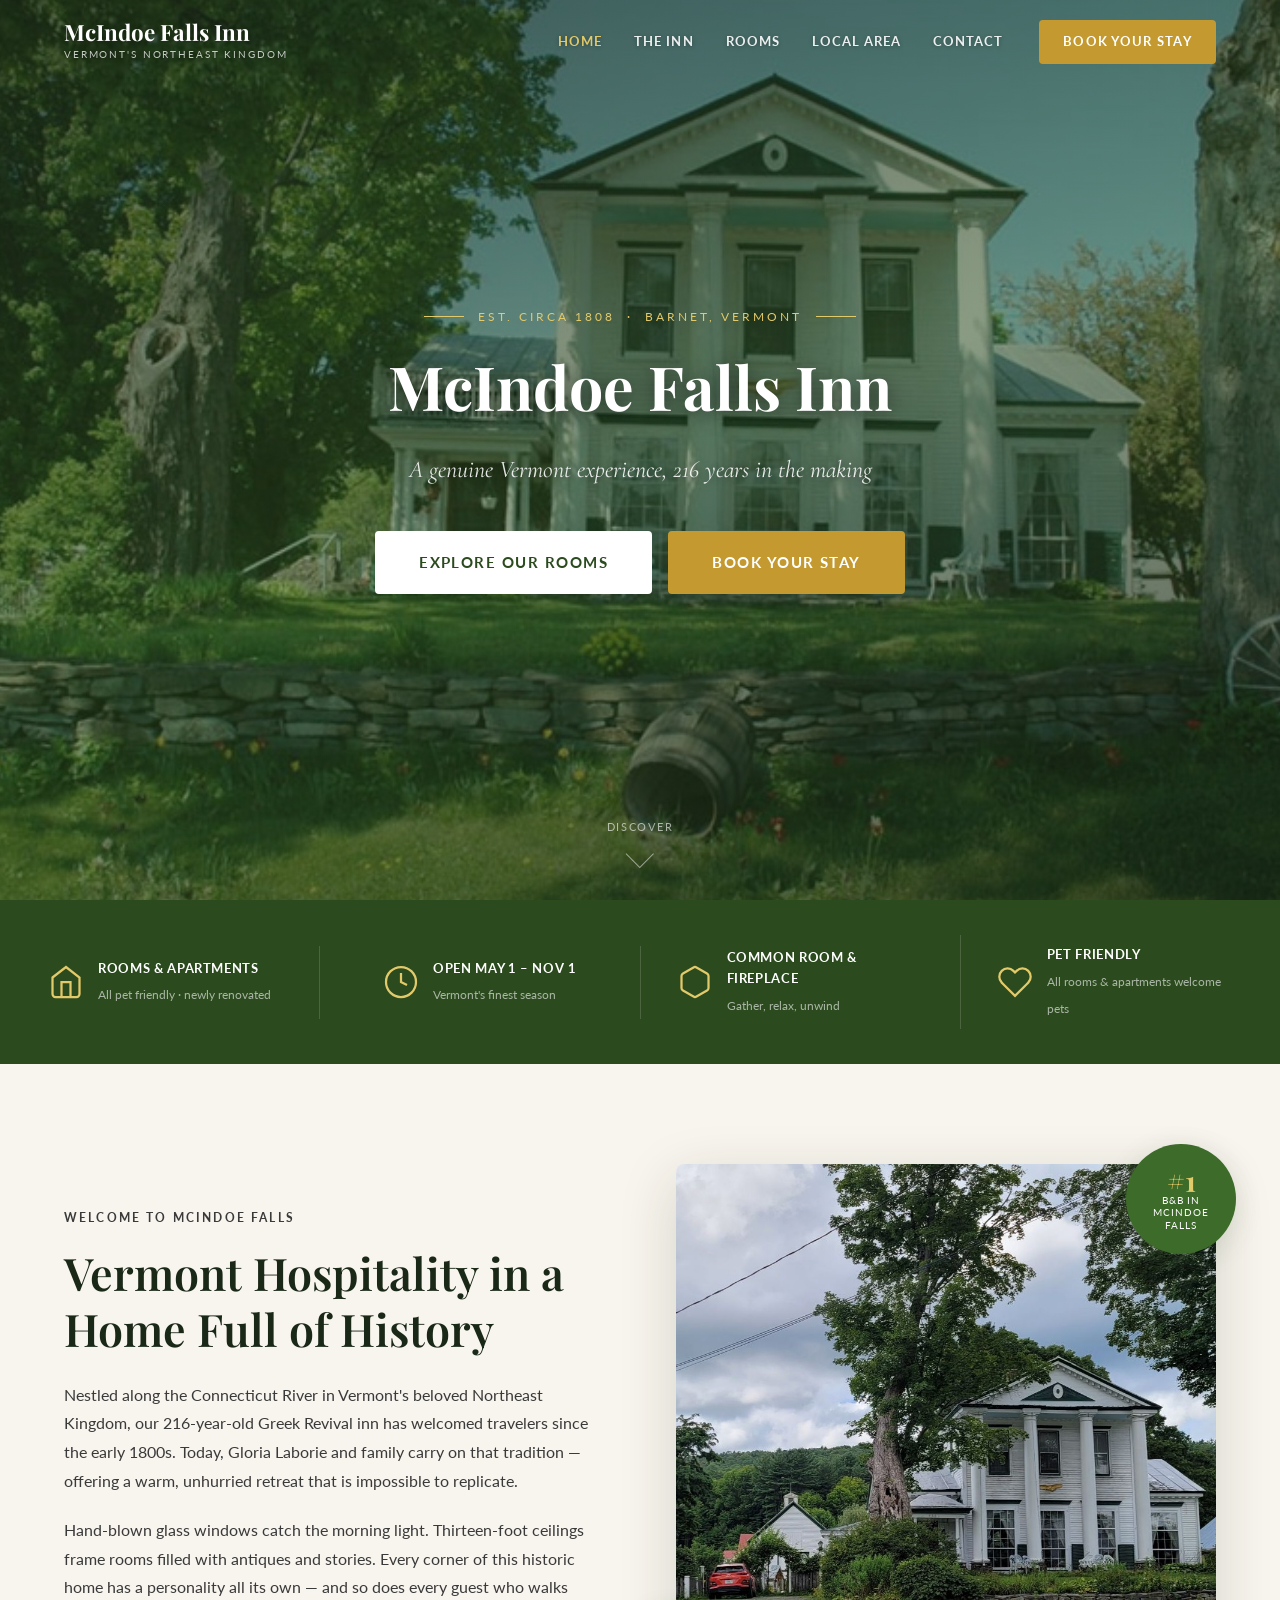
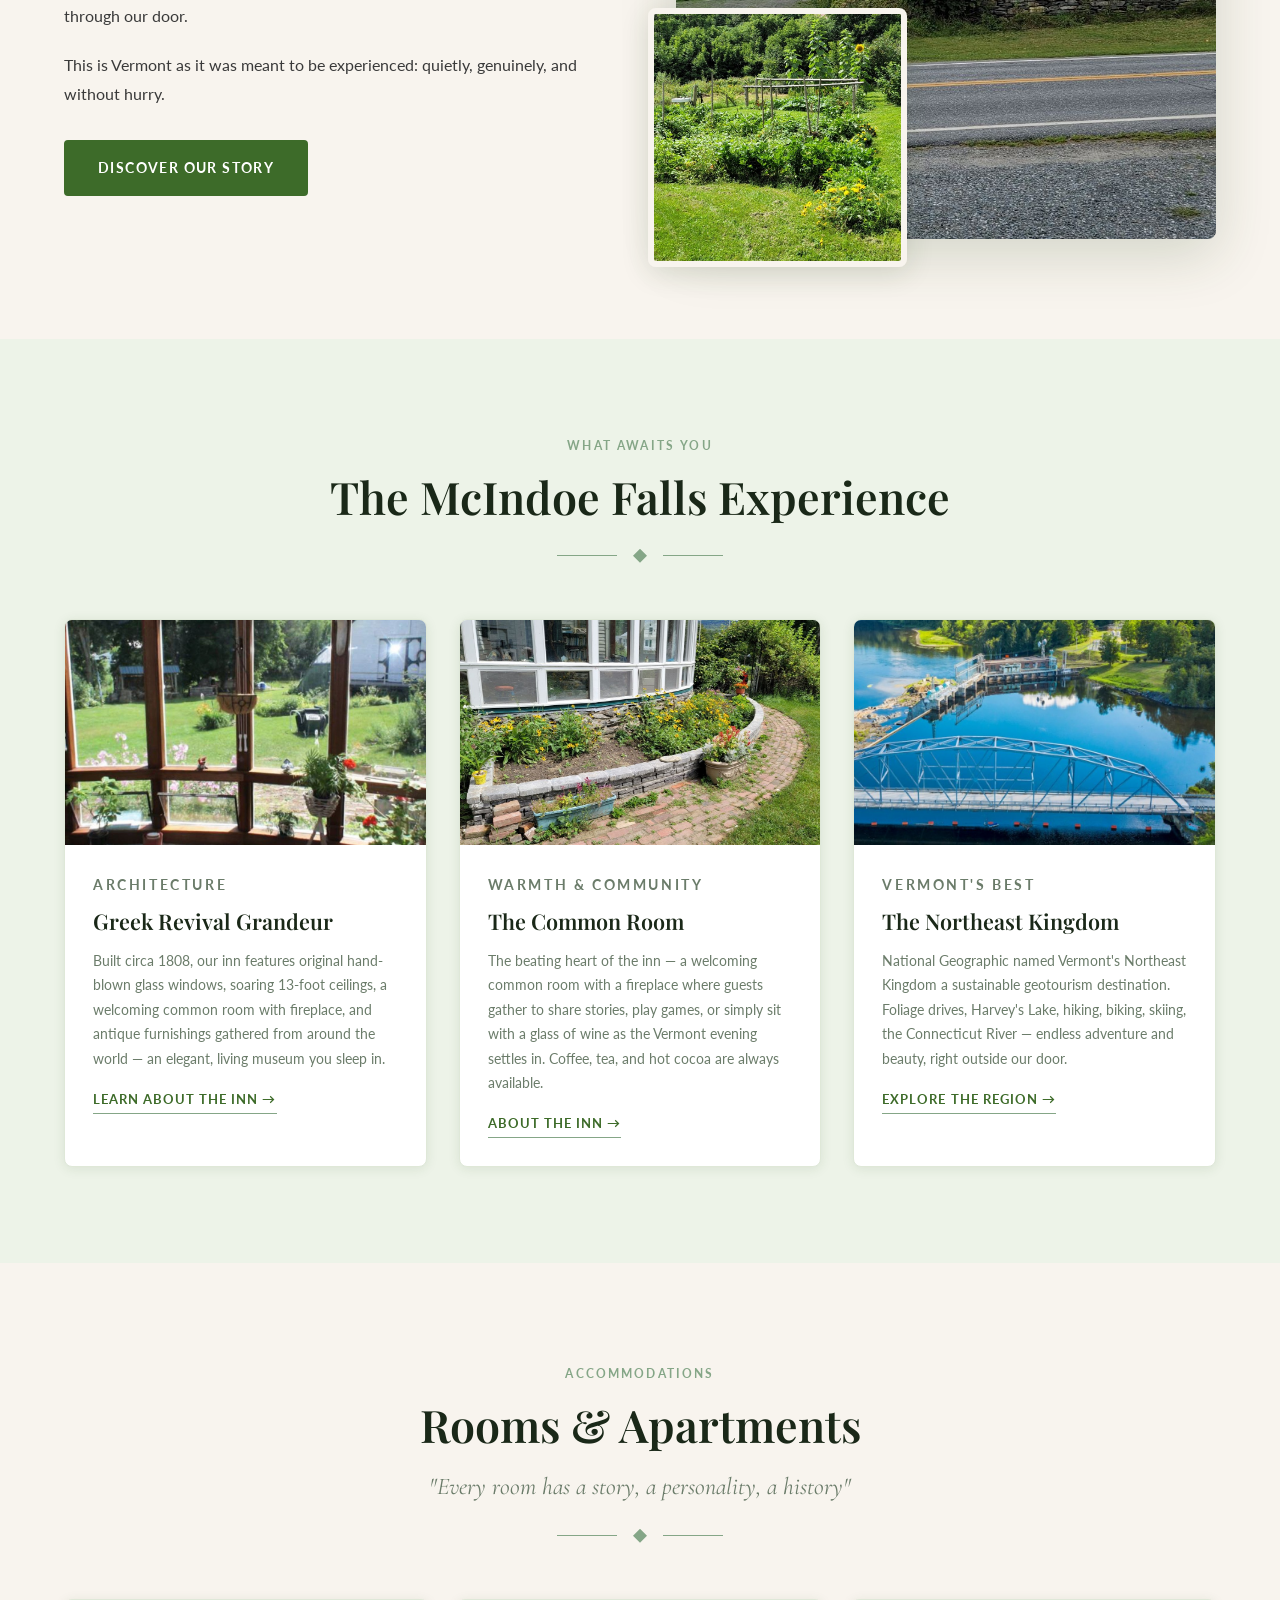
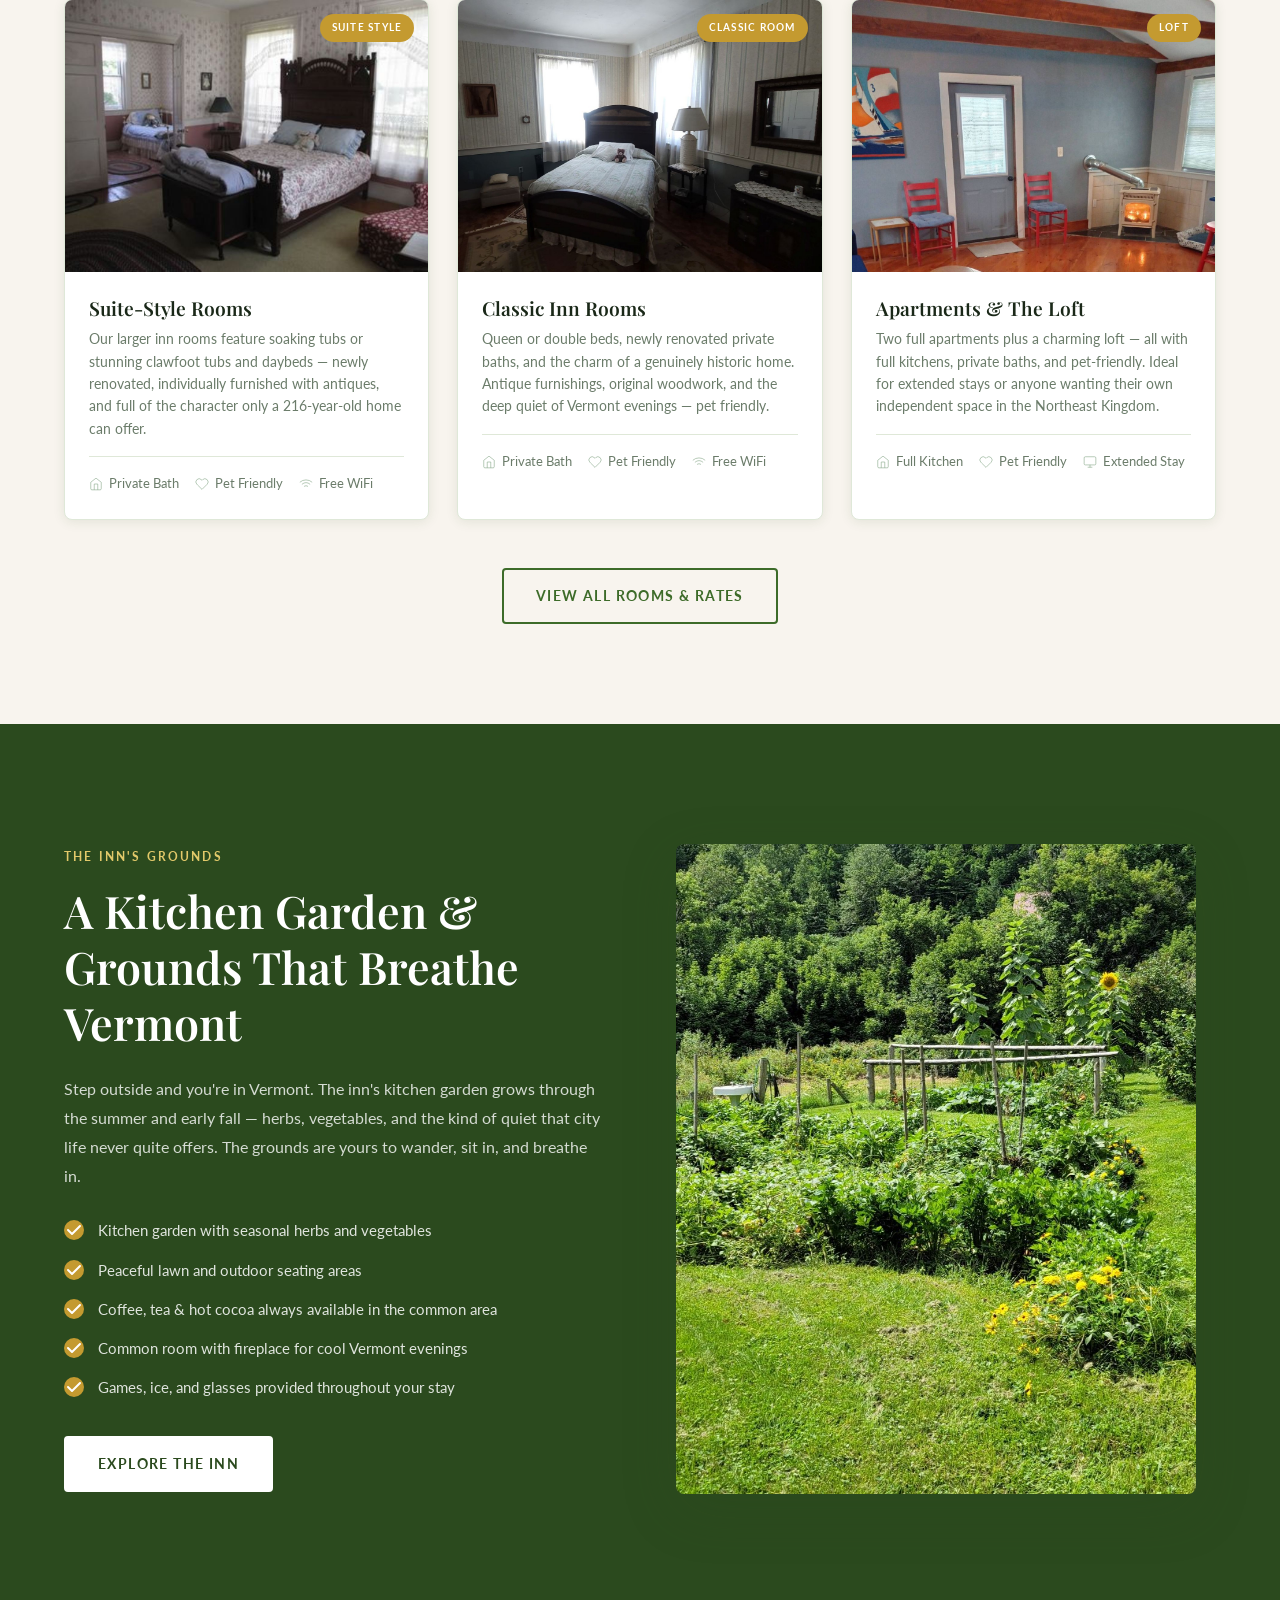
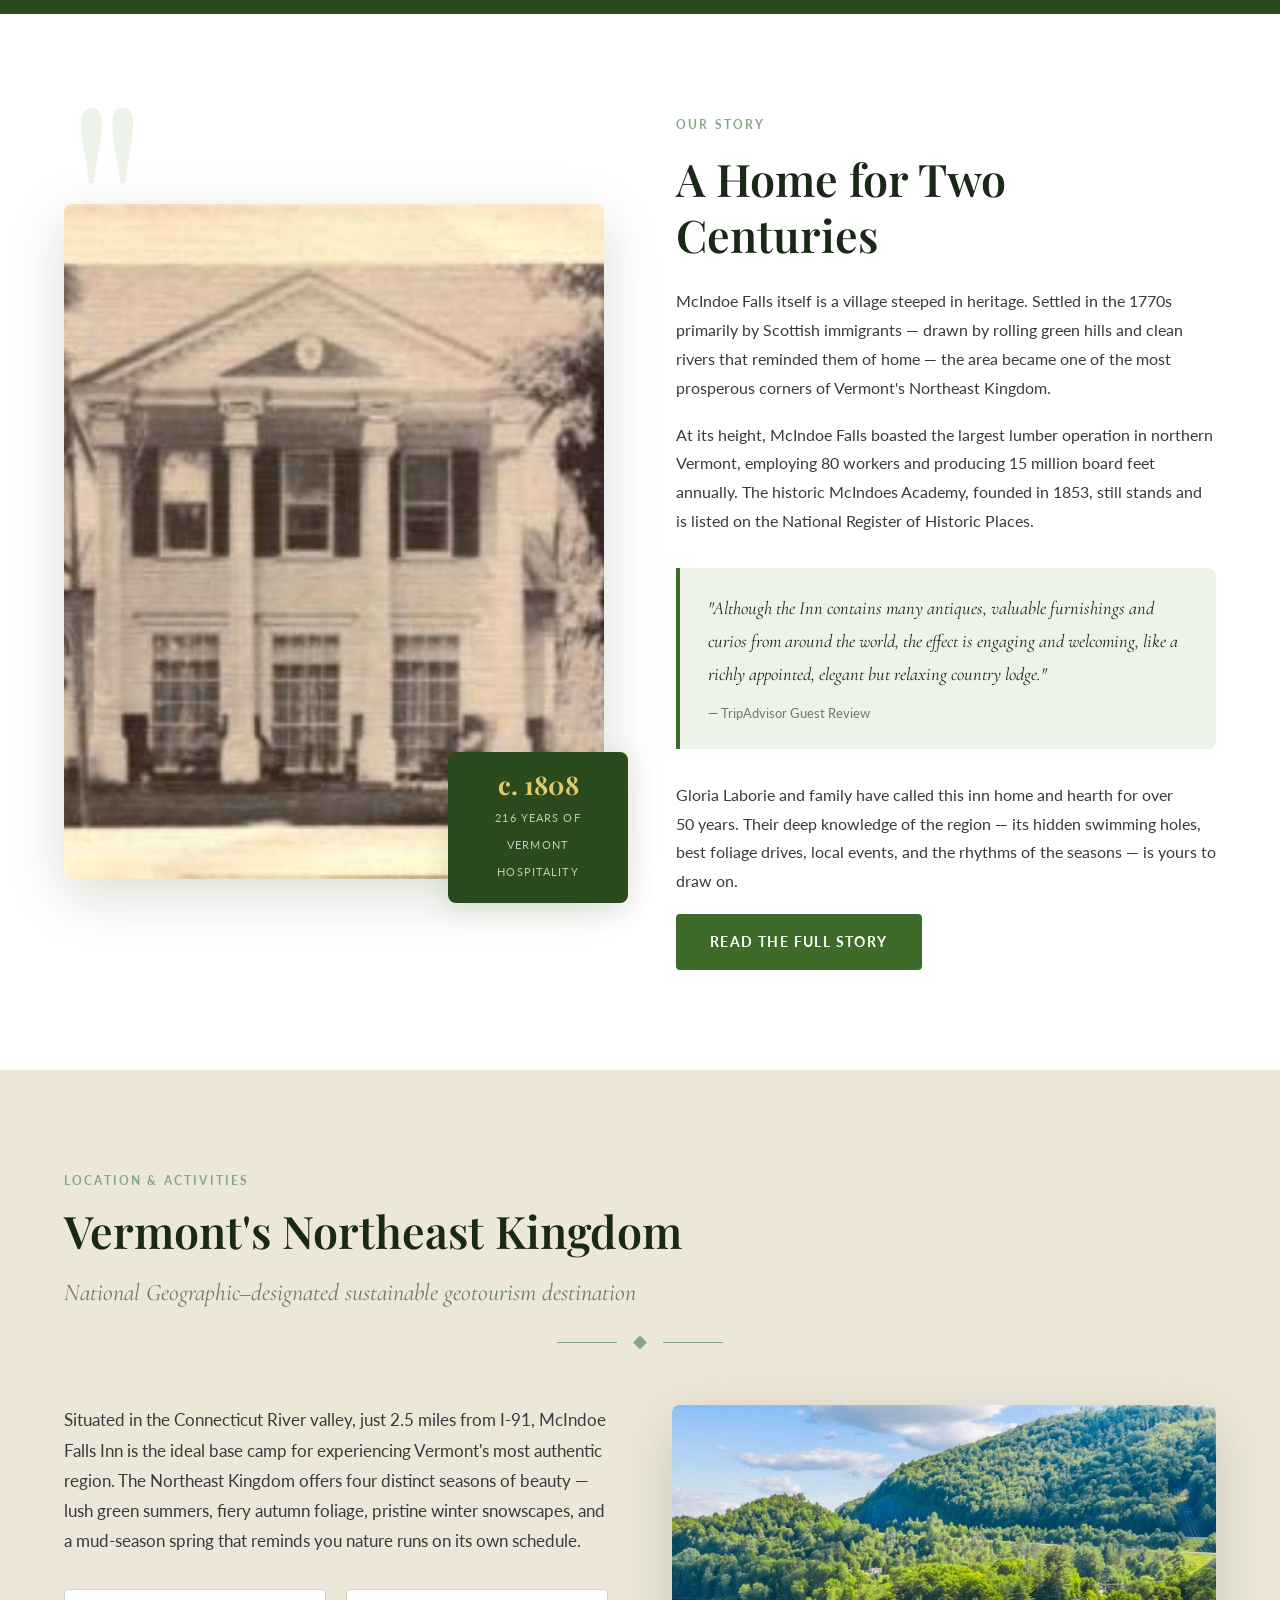
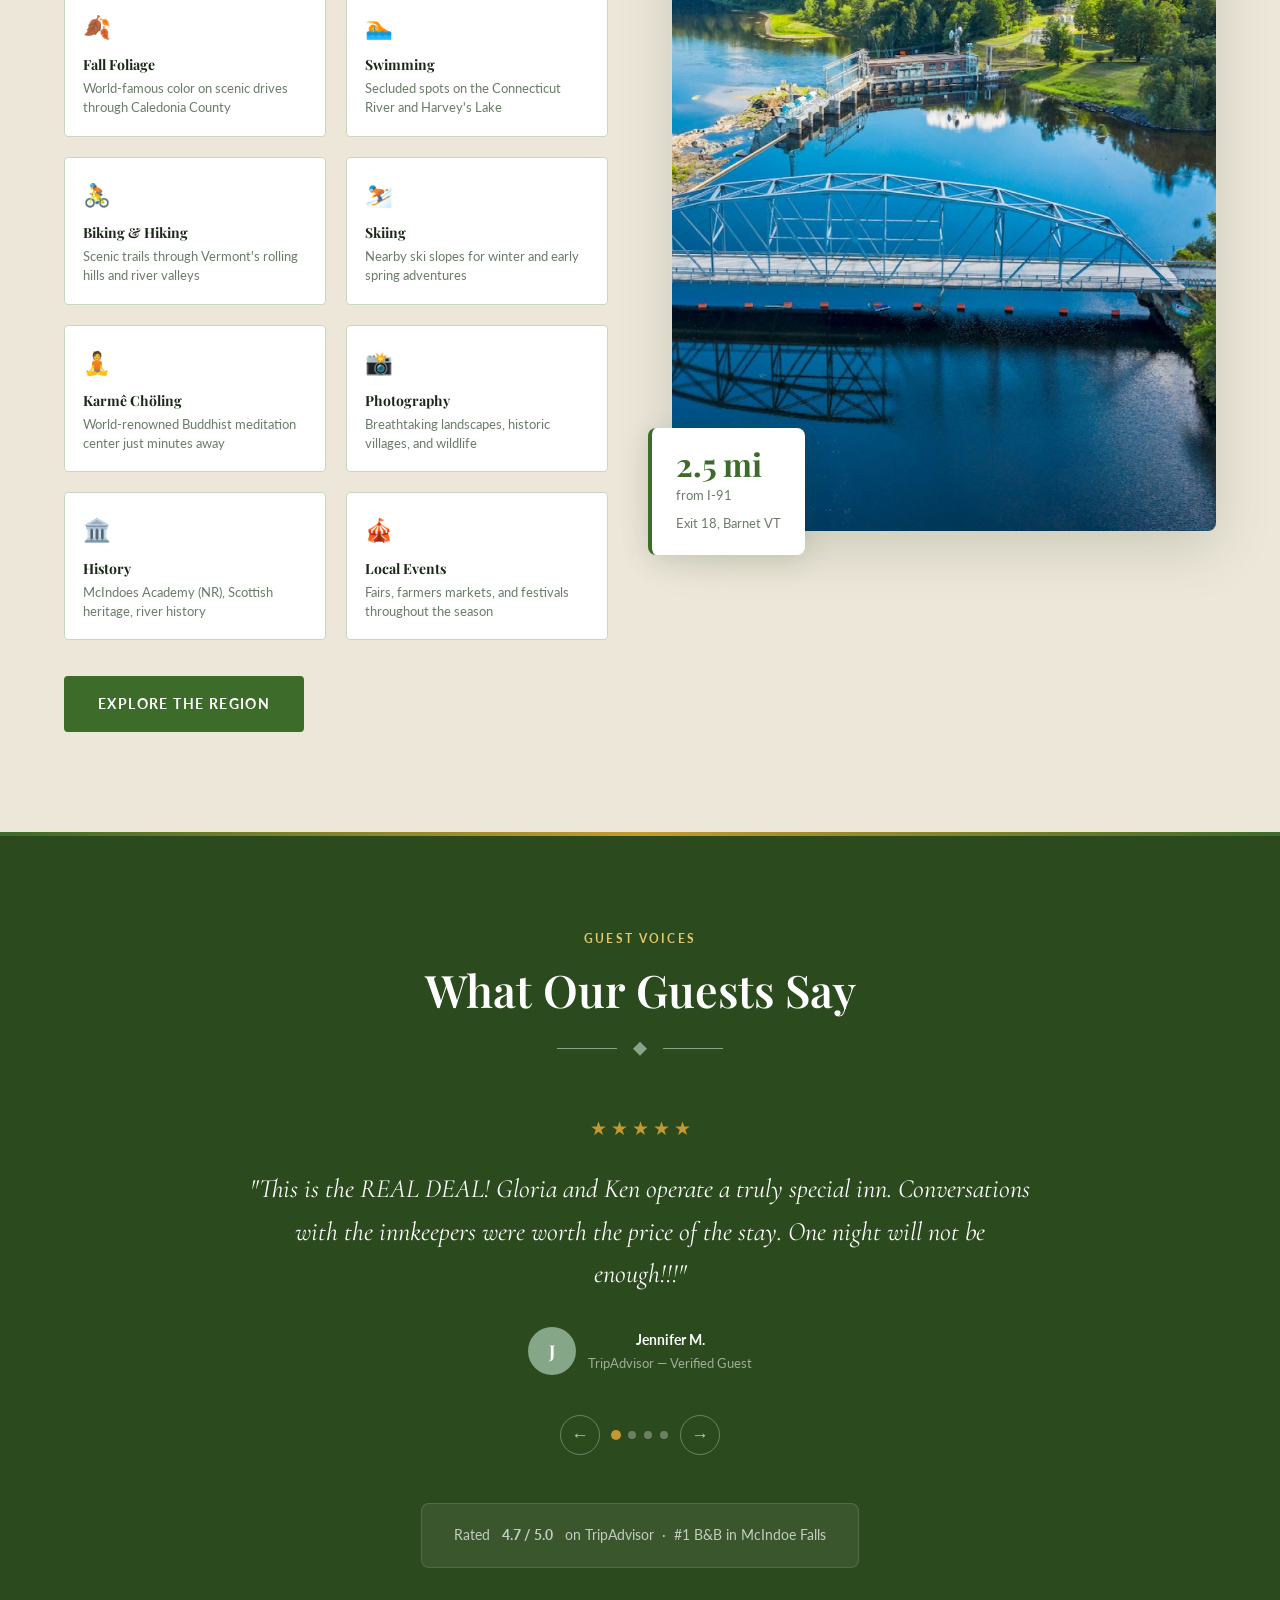
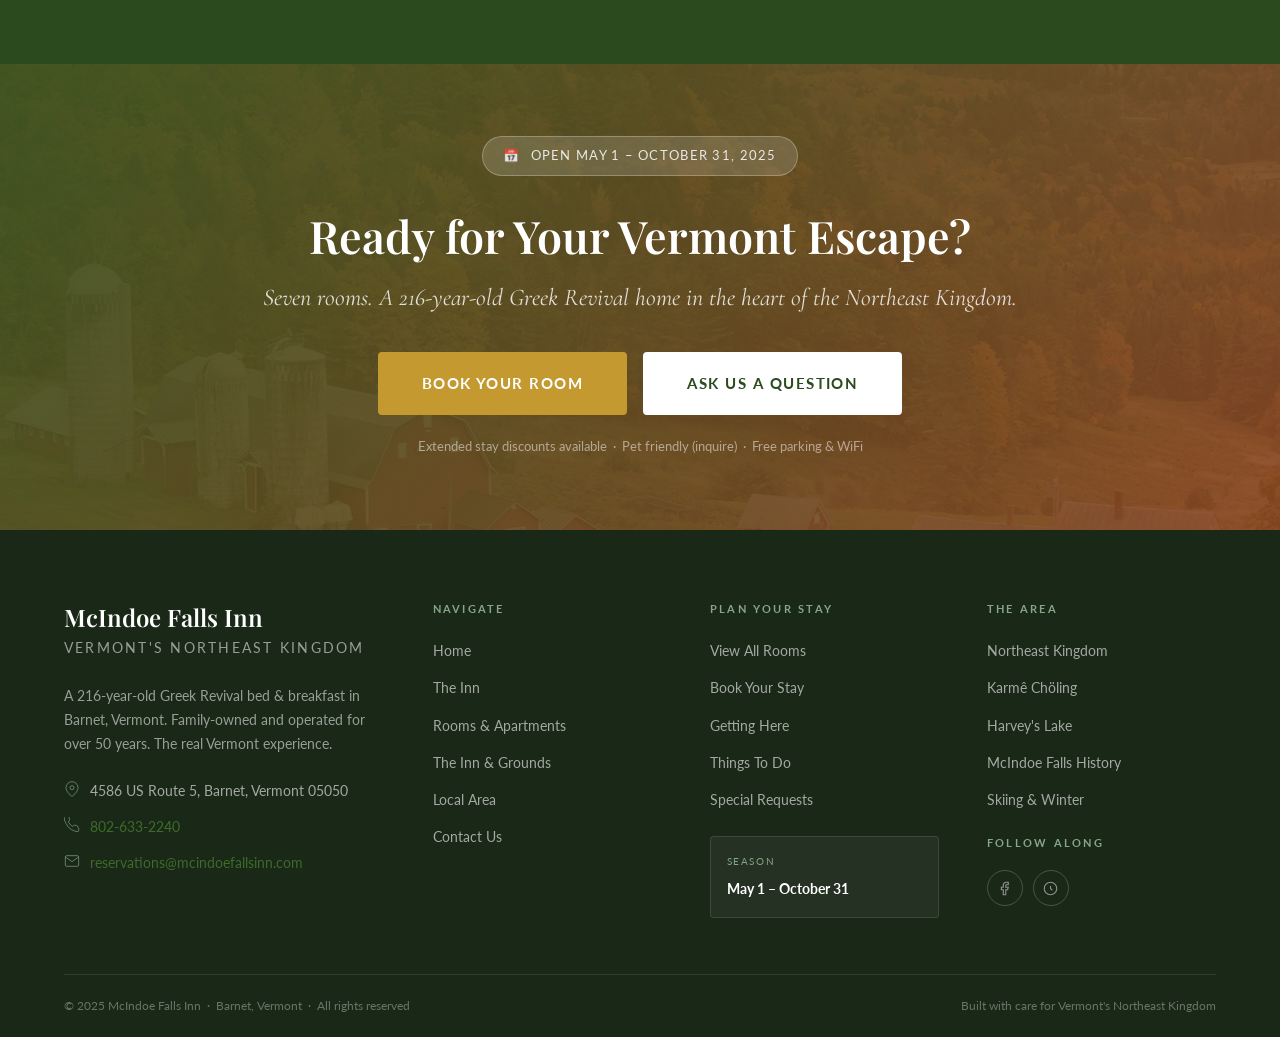
==== index.html @ a5d1d04e "Add files via upload" ====
<!DOCTYPE html>
<html lang="en">
<head>
  <meta charset="UTF-8">
  <meta name="viewport" content="width=device-width, initial-scale=1.0">
  <title>McIndoe Falls Inn | Vermont's Northeast Kingdom Bed &amp; Breakfast</title>
  <meta name="description" content="A 216-year-old Greek Revival inn nestled in Vermont's Northeast Kingdom. Seven uniquely styled rooms and genuine Vermont hospitality. Open May–November.">
  <meta name="keywords" content="Vermont inn, Northeast Kingdom, bed and breakfast, Barnet Vermont, McIndoe Falls, Vermont B&B, historic inn">
  <meta property="og:title" content="McIndoe Falls Inn | Vermont's Northeast Kingdom">
  <meta property="og:description" content="A genuine Vermont experience, 216 years in the making. Greek Revival inn with 7 rooms and unmatched Northeast Kingdom hospitality.">
  <meta property="og:type" content="website">
  <link rel="preconnect" href="https://fonts.googleapis.com">
  <link rel="preconnect" href="https://fonts.gstatic.com" crossorigin>
  <link href="https://fonts.googleapis.com/css2?family=Playfair+Display:ital,wght@0,400;0,600;0,700;1,400;1,600&family=Lato:wght@300;400;700&family=Cormorant+Garamond:ital,wght@0,400;1,400;1,500&display=swap" rel="stylesheet">
  <link rel="stylesheet" href="css/styles.css">
</head>
<body>

  <!-- ═══════════════════════════════════════════
       HEADER & NAVIGATION
  ════════════════════════════════════════════ -->
  <header class="site-header" role="banner">
    <div class="header-inner">
      <a href="index.html" class="nav-logo" aria-label="McIndoe Falls Inn — Home">
        <span class="nav-logo-text">McIndoe Falls Inn</span>
        <span class="nav-logo-sub">Vermont's Northeast Kingdom</span>
      </a>

      <button class="nav-toggle" aria-label="Open navigation" aria-expanded="false">
        <span></span><span></span><span></span>
      </button>

      <nav class="nav-menu" aria-label="Primary navigation">
        <a href="index.html"         class="nav-link">Home</a>
        <a href="our-inn.html"       class="nav-link">The Inn</a>
        <a href="accommodations.html" class="nav-link">Rooms</a>
        <a href="local-area.html"    class="nav-link">Local Area</a>
        <a href="contact.html"       class="nav-link">Contact</a>
        <!-- Replace href with your actual booking platform URL -->
        <a href="https://v2.reservationkey.com/87810/reserve/" target="_blank" rel="noopener" class="nav-link nav-book">Book Your Stay</a>
      </nav>
    </div>
  </header>

  <main>

    <!-- ═══════════════════════════════════════════
         HERO
    ════════════════════════════════════════════ -->
    <section class="hero" aria-label="Welcome to McIndoe Falls Inn">
      <div class="hero-bg" role="img" aria-label="McIndoe Falls Inn exterior surrounded by Vermont foliage"></div>
      <div class="hero-overlay"></div>
      <div class="hero-content">
        <p class="hero-eyebrow">Est. circa 1808 &nbsp;·&nbsp; Barnet, Vermont</p>
        <h1>McIndoe Falls Inn</h1>
        <p class="hero-tagline">A genuine Vermont experience, 216&nbsp;years in the making</p>
        <div class="hero-actions">
          <a href="accommodations.html" class="btn btn-white btn-lg">Explore Our Rooms</a>
          <!-- Replace with your booking platform URL -->
          <a href="https://v2.reservationkey.com/87810/reserve/" target="_blank" rel="noopener" class="btn btn-gold btn-lg">Book Your Stay</a>
        </div>
      </div>
      <a href="#welcome" class="hero-scroll" aria-label="Scroll down">
        <span>Discover</span>
        <span class="hero-scroll-arrow"></span>
      </a>
    </section>

    <!-- ═══════════════════════════════════════════
         FEATURE BADGES STRIP
    ════════════════════════════════════════════ -->
    <div class="features-strip" aria-label="Inn highlights">
      <div class="features-strip-inner">
        <div class="feature-badge">
          <div class="feature-badge-icon">
            <svg viewBox="0 0 24 24" aria-hidden="true"><path d="M3 9l9-7 9 7v11a2 2 0 01-2 2H5a2 2 0 01-2-2z"/><polyline points="9 22 9 12 15 12 15 22"/></svg>
          </div>
          <div class="feature-badge-text">
            <strong>Rooms &amp; Apartments</strong>
            <span>All pet friendly · newly renovated</span>
          </div>
        </div>
        <div class="feature-badge">
          <div class="feature-badge-icon">
            <svg viewBox="0 0 24 24" aria-hidden="true"><circle cx="12" cy="12" r="10"/><polyline points="12 6 12 12 16 14"/></svg>
          </div>
          <div class="feature-badge-text">
            <strong>Open May 1 – Nov 1</strong>
            <span>Vermont's finest season</span>
          </div>
        </div>
        <div class="feature-badge">
          <div class="feature-badge-icon">
            <svg viewBox="0 0 24 24" aria-hidden="true"><path d="M21 16V8a2 2 0 00-1-1.73l-7-4a2 2 0 00-2 0l-7 4A2 2 0 003 8v8a2 2 0 001 1.73l7 4a2 2 0 002 0l7-4A2 2 0 0021 16z"/></svg>
          </div>
          <div class="feature-badge-text">
            <strong>Common Room &amp; Fireplace</strong>
            <span>Gather, relax, unwind</span>
          </div>
        </div>
        <div class="feature-badge">
          <div class="feature-badge-icon">
            <svg viewBox="0 0 24 24" aria-hidden="true"><path d="M20.84 4.61a5.5 5.5 0 00-7.78 0L12 5.67l-1.06-1.06a5.5 5.5 0 00-7.78 7.78l1.06 1.06L12 21.23l7.78-7.78 1.06-1.06a5.5 5.5 0 000-7.78z"/></svg>
          </div>
          <div class="feature-badge-text">
            <strong>Pet Friendly</strong>
            <span>All rooms &amp; apartments welcome pets</span>
          </div>
        </div>
      </div>
    </div>

    <!-- ═══════════════════════════════════════════
         WELCOME / INTRO
    ════════════════════════════════════════════ -->
    <section id="welcome" class="welcome" aria-labelledby="welcome-heading">
      <div class="container">
        <div class="welcome-grid">
          <div class="welcome-text">
            <p class="eyebrow fade-up">Welcome to McIndoe Falls</p>
            <h2 id="welcome-heading" class="fade-up fade-up-delay-1">Vermont Hospitality in a Home Full of History</h2>
            <p class="fade-up fade-up-delay-2">
              Nestled along the Connecticut River in Vermont's beloved Northeast Kingdom, our
              216-year-old Greek Revival inn has welcomed travelers since the early 1800s. Today,
              Gloria Laborie and family carry on that tradition — offering a warm, unhurried
              retreat that is impossible to replicate.
            </p>
            <p class="fade-up fade-up-delay-2">
              Hand-blown glass windows catch the morning light. Thirteen-foot ceilings frame
              rooms filled with antiques and stories. Every corner of this historic home has a
              personality all its own — and so does every guest who walks through our door.
            </p>
            <p class="fade-up fade-up-delay-2">
              This is Vermont as it was meant to be experienced: quietly, genuinely, and
              without hurry.
            </p>
            <div class="fade-up fade-up-delay-3">
              <a href="our-inn.html" class="btn btn-primary">Discover Our Story</a>
            </div>
          </div>

          <div class="welcome-image-wrap fade-up fade-up-delay-2" aria-hidden="true">
            <img src="images/inn-exterior.jpg" alt="McIndoe Falls Inn exterior" class="welcome-image-main">
            <img src="images/garden.jpg" alt="Gloria's garden" class="welcome-image-accent">
            <div class="welcome-badge">
              <strong>#1</strong>
              <span>B&amp;B in McIndoe Falls</span>
            </div>
          </div>
        </div>
      </div>
    </section>

    <!-- ═══════════════════════════════════════════
         EXPERIENCE HIGHLIGHTS
    ════════════════════════════════════════════ -->
    <section class="highlights" aria-labelledby="highlights-heading">
      <div class="container">
        <div class="section-header">
          <p class="eyebrow fade-up">What Awaits You</p>
          <h2 id="highlights-heading" class="fade-up fade-up-delay-1">The McIndoe Falls Experience</h2>
          <div class="divider fade-up fade-up-delay-1"><div class="divider-leaf"></div></div>
        </div>
        <div class="grid-3">
          <article class="highlight-card fade-up">
            <img src="images/common-room.jpg" alt="Common room with fireplace" class="highlight-card-img">
            <div class="highlight-card-body">
              <p class="eyebrow">Architecture</p>
              <h3>Greek Revival Grandeur</h3>
              <p>Built circa 1808, our inn features original hand-blown glass windows, soaring
              13-foot ceilings, a welcoming common room with fireplace, and antique furnishings
              gathered from around the world — an elegant, living museum you sleep in.</p>
              <a href="our-inn.html">Learn About the Inn &rarr;</a>
            </div>
          </article>

          <article class="highlight-card fade-up fade-up-delay-1">
            <img src="images/common-room-fire.jpg" alt="Common room fireplace" class="highlight-card-img">
            <div class="highlight-card-body">
              <p class="eyebrow">Warmth &amp; Community</p>
              <h3>The Common Room</h3>
              <p>The beating heart of the inn — a welcoming common room with a fireplace where
              guests gather to share stories, play games, or simply sit with a glass of wine
              as the Vermont evening settles in. Coffee, tea, and hot cocoa are always available.</p>
              <a href="our-inn.html">About the Inn &rarr;</a>
            </div>
          </article>

          <article class="highlight-card fade-up fade-up-delay-2">
            <img src="images/northeast-kingdom.jpg" alt="Vermont Northeast Kingdom landscape" class="highlight-card-img">
            <div class="highlight-card-body">
              <p class="eyebrow">Vermont's Best</p>
              <h3>The Northeast Kingdom</h3>
              <p>National Geographic named Vermont's Northeast Kingdom a sustainable geotourism
              destination. Foliage drives, Harvey's Lake, hiking, biking, skiing, the Connecticut
              River — endless adventure and beauty, right outside our door.</p>
              <a href="local-area.html">Explore the Region &rarr;</a>
            </div>
          </article>
        </div>
      </div>
    </section>

    <!-- ═══════════════════════════════════════════
         ROOMS PREVIEW
    ════════════════════════════════════════════ -->
    <section class="rooms-preview" aria-labelledby="rooms-heading">
      <div class="container">
        <div class="section-header">
          <p class="eyebrow fade-up">Accommodations</p>
          <h2 id="rooms-heading" class="fade-up fade-up-delay-1">Rooms &amp; Apartments</h2>
          <p class="tagline fade-up fade-up-delay-2">"Every room has a story, a personality, a history"</p>
          <div class="divider fade-up fade-up-delay-2"><div class="divider-leaf"></div></div>
        </div>
        <div class="rooms-grid">

          <article class="room-card fade-up">
            <div class="room-card-img-wrap">
              <img src="images/room-suite.jpg" alt="Suite-style room with soaking tub" class="room-card-img">
              <span class="room-card-tag">Suite Style</span>
            </div>
            <div class="room-card-body">
              <h3>Suite-Style Rooms</h3>
              <p>Our larger inn rooms feature soaking tubs or stunning clawfoot tubs and daybeds —
              newly renovated, individually furnished with antiques, and full of the character
              only a 216-year-old home can offer.</p>
              <ul class="room-card-meta">
                <li class="room-meta-item">
                  <svg viewBox="0 0 24 24"><path d="M3 9l9-7 9 7v11a2 2 0 01-2 2H5a2 2 0 01-2-2z"/><polyline points="9 22 9 12 15 12 15 22"/></svg>
                  Private Bath
                </li>
                <li class="room-meta-item">
                  <svg viewBox="0 0 24 24"><path d="M20.84 4.61a5.5 5.5 0 00-7.78 0L12 5.67l-1.06-1.06a5.5 5.5 0 00-7.78 7.78l1.06 1.06L12 21.23l7.78-7.78 1.06-1.06a5.5 5.5 0 000-7.78z"/></svg>
                  Pet Friendly
                </li>
                <li class="room-meta-item">
                  <svg viewBox="0 0 24 24"><path d="M5 12.55a11 11 0 0114.08 0"/><path d="M1.42 9a16 16 0 0121.16 0"/><path d="M8.53 16.11a6 6 0 016.95 0"/><line x1="12" y1="20" x2="12.01" y2="20"/></svg>
                  Free WiFi
                </li>
              </ul>
            </div>
          </article>

          <article class="room-card fade-up fade-up-delay-1">
            <div class="room-card-img-wrap">
              <img src="images/room-classic.jpg" alt="Classic inn room with queen bed" class="room-card-img">
              <span class="room-card-tag">Classic Room</span>
            </div>
            <div class="room-card-body">
              <h3>Classic Inn Rooms</h3>
              <p>Queen or double beds, newly renovated private baths, and the charm of a
              genuinely historic home. Antique furnishings, original woodwork, and the
              deep quiet of Vermont evenings — pet friendly.</p>
              <ul class="room-card-meta">
                <li class="room-meta-item">
                  <svg viewBox="0 0 24 24"><path d="M3 9l9-7 9 7v11a2 2 0 01-2 2H5a2 2 0 01-2-2z"/><polyline points="9 22 9 12 15 12 15 22"/></svg>
                  Private Bath
                </li>
                <li class="room-meta-item">
                  <svg viewBox="0 0 24 24"><path d="M20.84 4.61a5.5 5.5 0 00-7.78 0L12 5.67l-1.06-1.06a5.5 5.5 0 00-7.78 7.78l1.06 1.06L12 21.23l7.78-7.78 1.06-1.06a5.5 5.5 0 000-7.78z"/></svg>
                  Pet Friendly
                </li>
                <li class="room-meta-item">
                  <svg viewBox="0 0 24 24"><path d="M5 12.55a11 11 0 0114.08 0"/><path d="M1.42 9a16 16 0 0121.16 0"/><path d="M8.53 16.11a6 6 0 016.95 0"/><line x1="12" y1="20" x2="12.01" y2="20"/></svg>
                  Free WiFi
                </li>
              </ul>
            </div>
          </article>

          <article class="room-card fade-up fade-up-delay-2">
            <div class="room-card-img-wrap">
              <img src="images/loft.jpg" alt="Loft apartment" class="room-card-img">
              <span class="room-card-tag">Loft</span>
            </div>
            <div class="room-card-body">
              <h3>Apartments &amp; The Loft</h3>
              <p>Two full apartments plus a charming loft — all with full kitchens, private
              baths, and pet-friendly. Ideal for extended stays or anyone wanting their own
              independent space in the Northeast Kingdom.</p>
              <ul class="room-card-meta">
                <li class="room-meta-item">
                  <svg viewBox="0 0 24 24"><path d="M3 9l9-7 9 7v11a2 2 0 01-2 2H5a2 2 0 01-2-2z"/><polyline points="9 22 9 12 15 12 15 22"/></svg>
                  Full Kitchen
                </li>
                <li class="room-meta-item">
                  <svg viewBox="0 0 24 24"><path d="M20.84 4.61a5.5 5.5 0 00-7.78 0L12 5.67l-1.06-1.06a5.5 5.5 0 00-7.78 7.78l1.06 1.06L12 21.23l7.78-7.78 1.06-1.06a5.5 5.5 0 000-7.78z"/></svg>
                  Pet Friendly
                </li>
                <li class="room-meta-item">
                  <svg viewBox="0 0 24 24"><rect x="2" y="3" width="20" height="14" rx="2" ry="2"/><line x1="8" y1="21" x2="16" y2="21"/><line x1="12" y1="17" x2="12" y2="21"/></svg>
                  Extended Stay
                </li>
              </ul>
            </div>
          </article>

        </div>
        <div class="rooms-preview-cta fade-up">
          <a href="accommodations.html" class="btn btn-outline">View All Rooms &amp; Rates</a>
        </div>
      </div>
    </section>

    <!-- ═══════════════════════════════════════════
         GARDEN & GROUNDS
    ════════════════════════════════════════════ -->
    <section class="dining" id="garden" aria-labelledby="garden-heading">
      <div class="dining-bg" role="img" aria-label="The inn's garden and grounds" aria-hidden="true"></div>
      <div class="container">
        <div class="dining-content">
          <div class="dining-text">
            <p class="eyebrow fade-up">The Inn's Grounds</p>
            <h2 id="garden-heading" class="fade-up fade-up-delay-1">A Kitchen Garden &amp; Grounds That Breathe Vermont</h2>
            <p class="fade-up fade-up-delay-2">
              Step outside and you're in Vermont. The inn's kitchen garden grows through the
              summer and early fall — herbs, vegetables, and the kind of quiet that city life
              never quite offers. The grounds are yours to wander, sit in, and breathe in.
            </p>
            <ul class="dining-list fade-up fade-up-delay-2">
              <li>Kitchen garden with seasonal herbs and vegetables</li>
              <li>Peaceful lawn and outdoor seating areas</li>
              <li>Coffee, tea &amp; hot cocoa always available in the common area</li>
              <li>Common room with fireplace for cool Vermont evenings</li>
              <li>Games, ice, and glasses provided throughout your stay</li>
            </ul>
            <a href="our-inn.html" class="btn btn-white fade-up fade-up-delay-3">Explore the Inn</a>
          </div>

          <div class="dining-image-stack fade-up fade-up-delay-2" aria-hidden="true">
            <img src="images/garden.jpg" alt="The inn's kitchen garden" class="dining-img-main">
          </div>
        </div>
      </div>
    </section>

    <!-- ═══════════════════════════════════════════
         THE INN'S HISTORY
    ════════════════════════════════════════════ -->
    <section class="history" aria-labelledby="history-heading">
      <div class="container">
        <div class="history-inner">
          <div class="history-image-col fade-up">
            <img src="images/inn-historic.jpg" alt="McIndoe Falls Inn historic exterior" class="history-img-main">
            <div class="history-plaque fade-up fade-up-delay-1">
              <strong>c. 1808</strong>
              <span>216 Years of Vermont Hospitality</span>
            </div>
          </div>

          <div class="history-text">
            <p class="eyebrow fade-up">Our Story</p>
            <h2 id="history-heading" class="fade-up fade-up-delay-1">A Home for Two Centuries</h2>
            <p class="fade-up fade-up-delay-2">
              McIndoe Falls itself is a village steeped in heritage. Settled in the 1770s
              primarily by Scottish immigrants — drawn by rolling green hills and clean rivers
              that reminded them of home — the area became one of the most prosperous corners
              of Vermont's Northeast Kingdom.
            </p>
            <p class="fade-up fade-up-delay-2">
              At its height, McIndoe Falls boasted the largest lumber operation in northern
              Vermont, employing 80 workers and producing 15 million board feet annually.
              The historic McIndoes Academy, founded in 1853, still stands and is listed on
              the National Register of Historic Places.
            </p>
            <blockquote class="fade-up fade-up-delay-2">
              <p>"Although the Inn contains many antiques, valuable furnishings and curios
              from around the world, the effect is engaging and welcoming, like a richly
              appointed, elegant but relaxing country lodge."</p>
              <cite>— TripAdvisor Guest Review</cite>
            </blockquote>
            <p class="fade-up fade-up-delay-2">
              Gloria Laborie and family have called this inn home and hearth for over
              50&nbsp;years. Their deep knowledge of the region — its hidden swimming holes,
              best foliage drives, local events, and the rhythms of the seasons — is yours
              to draw on.
            </p>
            <a href="our-inn.html" class="btn btn-primary fade-up fade-up-delay-3">Read the Full Story</a>
          </div>
        </div>
      </div>
    </section>

    <!-- ═══════════════════════════════════════════
         NORTHEAST KINGDOM
    ════════════════════════════════════════════ -->
    <section class="kingdom" aria-labelledby="kingdom-heading">
      <div class="container">
        <div class="kingdom-header fade-up">
          <p class="eyebrow">Location &amp; Activities</p>
          <h2 id="kingdom-heading">Vermont's Northeast Kingdom</h2>
          <p class="tagline">National Geographic–designated sustainable geotourism destination</p>
          <div class="divider"><div class="divider-leaf"></div></div>
        </div>
        <div class="kingdom-grid">
          <div>
            <p class="kingdom-intro fade-up">
              Situated in the Connecticut River valley, just 2.5&nbsp;miles from I-91, McIndoe
              Falls Inn is the ideal base camp for experiencing Vermont's most authentic region.
              The Northeast Kingdom offers four distinct seasons of beauty — lush green summers,
              fiery autumn foliage, pristine winter snowscapes, and a mud-season spring that
              reminds you nature runs on its own schedule.
            </p>
            <div class="kingdom-activities">
              <div class="activity-item fade-up">
                <div class="activity-icon">🍂</div>
                <h4>Fall Foliage</h4>
                <p>World-famous color on scenic drives through Caledonia County</p>
              </div>
              <div class="activity-item fade-up fade-up-delay-1">
                <div class="activity-icon">🏊</div>
                <h4>Swimming</h4>
                <p>Secluded spots on the Connecticut River and Harvey's Lake</p>
              </div>
              <div class="activity-item fade-up fade-up-delay-1">
                <div class="activity-icon">🚴</div>
                <h4>Biking &amp; Hiking</h4>
                <p>Scenic trails through Vermont's rolling hills and river valleys</p>
              </div>
              <div class="activity-item fade-up fade-up-delay-2">
                <div class="activity-icon">⛷️</div>
                <h4>Skiing</h4>
                <p>Nearby ski slopes for winter and early spring adventures</p>
              </div>
              <div class="activity-item fade-up fade-up-delay-2">
                <div class="activity-icon">🧘</div>
                <h4>Karmê Chöling</h4>
                <p>World-renowned Buddhist meditation center just minutes away</p>
              </div>
              <div class="activity-item fade-up fade-up-delay-3">
                <div class="activity-icon">📸</div>
                <h4>Photography</h4>
                <p>Breathtaking landscapes, historic villages, and wildlife</p>
              </div>
              <div class="activity-item fade-up fade-up-delay-3">
                <div class="activity-icon">🏛️</div>
                <h4>History</h4>
                <p>McIndoes Academy (NR), Scottish heritage, river history</p>
              </div>
              <div class="activity-item fade-up">
                <div class="activity-icon">🎪</div>
                <h4>Local Events</h4>
                <p>Fairs, farmers markets, and festivals throughout the season</p>
              </div>
            </div>
            <a href="local-area.html" class="btn btn-primary fade-up">Explore the Region</a>
          </div>

          <div class="kingdom-image-col fade-up fade-up-delay-2">
            <img src="images/northeast-kingdom.jpg" alt="Vermont Northeast Kingdom autumn landscape" class="kingdom-img-main">
            <div class="kingdom-stat-card">
              <strong>2.5 mi</strong>
              <span>from I-91<br>Exit 18, Barnet VT</span>
            </div>
          </div>
        </div>
      </div>
    </section>

    <!-- ═══════════════════════════════════════════
         TESTIMONIALS
    ════════════════════════════════════════════ -->
    <section class="testimonials" aria-labelledby="testimonials-heading">
      <div class="container">
        <div class="section-header">
          <p class="eyebrow">Guest Voices</p>
          <h2 id="testimonials-heading">What Our Guests Say</h2>
          <div class="divider" style="--green-sage:#85A687;"><div class="divider-leaf" style="background:#85A687;"></div></div>
        </div>

        <div class="testimonials-slider" aria-live="polite">
          <div class="testimonials-track">

            <div class="testimonial-slide">
              <div class="testimonial-card">
                <div class="testimonial-stars" aria-label="5 out of 5 stars">
                  <span class="star">★</span><span class="star">★</span><span class="star">★</span><span class="star">★</span><span class="star">★</span>
                </div>
                <p class="testimonial-quote">
                  "This is the REAL DEAL! Gloria and Ken operate a truly special inn. Conversations
                  with the innkeepers were worth the price of the stay. One night will not be enough!!!"
                </p>
                <div class="testimonial-author">
                  <div class="testimonial-avatar" aria-hidden="true">J</div>
                  <div>
                    <div class="testimonial-name">Jennifer M.</div>
                    <div class="testimonial-meta">TripAdvisor — Verified Guest</div>
                  </div>
                </div>
              </div>
            </div>

            <div class="testimonial-slide">
              <div class="testimonial-card">
                <div class="testimonial-stars" aria-label="5 out of 5 stars">
                  <span class="star">★</span><span class="star">★</span><span class="star">★</span><span class="star">★</span><span class="star">★</span>
                </div>
                <p class="testimonial-quote">
                  "The bed was amazing! Usually at old inns you expect to have at least a slightly
                  saggy bed, but this was perfect. The breakfast was fresh, local, and absolutely
                  delicious — Gloria's kitchen is something special."
                </p>
                <div class="testimonial-author">
                  <div class="testimonial-avatar" aria-hidden="true">R</div>
                  <div>
                    <div class="testimonial-name">Robert A.</div>
                    <div class="testimonial-meta">TripAdvisor — Verified Guest</div>
                  </div>
                </div>
              </div>
            </div>

            <div class="testimonial-slide">
              <div class="testimonial-card">
                <div class="testimonial-stars" aria-label="5 out of 5 stars">
                  <span class="star">★</span><span class="star">★</span><span class="star">★</span><span class="star">★</span><span class="star">★</span>
                </div>
                <p class="testimonial-quote">
                  "Like a richly appointed, elegant but relaxing country lodge. The antiques and
                  curios from around the world create an atmosphere that is engaging and welcoming.
                  Quintessential Vermont — I can't wait to return."
                </p>
                <div class="testimonial-author">
                  <div class="testimonial-avatar" aria-hidden="true">S</div>
                  <div>
                    <div class="testimonial-name">Sarah T.</div>
                    <div class="testimonial-meta">TripAdvisor — Verified Guest</div>
                  </div>
                </div>
              </div>
            </div>

            <div class="testimonial-slide">
              <div class="testimonial-card">
                <div class="testimonial-stars" aria-label="5 out of 5 stars">
                  <span class="star">★</span><span class="star">★</span><span class="star">★</span><span class="star">★</span><span class="star">★</span>
                </div>
                <p class="testimonial-quote">
                  "We were treated like family from the moment we arrived. Irene was so warm
                  and accommodating. The grounds, the history, the breakfast — every detail
                  exceeded our expectations. A true gem of Vermont."
                </p>
                <div class="testimonial-author">
                  <div class="testimonial-avatar" aria-hidden="true">M</div>
                  <div>
                    <div class="testimonial-name">Margaret &amp; David K.</div>
                    <div class="testimonial-meta">TripAdvisor — Verified Guests</div>
                  </div>
                </div>
              </div>
            </div>

          </div><!-- /.testimonials-track -->
        </div><!-- /.testimonials-slider -->

        <div class="testimonials-nav" aria-label="Testimonial navigation">
          <button class="t-nav-btn t-prev" aria-label="Previous testimonial">&#8592;</button>
          <div class="t-dots" role="tablist">
            <button class="t-dot active" aria-label="Testimonial 1" role="tab"></button>
            <button class="t-dot" aria-label="Testimonial 2" role="tab"></button>
            <button class="t-dot" aria-label="Testimonial 3" role="tab"></button>
            <button class="t-dot" aria-label="Testimonial 4" role="tab"></button>
          </div>
          <button class="t-nav-btn t-next" aria-label="Next testimonial">&#8594;</button>
        </div>

        <div class="tripadvisor-badge" aria-label="TripAdvisor rating">
          <span>Rated</span>
          <span class="tripadvisor-score">4.7 / 5.0</span>
          <span>on TripAdvisor &nbsp;·&nbsp; #1 B&amp;B in McIndoe Falls</span>
        </div>

      </div>
    </section>

    <!-- ═══════════════════════════════════════════
         BOOK CTA
    ════════════════════════════════════════════ -->
    <section id="book" class="cta-banner" aria-labelledby="book-heading">
      <div class="cta-banner-overlay"></div>
      <div class="container">
        <div class="cta-banner-content">
          <div class="cta-season fade-up">
            <span>📅</span> Open May 1 – October 31, 2025
          </div>
          <h2 id="book-heading" class="fade-up fade-up-delay-1">Ready for Your Vermont Escape?</h2>
          <p class="tagline fade-up fade-up-delay-2">
            Seven rooms. A 216-year-old Greek Revival home in the heart of the Northeast Kingdom.
          </p>
          <div class="cta-buttons fade-up fade-up-delay-2">
            <!-- Replace href with your actual booking platform URL -->
            <a href="https://v2.reservationkey.com/87810/reserve/" target="_blank" rel="noopener" class="btn btn-gold btn-lg">Book Your Room</a>
            <a href="contact.html" class="btn btn-white btn-lg">Ask Us a Question</a>
          </div>
          <p style="color:rgba(255,255,255,.5);font-size:.8rem;margin-top:20px;" class="fade-up fade-up-delay-3">
            Extended stay discounts available &nbsp;·&nbsp; Pet friendly (inquire) &nbsp;·&nbsp; Free parking &amp; WiFi
          </p>
        </div>
      </div>
    </section>

  </main>

  <!-- ═══════════════════════════════════════════
       FOOTER
  ════════════════════════════════════════════ -->
  <footer class="site-footer" role="contentinfo">
    <div class="container">
      <div class="footer-grid">

        <div class="footer-brand">
          <h3>McIndoe Falls Inn</h3>
          <p class="footer-brand-sub">Vermont's Northeast Kingdom</p>
          <p>A 216-year-old Greek Revival bed &amp; breakfast in Barnet, Vermont. Family-owned
          and operated for over 50 years. The real Vermont experience.</p>
          <div class="footer-contact-item">
            <svg viewBox="0 0 24 24" aria-hidden="true"><path d="M21 10c0 7-9 13-9 13s-9-6-9-13a9 9 0 0118 0z"/><circle cx="12" cy="10" r="3"/></svg>
            <span>4586 US Route 5, Barnet, Vermont 05050</span>
          </div>
          <div class="footer-contact-item">
            <svg viewBox="0 0 24 24" aria-hidden="true"><path d="M22 16.92v3a2 2 0 01-2.18 2 19.79 19.79 0 01-8.63-3.07A19.5 19.5 0 013.07 9.67 19.79 19.79 0 01.22 1.07a2 2 0 012-2.17H5.5a2 2 0 012 1.72c.127.96.361 1.903.7 2.81a2 2 0 01-.45 2.11L6.91 8.09a16 16 0 006 6l1.27-1.27a2 2 0 012.11-.45c.907.339 1.85.573 2.81.7a2 2 0 011.72 2.03z"/></svg>
            <!-- Replace with actual phone number -->
            <a href="tel:+18026332240">802-633-2240</a>
          </div>
          <div class="footer-contact-item">
            <svg viewBox="0 0 24 24" aria-hidden="true"><path d="M4 4h16c1.1 0 2 .9 2 2v12c0 1.1-.9 2-2 2H4c-1.1 0-2-.9-2-2V6c0-1.1.9-2 2-2z"/><polyline points="22,6 12,13 2,6"/></svg>
            <!-- Replace with actual email -->
            <a href="mailto:reservations@mcindoefallsinn.com">reservations@mcindoefallsinn.com</a>
          </div>
        </div>

        <div class="footer-col">
          <h4>Navigate</h4>
          <ul class="footer-links">
            <li><a href="index.html">Home</a></li>
            <li><a href="our-inn.html">The Inn</a></li>
            <li><a href="accommodations.html">Rooms &amp; Apartments</a></li>
            <li><a href="our-inn.html">The Inn &amp; Grounds</a></li>
            <li><a href="local-area.html">Local Area</a></li>
            <li><a href="contact.html">Contact Us</a></li>
          </ul>
        </div>

        <div class="footer-col">
          <h4>Plan Your Stay</h4>
          <ul class="footer-links">
            <li><a href="accommodations.html">View All Rooms</a></li>
            <li><a href="https://v2.reservationkey.com/87810/reserve/" target="_blank" rel="noopener">Book Your Stay</a></li>
            <li><a href="local-area.html">Getting Here</a></li>
            <li><a href="local-area.html#activities">Things To Do</a></li>
            <li><a href="contact.html">Special Requests</a></li>
          </ul>
          <div class="footer-season-block" style="margin-top:24px;">
            <div class="season-label">Season</div>
            <strong>May 1 – October 31</strong>
          </div>
        </div>

        <div class="footer-col">
          <h4>The Area</h4>
          <ul class="footer-links">
            <li><a href="local-area.html">Northeast Kingdom</a></li>
            <li><a href="local-area.html#karme">Karmê Chöling</a></li>
            <li><a href="local-area.html#lakes">Harvey's Lake</a></li>
            <li><a href="local-area.html#history">McIndoe Falls History</a></li>
            <li><a href="local-area.html#skiing">Skiing &amp; Winter</a></li>
          </ul>
          <div style="margin-top:24px;">
            <h4>Follow Along</h4>
            <div class="social-links" style="margin-top:12px;">
              <a href="https://www.facebook.com/McIndoeFallsInn/" class="social-link" target="_blank" rel="noopener" aria-label="McIndoe Falls Inn on Facebook">
                <svg viewBox="0 0 24 24"><path d="M18 2h-3a5 5 0 00-5 5v3H7v4h3v8h4v-8h3l1-4h-4V7a1 1 0 011-1h3z"/></svg>
              </a>
              <a href="https://www.tripadvisor.com/Hotel_Review-g57316-d1466095-Reviews-McIndoe_Falls_Inn-McIndoe_Falls_Vermont.html" class="social-link" target="_blank" rel="noopener" aria-label="McIndoe Falls Inn on TripAdvisor">
                <svg viewBox="0 0 24 24"><circle cx="12" cy="12" r="10"/><path d="M12 8v4l3 3"/></svg>
              </a>
            </div>
          </div>
        </div>

      </div><!-- /.footer-grid -->

      <div class="footer-bottom">
        <span>&copy; 2025 McIndoe Falls Inn &nbsp;·&nbsp; Barnet, Vermont &nbsp;·&nbsp; All rights reserved</span>
        <span>Built with care for Vermont's Northeast Kingdom</span>
      </div>
    </div>
  </footer>

  <script src="js/main.js"></script>
</body>
</html>
---- css/styles.css ----
/* =========================================================
   McIndoe Falls Inn — Redesigned Stylesheet
   Color palette derived from original site CSS:
     #78AD1F / #57830C / #459737 (greens)
     #4F0202 (burgundy)
     #85A687 / #97A694 (sage)
   Elevated for high-end B&B market
   ========================================================= */

/* ── Custom Properties ── */
:root {
  --green-deep:    #2B4A1E;
  --green-mid:     #3D6B29;
  --green-bright:  #4A7A32;
  --green-accent:  #78AD1F;
  --green-sage:    #85A687;
  --green-pale:    #EDF3E8;
  --green-wash:    #F3F7F0;
  --gold:          #C49A30;
  --gold-light:    #E2C96A;
  --gold-pale:     #F9F3E3;
  --burgundy:      #6B1A1A;
  --burgundy-light:#8B2020;
  --cream:         #F8F4EE;
  --cream-dark:    #EDE7DA;
  --white:         #FFFFFF;
  --text-dark:     #1A2818;
  --text-body:     #3A3A3A;
  --text-muted:    #6B7C6A;
  --border:        #C8D8C0;
  --border-light:  #DFE8D8;
  --shadow-sm:     0 2px 12px rgba(43,74,30,.10);
  --shadow-md:     0 6px 28px rgba(43,74,30,.14);
  --shadow-lg:     0 16px 56px rgba(43,74,30,.18);
  --radius:        4px;
  --radius-lg:     8px;
  --transition:    all .3s ease;
  --font-serif:    'Playfair Display', Georgia, serif;
  --font-sans:     'Lato', 'Helvetica Neue', Arial, sans-serif;
  --font-script:   'Cormorant Garamond', Georgia, serif;
}

/* ── Reset & Base ── */
*, *::before, *::after { box-sizing: border-box; margin: 0; padding: 0; }
html { scroll-behavior: smooth; font-size: 16px; }
body {
  font-family: var(--font-sans);
  color: var(--text-body);
  background: var(--cream);
  line-height: 1.7;
  -webkit-font-smoothing: antialiased;
  overflow-x: hidden;
}
img { display: block; max-width: 100%; height: auto; }
a { color: var(--green-mid); text-decoration: none; transition: var(--transition); }
a:hover { color: var(--green-bright); }
ul { list-style: none; }

/* ── Typography ── */
h1, h2, h3, h4 {
  font-family: var(--font-serif);
  color: var(--text-dark);
  line-height: 1.25;
  font-weight: 600;
}
h1 { font-size: clamp(2.2rem, 5vw, 3.8rem); }
h2 { font-size: clamp(1.8rem, 3.5vw, 2.8rem); }
h3 { font-size: clamp(1.25rem, 2.5vw, 1.75rem); }
h4 { font-size: 1.15rem; font-weight: 600; }
p  { font-size: 1.0rem; line-height: 1.8; color: var(--text-body); }

.eyebrow {
  font-family: var(--font-sans);
  font-size: .75rem;
  font-weight: 700;
  letter-spacing: .18em;
  text-transform: uppercase;
  color: var(--green-sage);
}
.tagline {
  font-family: var(--font-script);
  font-style: italic;
  font-size: clamp(1.1rem, 2vw, 1.5rem);
  color: var(--text-muted);
  line-height: 1.5;
}

/* ── Layout Utilities ── */
.container {
  width: 90%;
  max-width: 1160px;
  margin: 0 auto;
}
.container--narrow { max-width: 780px; }
.section { padding: 90px 0; }
.section--sm { padding: 56px 0; }
.section--lg { padding: 120px 0; }
.grid-2 { display: grid; grid-template-columns: 1fr 1fr; gap: 64px; align-items: center; }
.grid-3 { display: grid; grid-template-columns: repeat(3, 1fr); gap: 32px; }
.grid-4 { display: grid; grid-template-columns: repeat(4, 1fr); gap: 24px; }
.text-center { text-align: center; }
.text-left  { text-align: left; }
.flex-center { display: flex; align-items: center; justify-content: center; }
.gap-8  { gap: 8px; }
.gap-16 { gap: 16px; }

/* ── Buttons ── */
.btn {
  display: inline-block;
  padding: 14px 32px;
  font-family: var(--font-sans);
  font-size: .875rem;
  font-weight: 700;
  letter-spacing: .1em;
  text-transform: uppercase;
  border-radius: var(--radius);
  transition: var(--transition);
  cursor: pointer;
  border: 2px solid transparent;
  text-align: center;
  -webkit-tap-highlight-color: transparent;
  touch-action: manipulation;
}
.btn-primary {
  background: var(--green-mid);
  color: var(--white);
  border-color: var(--green-mid);
}
.btn-primary:hover {
  background: var(--green-deep);
  border-color: var(--green-deep);
  color: var(--white);
  transform: translateY(-2px);
  box-shadow: var(--shadow-md);
}
.btn-outline {
  background: transparent;
  color: var(--green-mid);
  border-color: var(--green-mid);
}
.btn-outline:hover {
  background: var(--green-mid);
  color: var(--white);
  transform: translateY(-2px);
}
.btn-gold {
  background: var(--gold);
  color: var(--white);
  border-color: var(--gold);
}
.btn-gold:hover {
  background: var(--green-deep);
  border-color: var(--green-deep);
  color: var(--white);
  transform: translateY(-2px);
  box-shadow: var(--shadow-md);
}
.btn-white {
  background: var(--white);
  color: var(--green-deep);
  border-color: var(--white);
}
.btn-white:hover {
  background: transparent;
  color: var(--white);
}
.btn-lg { padding: 17px 42px; font-size: .925rem; }

/* ── Decorative Divider ── */
.divider {
  display: flex;
  align-items: center;
  gap: 16px;
  margin: 24px auto;
  width: fit-content;
}
.divider::before,
.divider::after {
  content: '';
  display: block;
  width: 60px;
  height: 1px;
  background: var(--green-sage);
}
.divider-leaf {
  width: 14px;
  height: 14px;
  background: var(--green-sage);
  clip-path: polygon(50% 0%, 100% 50%, 50% 100%, 0% 50%);
}
.section-header {
  text-align: center;
  margin-bottom: 56px;
}
.section-header .eyebrow { margin-bottom: 12px; }
.section-header h2 { margin-bottom: 16px; }
.section-header .tagline { margin-bottom: 0; }

/* ============================================================
   HEADER & NAVIGATION
   ============================================================ */
.site-header {
  position: fixed;
  top: 0; left: 0; right: 0;
  z-index: 1000;
  transition: var(--transition);
}
.site-header.scrolled {
  background: var(--green-deep);
  box-shadow: var(--shadow-md);
}
.site-header.scrolled .nav-logo-text { color: var(--white); }
.site-header.scrolled .nav-link { color: rgba(255,255,255,.85); }
.site-header.scrolled .nav-link:hover { color: var(--gold-light); }

.header-inner {
  display: flex;
  align-items: center;
  justify-content: space-between;
  padding: 20px 0;
  width: 90%;
  max-width: 1160px;
  margin: 0 auto;
  transition: padding .3s ease;
}
.site-header.scrolled .header-inner { padding: 14px 0; }

.nav-logo {
  display: flex;
  flex-direction: column;
  align-items: flex-start;
  gap: 1px;
  text-decoration: none;
}
.nav-logo-text {
  font-family: var(--font-serif);
  font-size: 1.4rem;
  font-weight: 700;
  color: var(--white);
  line-height: 1.1;
  text-shadow: 0 2px 8px rgba(0,0,0,.4);
  transition: color .3s;
}
.nav-logo-sub {
  font-family: var(--font-sans);
  font-size: .65rem;
  letter-spacing: .18em;
  text-transform: uppercase;
  color: rgba(255,255,255,.75);
  text-shadow: 0 1px 4px rgba(0,0,0,.4);
}
.site-header.scrolled .nav-logo-sub { color: var(--green-sage); }

.nav-menu {
  display: flex;
  align-items: center;
  gap: 8px;
}
.nav-link {
  font-family: var(--font-sans);
  font-size: .8rem;
  font-weight: 700;
  letter-spacing: .08em;
  text-transform: uppercase;
  color: rgba(255,255,255,.9);
  padding: 6px 12px;
  border-radius: var(--radius);
  transition: var(--transition);
  text-shadow: 0 1px 4px rgba(0,0,0,.3);
  position: relative;
}
.nav-link::after {
  content: '';
  position: absolute;
  bottom: 2px; left: 12px; right: 12px;
  height: 1px;
  background: var(--gold-light);
  transform: scaleX(0);
  transition: transform .3s ease;
}
.nav-link:hover::after { transform: scaleX(1); }
.nav-link:hover { color: var(--gold-light); text-shadow: none; }

.nav-book {
  margin-left: 16px;
  background: var(--gold);
  color: var(--white) !important;
  border: 2px solid var(--gold);
  padding: 9px 22px !important;
  border-radius: var(--radius);
  font-family: var(--font-sans);
  font-size: .8rem;
  font-weight: 700;
  letter-spacing: .1em;
  text-transform: uppercase;
  text-shadow: none !important;
  transition: var(--transition);
}
.nav-book:hover {
  background: var(--green-deep) !important;
  border-color: var(--green-deep) !important;
  color: var(--white) !important;
  transform: translateY(-2px);
  box-shadow: var(--shadow-sm);
}
.nav-book::after { display: none !important; }

/* Mobile Nav Toggle */
.nav-toggle {
  display: none;
  flex-direction: column;
  gap: 5px;
  cursor: pointer;
  padding: 4px;
  background: none;
  border: none;
}
.nav-toggle span {
  display: block;
  width: 26px;
  height: 2px;
  background: var(--white);
  transition: var(--transition);
}
.nav-toggle.active span:nth-child(1) { transform: rotate(45deg) translate(5px, 5px); }
.nav-toggle.active span:nth-child(2) { opacity: 0; }
.nav-toggle.active span:nth-child(3) { transform: rotate(-45deg) translate(5px, -5px); }

/* ============================================================
   HERO
   ============================================================ */
.hero {
  position: relative;
  height: 100vh;
  min-height: 640px;
  display: flex;
  align-items: center;
  justify-content: center;
  overflow: hidden;
  background: var(--green-deep);
}
.hero-bg {
  position: absolute;
  inset: 0;
  background-image: url('../images/hero-inn.jpg');
  background-size: cover;
  background-position: center top;
  transform: scale(1.04);
  transition: transform 8s ease-out;
}
.hero-bg.loaded { transform: scale(1); }
.hero-overlay {
  position: absolute;
  inset: 0;
  background: linear-gradient(
    160deg,
    rgba(26,40,24,.72) 0%,
    rgba(43,74,30,.55) 50%,
    rgba(20,30,18,.75) 100%
  );
}
.hero-content {
  position: relative;
  z-index: 2;
  text-align: center;
  padding: 0 20px;
  max-width: 860px;
}
.hero-eyebrow {
  font-family: var(--font-sans);
  font-size: .75rem;
  letter-spacing: .25em;
  text-transform: uppercase;
  color: var(--gold-light);
  margin-bottom: 20px;
  display: flex;
  align-items: center;
  justify-content: center;
  gap: 14px;
}
.hero-eyebrow::before,
.hero-eyebrow::after {
  content: '';
  display: block;
  width: 40px;
  height: 1px;
  background: var(--gold-light);
}
.hero h1 {
  color: var(--white);
  text-shadow: 0 3px 20px rgba(0,0,0,.5);
  margin-bottom: 24px;
  font-weight: 700;
}
.hero-tagline {
  font-family: var(--font-script);
  font-style: italic;
  font-size: clamp(1.1rem, 2.5vw, 1.5rem);
  color: rgba(255,255,255,.88);
  margin-bottom: 40px;
  text-shadow: 0 1px 8px rgba(0,0,0,.35);
}
.hero-actions {
  display: flex;
  gap: 16px;
  justify-content: center;
  flex-wrap: wrap;
}
.hero-scroll {
  position: absolute;
  bottom: 36px;
  left: 50%;
  transform: translateX(-50%);
  z-index: 2;
  display: flex;
  flex-direction: column;
  align-items: center;
  gap: 8px;
  color: rgba(255,255,255,.6);
  font-size: .7rem;
  letter-spacing: .15em;
  text-transform: uppercase;
  animation: bounce 2s infinite;
}
.hero-scroll-arrow {
  width: 20px;
  height: 20px;
  border-right: 1px solid rgba(255,255,255,.5);
  border-bottom: 1px solid rgba(255,255,255,.5);
  transform: rotate(45deg);
}
@keyframes bounce {
  0%, 100% { transform: translateX(-50%) translateY(0); }
  50%       { transform: translateX(-50%) translateY(6px); }
}

/* ============================================================
   FEATURE BADGES STRIP
   ============================================================ */
.features-strip {
  background: var(--green-deep);
  padding: 32px 0;
}
.features-strip-inner {
  display: flex;
  align-items: center;
  justify-content: center;
  gap: 0;
  flex-wrap: wrap;
}
.feature-badge {
  display: flex;
  align-items: center;
  gap: 14px;
  padding: 12px 36px;
  border-right: 1px solid rgba(255,255,255,.15);
  flex: 1;
  min-width: 180px;
  justify-content: center;
}
.feature-badge:last-child { border-right: none; }
.feature-badge-icon {
  width: 36px;
  height: 36px;
  flex-shrink: 0;
  color: var(--gold-light);
}
.feature-badge-icon svg { width: 100%; height: 100%; fill: none; stroke: currentColor; stroke-width: 1.5; }
.feature-badge-text strong {
  display: block;
  font-family: var(--font-sans);
  font-size: .8rem;
  font-weight: 700;
  letter-spacing: .05em;
  text-transform: uppercase;
  color: var(--white);
}
.feature-badge-text span {
  font-size: .75rem;
  color: rgba(255,255,255,.6);
}

/* ============================================================
   WELCOME / INTRO
   ============================================================ */
.welcome {
  background: var(--cream);
  padding: 100px 0;
}
.welcome-grid {
  display: grid;
  grid-template-columns: 1fr 1fr;
  gap: 72px;
  align-items: center;
}
.welcome-text .eyebrow { margin-bottom: 16px; }
.welcome-text h2 { margin-bottom: 24px; }
.welcome-text p { margin-bottom: 20px; color: var(--text-body); }
.welcome-text p:last-of-type { margin-bottom: 32px; }
.welcome-image-wrap {
  position: relative;
}
.welcome-image-main {
  width: 100%;
  aspect-ratio: 4/5;
  object-fit: cover;
  border-radius: var(--radius-lg);
  box-shadow: var(--shadow-lg);
}
.welcome-image-accent {
  position: absolute;
  bottom: -28px;
  left: -28px;
  width: 48%;
  aspect-ratio: 1;
  object-fit: cover;
  border-radius: var(--radius-lg);
  border: 6px solid var(--cream);
  box-shadow: var(--shadow-md);
}
.welcome-badge {
  position: absolute;
  top: -20px;
  right: -20px;
  width: 110px;
  height: 110px;
  background: var(--green-mid);
  border-radius: 50%;
  display: flex;
  flex-direction: column;
  align-items: center;
  justify-content: center;
  text-align: center;
  color: var(--white);
  box-shadow: var(--shadow-md);
  padding: 12px;
}
.welcome-badge strong {
  font-family: var(--font-serif);
  font-size: 1.8rem;
  line-height: 1;
  color: var(--gold-light);
}
.welcome-badge span {
  font-size: .6rem;
  letter-spacing: .1em;
  text-transform: uppercase;
  line-height: 1.3;
}

/* ============================================================
   EXPERIENCE HIGHLIGHTS (3-COLUMN CARDS)
   ============================================================ */
.highlights {
  background: var(--green-pale);
  padding: 96px 0;
}
.highlight-card {
  background: var(--white);
  border-radius: var(--radius-lg);
  overflow: hidden;
  box-shadow: var(--shadow-sm);
  transition: var(--transition);
  border: 1px solid var(--border-light);
}
.highlight-card:hover {
  transform: translateY(-6px);
  box-shadow: var(--shadow-md);
}
.highlight-card-img {
  width: 100%;
  aspect-ratio: 16/10;
  object-fit: cover;
}
.highlight-card-img-placeholder {
  width: 100%;
  aspect-ratio: 16/10;
  display: flex;
  align-items: center;
  justify-content: center;
}
.highlight-card-body {
  padding: 28px;
}
.highlight-card-body .eyebrow { margin-bottom: 10px; }
.highlight-card-body h3 { margin-bottom: 14px; font-size: 1.35rem; }
.highlight-card-body p  { font-size: .9rem; line-height: 1.7; color: var(--text-muted); }
.highlight-card-body a  { display: inline-block; margin-top: 18px; font-size: .8rem; font-weight: 700; letter-spacing: .08em; text-transform: uppercase; color: var(--green-mid); border-bottom: 1px solid var(--green-sage); padding-bottom: 2px; }
.highlight-card-body a:hover { color: var(--green-deep); border-color: var(--green-mid); }

/* ============================================================
   ROOMS PREVIEW
   ============================================================ */
.rooms-preview {
  background: var(--cream);
  padding: 100px 0;
}
.rooms-grid {
  display: grid;
  grid-template-columns: repeat(3, 1fr);
  gap: 28px;
  margin-bottom: 48px;
}
.room-card {
  border-radius: var(--radius-lg);
  overflow: hidden;
  background: var(--white);
  box-shadow: var(--shadow-sm);
  border: 1px solid var(--border-light);
  transition: var(--transition);
}
.room-card:hover { transform: translateY(-6px); box-shadow: var(--shadow-md); }
.room-card-img-wrap {
  position: relative;
  aspect-ratio: 4/3;
  overflow: hidden;
}
.room-card-img {
  width: 100%;
  height: 100%;
  object-fit: cover;
  transition: transform .6s ease;
}
.room-card:hover .room-card-img { transform: scale(1.04); }
.room-card-img-placeholder {
  width: 100%;
  height: 100%;
  display: flex;
  align-items: center;
  justify-content: center;
}
.room-card-tag {
  position: absolute;
  top: 14px; right: 14px;
  background: var(--gold);
  color: var(--white);
  font-size: .65rem;
  font-weight: 700;
  letter-spacing: .12em;
  text-transform: uppercase;
  padding: 5px 12px;
  border-radius: 20px;
}
.room-card-body {
  padding: 24px;
}
.room-card-body h3 { font-size: 1.2rem; margin-bottom: 8px; }
.room-card-body p  { font-size: .875rem; color: var(--text-muted); line-height: 1.6; margin-bottom: 16px; }
.room-card-meta {
  display: flex;
  gap: 16px;
  flex-wrap: wrap;
  padding-top: 16px;
  border-top: 1px solid var(--border-light);
}
.room-meta-item {
  display: flex;
  align-items: center;
  gap: 6px;
  font-size: .8rem;
  color: var(--text-muted);
}
.room-meta-item svg { width: 14px; height: 14px; flex-shrink: 0; stroke: var(--green-sage); fill: none; }
.rooms-preview-cta { text-align: center; }

/* ============================================================
   DINING / BREAKFAST
   ============================================================ */
.dining {
  position: relative;
  overflow: hidden;
  background: var(--green-deep);
  padding: 100px 0;
}
.dining-bg {
  position: absolute;
  inset: 0;
  background-image: url('../images/garden-grounds.jpg');
  background-size: cover;
  background-position: center;
  opacity: .2;
}
.dining-content {
  position: relative;
  z-index: 2;
  display: grid;
  grid-template-columns: 1fr 1fr;
  gap: 72px;
  align-items: center;
}
.dining-text .eyebrow { color: var(--gold-light); margin-bottom: 16px; }
.dining-text h2 { color: var(--white); margin-bottom: 24px; }
.dining-text p  { color: rgba(255,255,255,.80); margin-bottom: 20px; }
.dining-list {
  margin: 28px 0 36px;
  display: flex;
  flex-direction: column;
  gap: 14px;
}
.dining-list li {
  display: flex;
  align-items: flex-start;
  gap: 14px;
  color: rgba(255,255,255,.85);
  font-size: .925rem;
}
.dining-list li::before {
  content: '';
  display: block;
  width: 20px;
  height: 20px;
  flex-shrink: 0;
  margin-top: 2px;
  background: var(--gold);
  border-radius: 50%;
  background-image: url("data:image/svg+xml,%3Csvg xmlns='http://www.w3.org/2000/svg' viewBox='0 0 20 20' fill='none' stroke='white' stroke-width='2' stroke-linecap='round' stroke-linejoin='round'%3E%3Cpolyline points='4 10 8 14 16 6'/%3E%3C/svg%3E");
  background-size: contain;
}
.dining-image-stack {
  position: relative;
  padding: 20px 20px 20px 0;
}
.dining-img-main {
  width: 100%;
  aspect-ratio: 4/5;
  object-fit: cover;
  border-radius: var(--radius-lg);
  box-shadow: var(--shadow-lg);
}
.dining-img-main-placeholder {
  width: 100%;
  aspect-ratio: 4/5;
  border-radius: var(--radius-lg);
  box-shadow: var(--shadow-lg);
  display: flex;
  align-items: center;
  justify-content: center;
}
.dining-img-accent {
  position: absolute;
  bottom: 0;
  right: 0;
  width: 45%;
  aspect-ratio: 1;
  object-fit: cover;
  border-radius: var(--radius-lg);
  border: 5px solid var(--green-deep);
  box-shadow: var(--shadow-md);
}

/* ============================================================
   NORTHEAST KINGDOM
   ============================================================ */
.kingdom {
  background: var(--cream-dark);
  padding: 100px 0;
}
.kingdom-header { margin-bottom: 56px; }
.kingdom-header .eyebrow { margin-bottom: 12px; }
.kingdom-header h2 { margin-bottom: 16px; }
.kingdom-grid {
  display: grid;
  grid-template-columns: 1fr 1fr;
  gap: 64px;
  align-items: start;
}
.kingdom-intro { font-size: 1.05rem; line-height: 1.8; margin-bottom: 32px; }
.kingdom-activities {
  display: grid;
  grid-template-columns: 1fr 1fr;
  gap: 20px;
  margin-bottom: 36px;
}
.activity-item {
  display: flex;
  flex-direction: column;
  gap: 6px;
  padding: 18px;
  background: var(--white);
  border-radius: var(--radius);
  border: 1px solid var(--border);
  transition: var(--transition);
}
.activity-item:hover {
  border-color: var(--green-sage);
  box-shadow: var(--shadow-sm);
  transform: translateY(-2px);
}
.activity-icon {
  font-size: 1.4rem;
  margin-bottom: 4px;
}
.activity-item h4 {
  font-size: .875rem;
  font-weight: 700;
  color: var(--text-dark);
}
.activity-item p {
  font-size: .8rem;
  color: var(--text-muted);
  line-height: 1.5;
}
.kingdom-image-col {
  position: relative;
}
.kingdom-img-main {
  width: 100%;
  aspect-ratio: 3/4;
  object-fit: cover;
  border-radius: var(--radius-lg);
  box-shadow: var(--shadow-lg);
}
.kingdom-img-main-placeholder {
  width: 100%;
  aspect-ratio: 3/4;
  border-radius: var(--radius-lg);
  box-shadow: var(--shadow-lg);
  display: flex;
  align-items: center;
  justify-content: center;
}
.kingdom-stat-card {
  position: absolute;
  bottom: -24px;
  left: -24px;
  background: var(--white);
  border-radius: var(--radius-lg);
  padding: 20px 24px;
  box-shadow: var(--shadow-md);
  border-left: 4px solid var(--green-mid);
}
.kingdom-stat-card strong {
  display: block;
  font-family: var(--font-serif);
  font-size: 2rem;
  color: var(--green-mid);
  line-height: 1;
}
.kingdom-stat-card span {
  font-size: .8rem;
  color: var(--text-muted);
  line-height: 1.4;
}

/* ============================================================
   HISTORY SECTION
   ============================================================ */
.history {
  background: var(--white);
  padding: 100px 0;
  position: relative;
}
.history::before {
  content: '"';
  position: absolute;
  top: 40px; left: 5%;
  font-family: var(--font-serif);
  font-size: 18rem;
  color: var(--green-pale);
  line-height: 1;
  pointer-events: none;
  user-select: none;
}
.history-inner {
  display: grid;
  grid-template-columns: 1fr 1fr;
  gap: 72px;
  align-items: center;
  position: relative;
  z-index: 1;
}
.history-image-col {
  position: relative;
}
.history-img-main {
  width: 100%;
  aspect-ratio: 4/5;
  object-fit: cover;
  border-radius: var(--radius-lg);
  box-shadow: var(--shadow-lg);
}
.history-img-main-placeholder {
  width: 100%;
  aspect-ratio: 4/5;
  border-radius: var(--radius-lg);
  box-shadow: var(--shadow-lg);
  display: flex;
  align-items: center;
  justify-content: center;
}
.history-plaque {
  position: absolute;
  bottom: -24px;
  right: -24px;
  background: var(--green-deep);
  color: var(--white);
  padding: 20px 24px;
  border-radius: var(--radius-lg);
  box-shadow: var(--shadow-md);
  text-align: center;
  max-width: 180px;
}
.history-plaque strong {
  display: block;
  font-family: var(--font-serif);
  font-size: 1.6rem;
  color: var(--gold-light);
  line-height: 1;
  margin-bottom: 4px;
}
.history-plaque span {
  font-size: .7rem;
  letter-spacing: .1em;
  text-transform: uppercase;
  color: rgba(255,255,255,.7);
}
.history-text .eyebrow { margin-bottom: 16px; }
.history-text h2 { margin-bottom: 24px; }
.history-text p { margin-bottom: 18px; line-height: 1.8; }
.history-text blockquote {
  margin: 32px 0;
  padding: 24px 28px;
  background: var(--green-pale);
  border-left: 4px solid var(--green-mid);
  border-radius: 0 var(--radius-lg) var(--radius-lg) 0;
}
.history-text blockquote p {
  font-family: var(--font-script);
  font-style: italic;
  font-size: 1.15rem;
  color: var(--text-dark);
  margin: 0;
}
.history-text blockquote cite {
  display: block;
  margin-top: 12px;
  font-size: .8rem;
  color: var(--text-muted);
  font-style: normal;
}

/* ============================================================
   TESTIMONIALS
   ============================================================ */
.testimonials {
  background: var(--green-deep);
  padding: 96px 0;
  position: relative;
  overflow: hidden;
}
.testimonials::before {
  content: '';
  position: absolute;
  top: 0; left: 0; right: 0;
  height: 4px;
  background: linear-gradient(90deg, var(--green-mid), var(--gold), var(--green-mid));
}
.testimonials .section-header .eyebrow { color: var(--gold-light); }
.testimonials .section-header h2 { color: var(--white); }
.testimonials-slider {
  position: relative;
  overflow: hidden;
}
.testimonials-track {
  display: flex;
  transition: transform .5s ease;
}
.testimonial-slide {
  min-width: 100%;
  padding: 0 20px;
}
.testimonial-card {
  max-width: 780px;
  margin: 0 auto;
  text-align: center;
}
.testimonial-stars {
  display: flex;
  justify-content: center;
  gap: 4px;
  margin-bottom: 24px;
}
.star { color: var(--gold); font-size: 1.2rem; }
.testimonial-quote {
  font-family: var(--font-script);
  font-style: italic;
  font-size: clamp(1.2rem, 2.5vw, 1.65rem);
  color: var(--white);
  line-height: 1.6;
  margin-bottom: 32px;
}
.testimonial-author {
  display: flex;
  align-items: center;
  justify-content: center;
  gap: 12px;
}
.testimonial-avatar {
  width: 48px;
  height: 48px;
  border-radius: 50%;
  background: var(--green-sage);
  display: flex;
  align-items: center;
  justify-content: center;
  font-family: var(--font-serif);
  font-size: 1.1rem;
  font-weight: 700;
  color: var(--white);
  flex-shrink: 0;
}
.testimonial-name {
  font-weight: 700;
  color: var(--white);
  font-size: .9rem;
}
.testimonial-meta {
  font-size: .8rem;
  color: rgba(255,255,255,.55);
}
.testimonials-nav {
  display: flex;
  justify-content: center;
  align-items: center;
  gap: 12px;
  margin-top: 40px;
}
.t-nav-btn {
  width: 40px;
  height: 40px;
  border-radius: 50%;
  border: 1px solid rgba(255,255,255,.3);
  background: transparent;
  color: rgba(255,255,255,.7);
  cursor: pointer;
  display: flex;
  align-items: center;
  justify-content: center;
  transition: var(--transition);
  font-size: 1.1rem;
}
.t-nav-btn:hover { border-color: var(--gold); color: var(--gold); }
.t-dots { display: flex; gap: 8px; }
.t-dot {
  width: 8px; height: 8px;
  border-radius: 50%;
  background: rgba(255,255,255,.3);
  cursor: pointer;
  transition: var(--transition);
  border: none;
}
.t-dot.active { background: var(--gold); transform: scale(1.25); }
.tripadvisor-badge {
  display: flex;
  align-items: center;
  justify-content: center;
  gap: 12px;
  margin-top: 48px;
  padding: 20px 32px;
  background: rgba(255,255,255,.07);
  border-radius: var(--radius-lg);
  border: 1px solid rgba(255,255,255,.12);
  width: fit-content;
  margin-left: auto;
  margin-right: auto;
}
.tripadvisor-badge span { color: rgba(255,255,255,.7); font-size: .85rem; }
.tripadvisor-score { font-weight: 700; color: var(--gold-light); font-size: 1.1rem; }

/* ============================================================
   BOOK CTA BANNER
   ============================================================ */
.cta-banner {
  position: relative;
  background: var(--gold);
  padding: 72px 0;
  overflow: hidden;
}
.cta-banner::before {
  content: '';
  position: absolute;
  inset: 0;
  background: url('../images/vermont-fall.jpg') center / cover no-repeat;
  opacity: .25;
}
.cta-banner-overlay {
  position: absolute;
  inset: 0;
  background: linear-gradient(135deg, rgba(43,74,30,.85), rgba(107,26,26,.6));
}
.cta-banner-content {
  position: relative;
  z-index: 2;
  text-align: center;
}
.cta-banner h2 { color: var(--white); margin-bottom: 16px; }
.cta-banner .tagline { color: rgba(255,255,255,.82); margin-bottom: 36px; }
.cta-season {
  display: inline-flex;
  align-items: center;
  gap: 10px;
  background: rgba(255,255,255,.15);
  border: 1px solid rgba(255,255,255,.25);
  border-radius: 24px;
  padding: 8px 20px;
  font-size: .8rem;
  letter-spacing: .1em;
  text-transform: uppercase;
  color: rgba(255,255,255,.85);
  margin-bottom: 32px;
}
.cta-buttons { display: flex; gap: 16px; justify-content: center; flex-wrap: wrap; }

/* ============================================================
   FOOTER
   ============================================================ */
.site-footer {
  background: var(--text-dark);
  color: rgba(255,255,255,.7);
  padding: 72px 0 0;
}
.footer-grid {
  display: grid;
  grid-template-columns: 1.4fr 1fr 1fr 1fr;
  gap: 48px;
  padding-bottom: 56px;
  border-bottom: 1px solid rgba(255,255,255,.1);
}
.footer-brand h3 {
  font-family: var(--font-serif);
  color: var(--white);
  font-size: 1.5rem;
  margin-bottom: 4px;
}
.footer-brand-sub {
  font-size: .7rem;
  letter-spacing: .16em;
  text-transform: uppercase;
  color: var(--green-sage);
  margin-bottom: 20px;
}
.footer-brand p {
  font-size: .875rem;
  color: rgba(255,255,255,.55);
  line-height: 1.7;
  margin-bottom: 24px;
}
.footer-contact-item {
  display: flex;
  gap: 10px;
  margin-bottom: 12px;
  font-size: .875rem;
  color: rgba(255,255,255,.6);
  align-items: flex-start;
}
.footer-contact-item svg { width: 16px; height: 16px; flex-shrink: 0; margin-top: 2px; stroke: var(--green-sage); fill: none; }
.footer-col h4 {
  font-family: var(--font-sans);
  font-size: .7rem;
  font-weight: 700;
  letter-spacing: .2em;
  text-transform: uppercase;
  color: var(--green-sage);
  margin-bottom: 20px;
}
.footer-links { display: flex; flex-direction: column; gap: 10px; }
.footer-links a {
  font-size: .875rem;
  color: rgba(255,255,255,.6);
  transition: var(--transition);
}
.footer-links a:hover { color: var(--gold-light); padding-left: 4px; }
.footer-season-block {
  background: rgba(255,255,255,.05);
  border-radius: var(--radius);
  border: 1px solid rgba(255,255,255,.1);
  padding: 16px;
  margin-top: 8px;
}
.footer-season-block .season-label {
  font-size: .65rem;
  letter-spacing: .15em;
  text-transform: uppercase;
  color: var(--green-sage);
  margin-bottom: 6px;
}
.footer-season-block strong {
  display: block;
  color: var(--white);
  font-size: .9rem;
}
.footer-bottom {
  display: flex;
  align-items: center;
  justify-content: space-between;
  padding: 20px 0;
  font-size: .78rem;
  color: rgba(255,255,255,.35);
  flex-wrap: wrap;
  gap: 12px;
}
.footer-bottom a { color: rgba(255,255,255,.45); }
.footer-bottom a:hover { color: var(--gold-light); }
.social-links { display: flex; gap: 10px; }
.social-link {
  width: 36px;
  height: 36px;
  border-radius: 50%;
  border: 1px solid rgba(255,255,255,.2);
  display: flex;
  align-items: center;
  justify-content: center;
  transition: var(--transition);
  color: rgba(255,255,255,.5);
}
.social-link:hover { border-color: var(--gold); color: var(--gold); transform: translateY(-2px); }
.social-link svg { width: 15px; height: 15px; fill: none; stroke: currentColor; stroke-width: 1.8; }

/* ============================================================
   IMAGE PLACEHOLDERS (replace with real photos)
   ============================================================ */
.ph-inn      { background: linear-gradient(135deg, #2B4A1E 0%, #4A7A32 100%); }
.ph-room1    { background: linear-gradient(135deg, #3D6B29 0%, #85A687 100%); }
.ph-room2    { background: linear-gradient(135deg, #57830C 0%, #8FA88A 100%); }
.ph-room3    { background: linear-gradient(135deg, #6B1A1A 0%, #85A687 100%); }
.ph-breakfast{ background: linear-gradient(135deg, #C49A30 0%, #2B4A1E 100%); }
.ph-vermont  { background: linear-gradient(135deg, #2B4A1E 0%, #C49A30 100%); }
.ph-exterior { background: linear-gradient(135deg, #3D6B29 0%, #2B4A1E 100%); }
.ph-text {
  color: rgba(255,255,255,.5);
  font-size: .8rem;
  letter-spacing: .1em;
  text-transform: uppercase;
  font-family: var(--font-sans);
}

/* ============================================================
   PAGE HERO (inner pages)
   ============================================================ */
.page-hero {
  padding: 140px 0 80px;
  background: var(--green-deep);
  text-align: center;
  position: relative;
  overflow: hidden;
}
.page-hero::after {
  content: '';
  position: absolute;
  inset: 0;
  background-image: url('../images/hero-inn.jpg');
  background-size: cover;
  background-position: center;
  opacity: .2;
}
.page-hero-content { position: relative; z-index: 1; }
.page-hero .eyebrow { color: var(--gold-light); margin-bottom: 14px; }
.page-hero h1 { color: var(--white); margin-bottom: 16px; }
.page-hero .tagline { color: rgba(255,255,255,.75); }
.breadcrumb {
  display: flex;
  align-items: center;
  justify-content: center;
  gap: 8px;
  margin-top: 20px;
  font-size: .8rem;
  color: rgba(255,255,255,.5);
}
.breadcrumb a { color: rgba(255,255,255,.65); }
.breadcrumb a:hover { color: var(--gold-light); }
.breadcrumb-sep { color: rgba(255,255,255,.3); }

/* ============================================================
   RESPONSIVE — MULTI-DEVICE
   ============================================================ */

/* ── Slightly compressed nav: 1100px ── */
@media (max-width: 1100px) {
  .nav-link { font-size: .75rem; padding: 5px 9px; }
  .nav-book { padding: 8px 16px !important; }
}

/* ── Tablet landscape / small desktop: 1024px ── */
@media (max-width: 1024px) {
  /* Multi-column grids collapse to single */
  .grid-2,
  .welcome-grid,
  .dining-content,
  .history-inner,
  .kingdom-grid    { grid-template-columns: 1fr; gap: 48px; }

  /* Hide decorative overlap elements; keep main content */
  .welcome-image-accent,
  .welcome-badge      { display: none; }
  .dining-image-stack { display: none; }

  .rooms-grid { grid-template-columns: repeat(2, 1fr); }
  .footer-grid { grid-template-columns: 1fr 1fr; }

  .kingdom-stat-card { position: static; margin-top: 24px; }
  .history-plaque { position: static; margin-top: 24px; display: inline-block; }
  .history-image-col { text-align: center; }

  /* Keep activities 2×2 on tablet */
  .kingdom-activities { grid-template-columns: repeat(2, 1fr); }
}

/* ── Tablet portrait / large phone: 768px ── */
@media (max-width: 768px) {

  /* ─── Navigation ─── */
  .nav-menu {
    display: none;
    position: absolute;
    top: 100%; left: 0; right: 0;
    background: var(--green-deep);
    flex-direction: column;
    align-items: stretch;
    padding: 12px 20px 20px;
    gap: 2px;
    box-shadow: var(--shadow-md);
    z-index: 999;
    max-height: 85vh;
    overflow-y: auto;
    -webkit-overflow-scrolling: touch;
  }
  .nav-menu.open { display: flex; }

  .nav-link {
    padding: 13px 16px !important;
    min-height: 48px;
    display: flex;
    align-items: center;
    color: rgba(255,255,255,.88) !important;
    text-shadow: none !important;
    border-radius: var(--radius);
  }
  .nav-link::after { display: none !important; }
  .nav-link:hover  { background: rgba(255,255,255,.08); color: var(--gold-light) !important; }

  .nav-book {
    margin: 8px 0 0 !important;
    text-align: center !important;
    justify-content: center !important;
    min-height: 48px !important;
  }

  .nav-toggle {
    display: flex;
    min-width: 44px;
    min-height: 44px;
    align-items: center;
    justify-content: center;
    padding: 8px;
  }

  /* ─── Feature badges: 2×2 grid ─── */
  .features-strip-inner {
    display: grid;
    grid-template-columns: 1fr 1fr;
  }
  .feature-badge {
    border-right: none;
    border-bottom: 1px solid rgba(255,255,255,.15);
    flex: unset;
    min-width: unset;
    width: 100%;
    padding: 16px 14px;
    justify-content: flex-start;
  }
  .feature-badge:nth-child(odd)  { border-right: 1px solid rgba(255,255,255,.15); }
  .feature-badge:nth-child(3),
  .feature-badge:nth-child(4)    { border-bottom: none; }

  /* ─── Layout grids ─── */
  .grid-3, .rooms-grid { grid-template-columns: 1fr; }
  .grid-4 { grid-template-columns: 1fr 1fr; }
  .footer-grid { grid-template-columns: 1fr; gap: 32px; }

  /* ─── Hero ─── */
  .hero-actions { flex-direction: column; align-items: center; }
  .hero-actions .btn { width: 100%; max-width: 300px; }

  /* ─── Welcome & Dining images already hidden from 1024px ─── */
  .welcome-image-wrap { display: none; }

  /* ─── Kingdom ─── */
  .kingdom-activities { grid-template-columns: repeat(2, 1fr); }

  /* ─── Testimonials ─── */
  .tripadvisor-badge {
    flex-direction: column;
    text-align: center;
    padding: 16px 20px;
    gap: 4px;
  }

  /* ─── CTA ─── */
  .cta-buttons { flex-direction: column; align-items: center; }
  .cta-buttons .btn { width: 100%; max-width: 300px; }
  .cta-season { font-size: .7rem; padding: 6px 14px; }

  /* ─── Footer ─── */
  .footer-bottom { flex-direction: column; align-items: flex-start; gap: 8px; }

  /* ─── Sections ─── */
  .section    { padding: 60px 0; }
  .section--lg{ padding: 80px 0; }
  .section--sm{ padding: 40px 0; }

  /* ─── Page hero ─── */
  .page-hero { padding: 108px 0 56px; }

  /* ─── History decorative quote ─── */
  .history::before { font-size: 8rem; top: 20px; left: 2%; }
}

/* ── Small phones: 480px ── */
@media (max-width: 480px) {
  .container { width: 92%; }

  h1 { font-size: 1.95rem; }
  h2 { font-size: 1.6rem; }
  h3 { font-size: 1.2rem; }

  .btn     { padding: 13px 22px; }
  .btn-lg  { padding: 14px 24px; font-size: .875rem; }

  /* ─── Feature badges: full single column ─── */
  .features-strip-inner { grid-template-columns: 1fr; }
  .feature-badge {
    border-right: none !important;
    border-bottom: 1px solid rgba(255,255,255,.15) !important;
    padding: 14px 20px;
    justify-content: flex-start;
  }
  .feature-badge:last-child { border-bottom: none !important; }

  /* ─── Kingdom activities: single column ─── */
  .kingdom-activities { grid-template-columns: 1fr; }

  /* ─── Grid-4 single column ─── */
  .grid-4 { grid-template-columns: 1fr; }

  /* ─── Hero ─── */
  .hero-content { padding: 0 12px; }
  .hero-eyebrow { font-size: .65rem; gap: 8px; }
  .hero-eyebrow::before,
  .hero-eyebrow::after { width: 20px; }

  /* ─── Page hero ─── */
  .page-hero { padding: 90px 0 40px; }

  /* ─── Sections ─── */
  .section    { padding: 44px 0; }
  .section--sm{ padding: 32px 0; }

  /* ─── History ─── */
  .history::before { display: none; }

  /* ─── Section headers ─── */
  .section-header { margin-bottom: 36px; }

  /* ─── CTA ─── */
  .cta-banner { padding: 56px 0; }
  .cta-season { font-size: .68rem; }

  /* ─── Room card meta wrap ─── */
  .room-card-meta { gap: 10px; }

  /* ─── Footer bottom ─── */
  .footer-bottom { font-size: .72rem; }

  /* ─── Rooms preview CTA ─── */
  .rooms-preview-cta .btn { width: 100%; }
}

/* ============================================================
   SCROLL ANIMATIONS
   ============================================================ */
.fade-up {
  opacity: 0;
  transform: translateY(28px);
  transition: opacity .7s ease, transform .7s ease;
}
.fade-up.visible { opacity: 1; transform: translateY(0); }
.fade-up-delay-1 { transition-delay: .1s; }
.fade-up-delay-2 { transition-delay: .2s; }
.fade-up-delay-3 { transition-delay: .3s; }
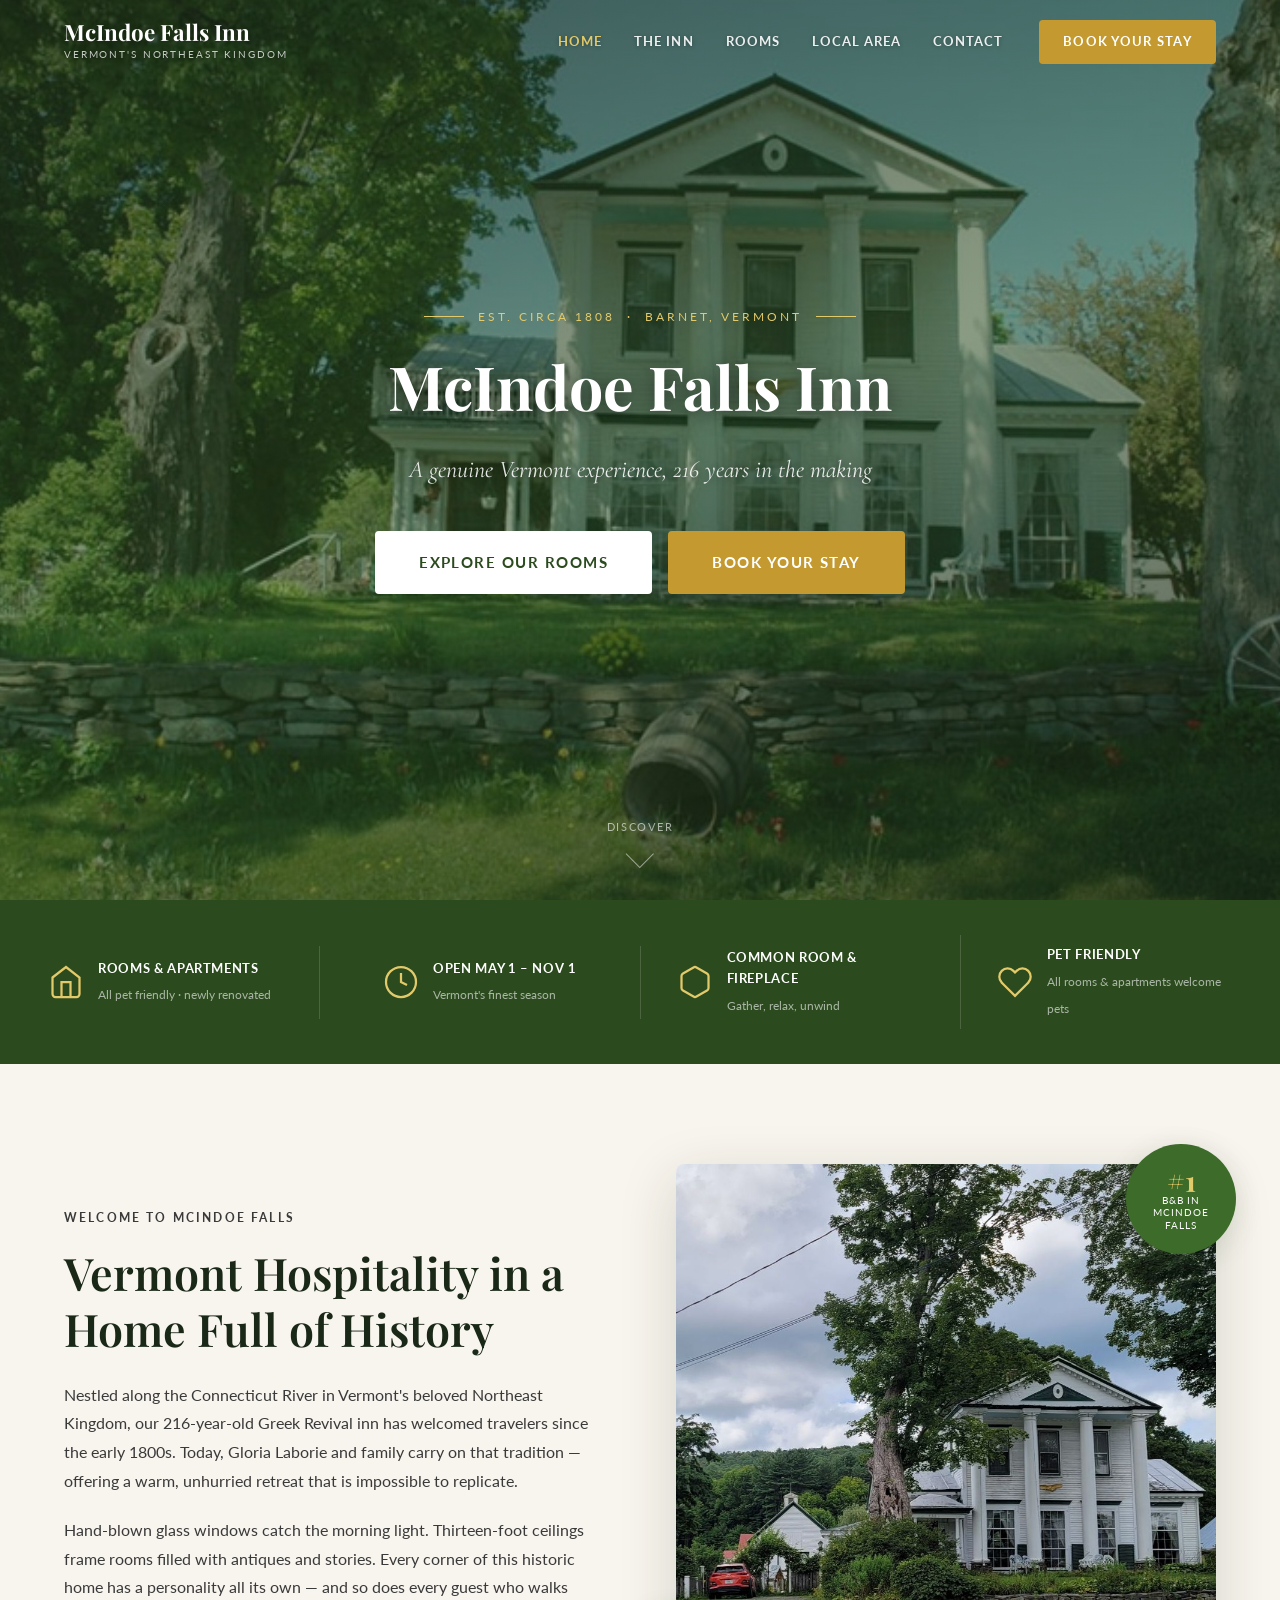
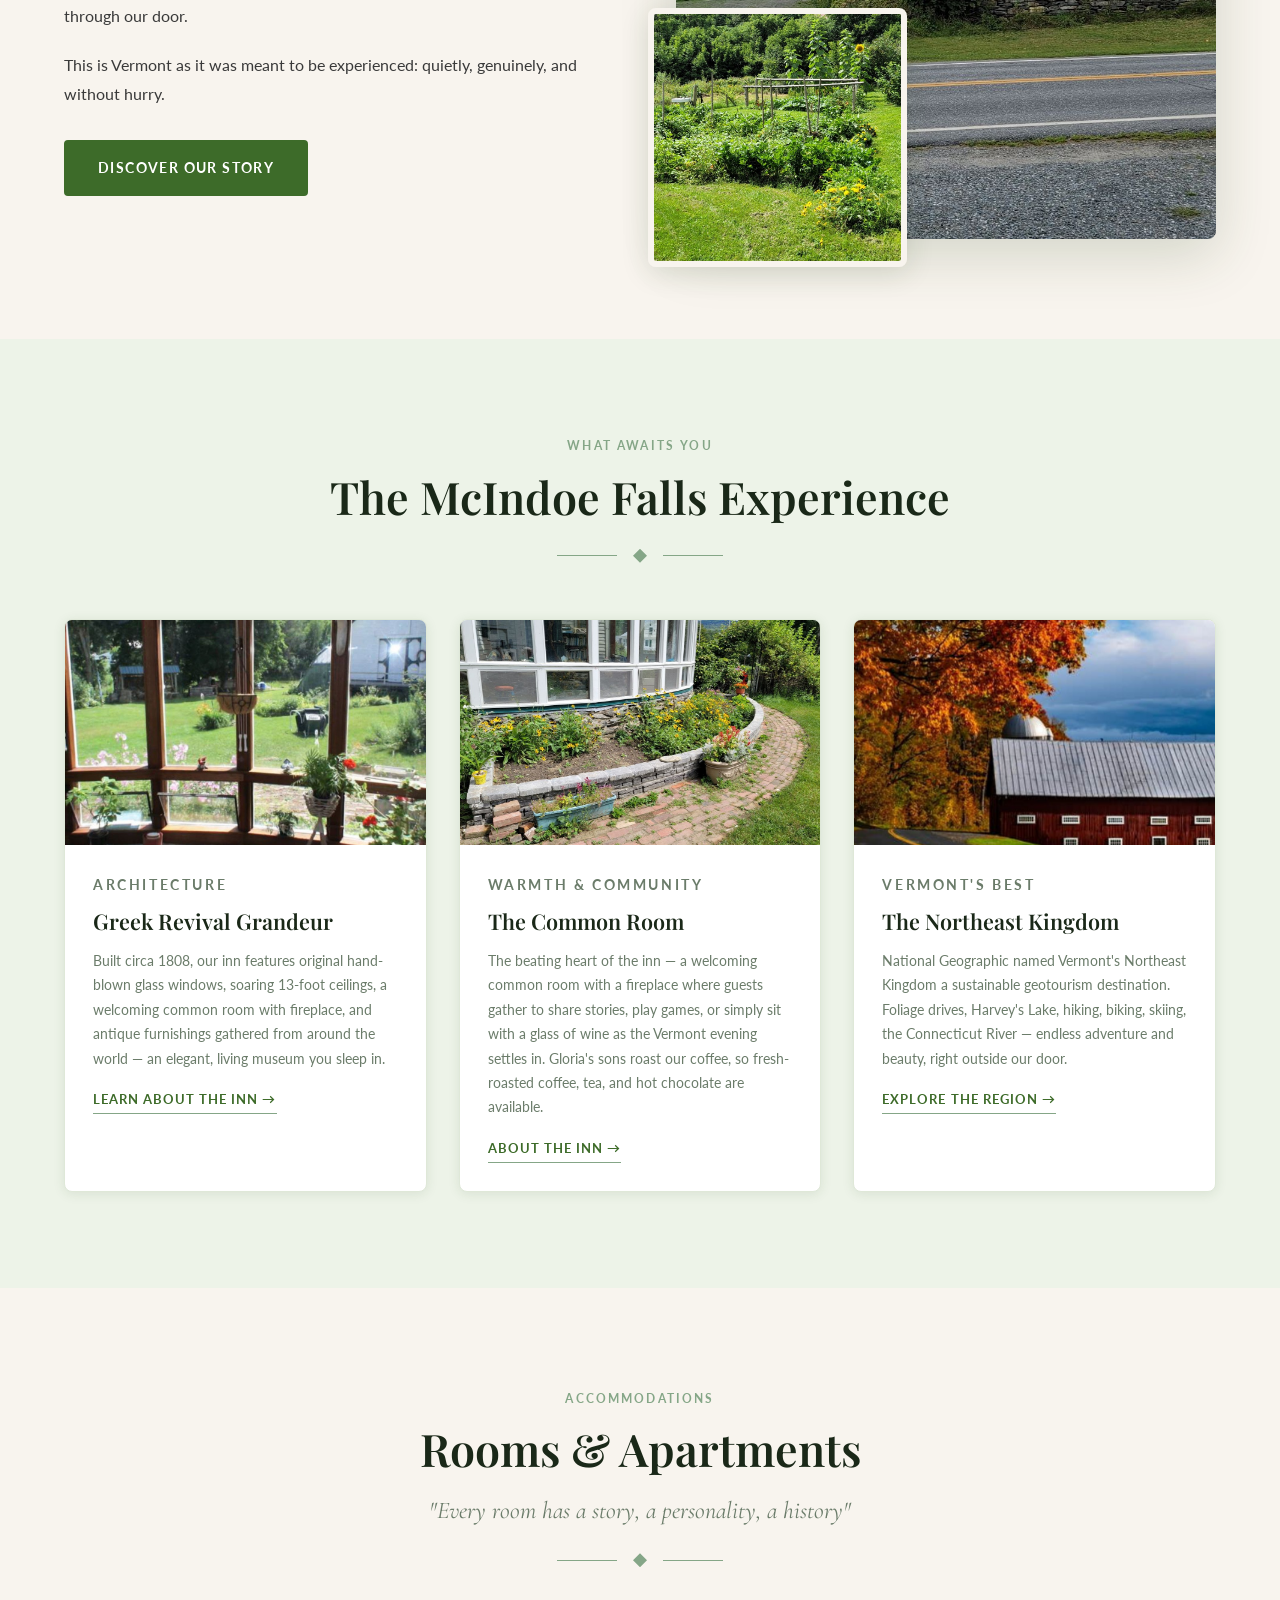
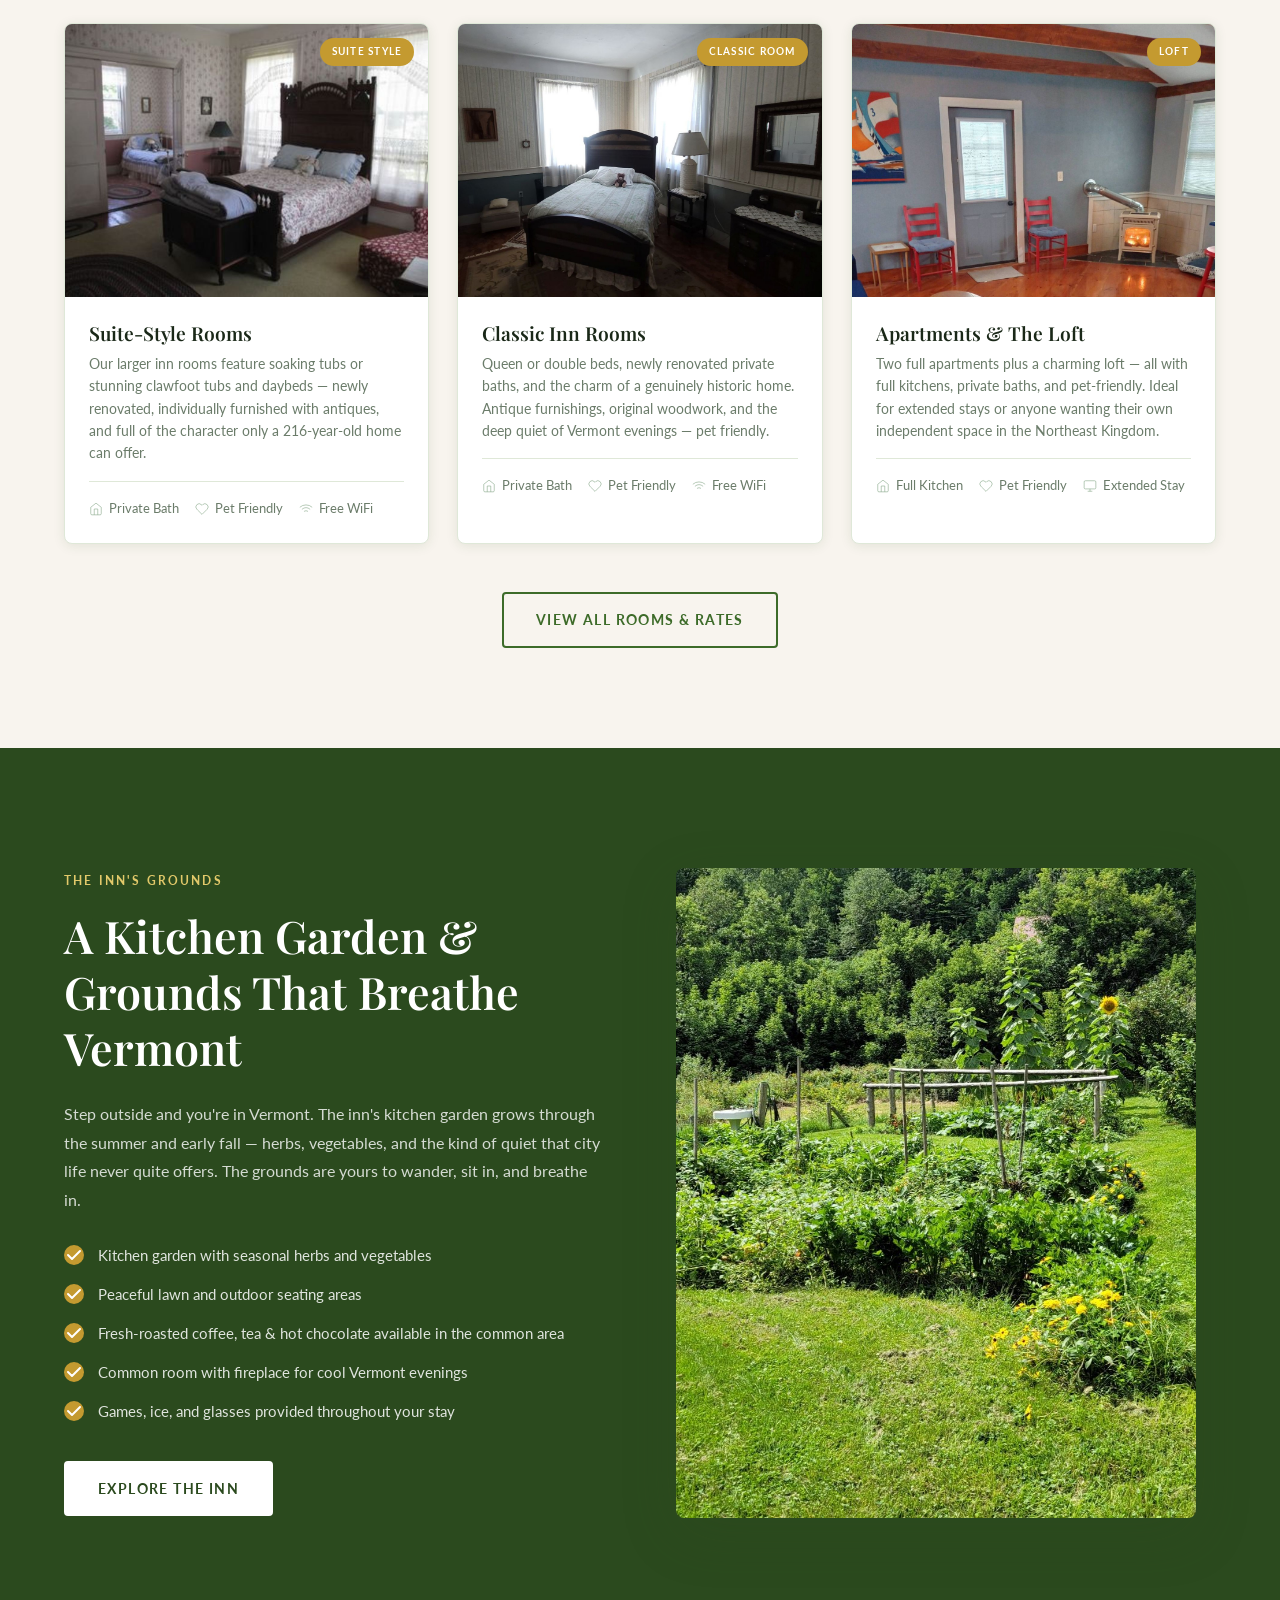
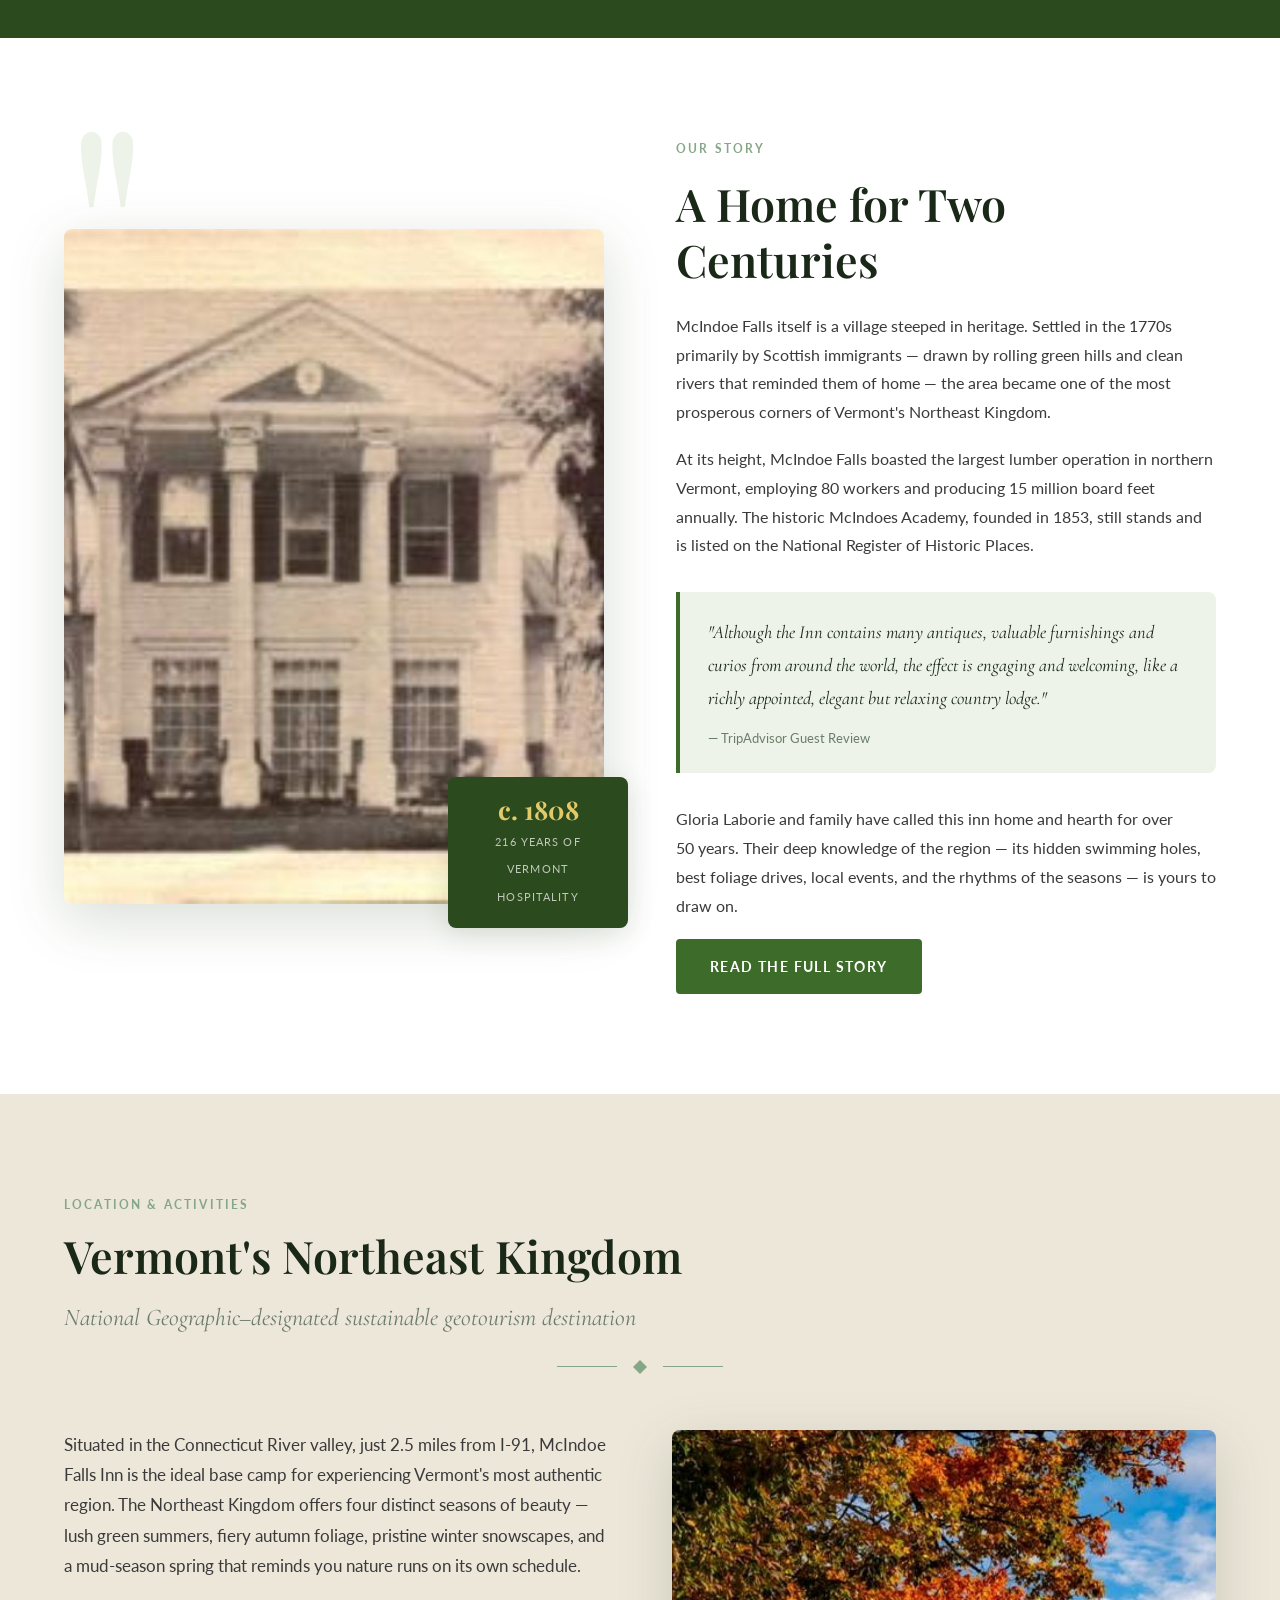
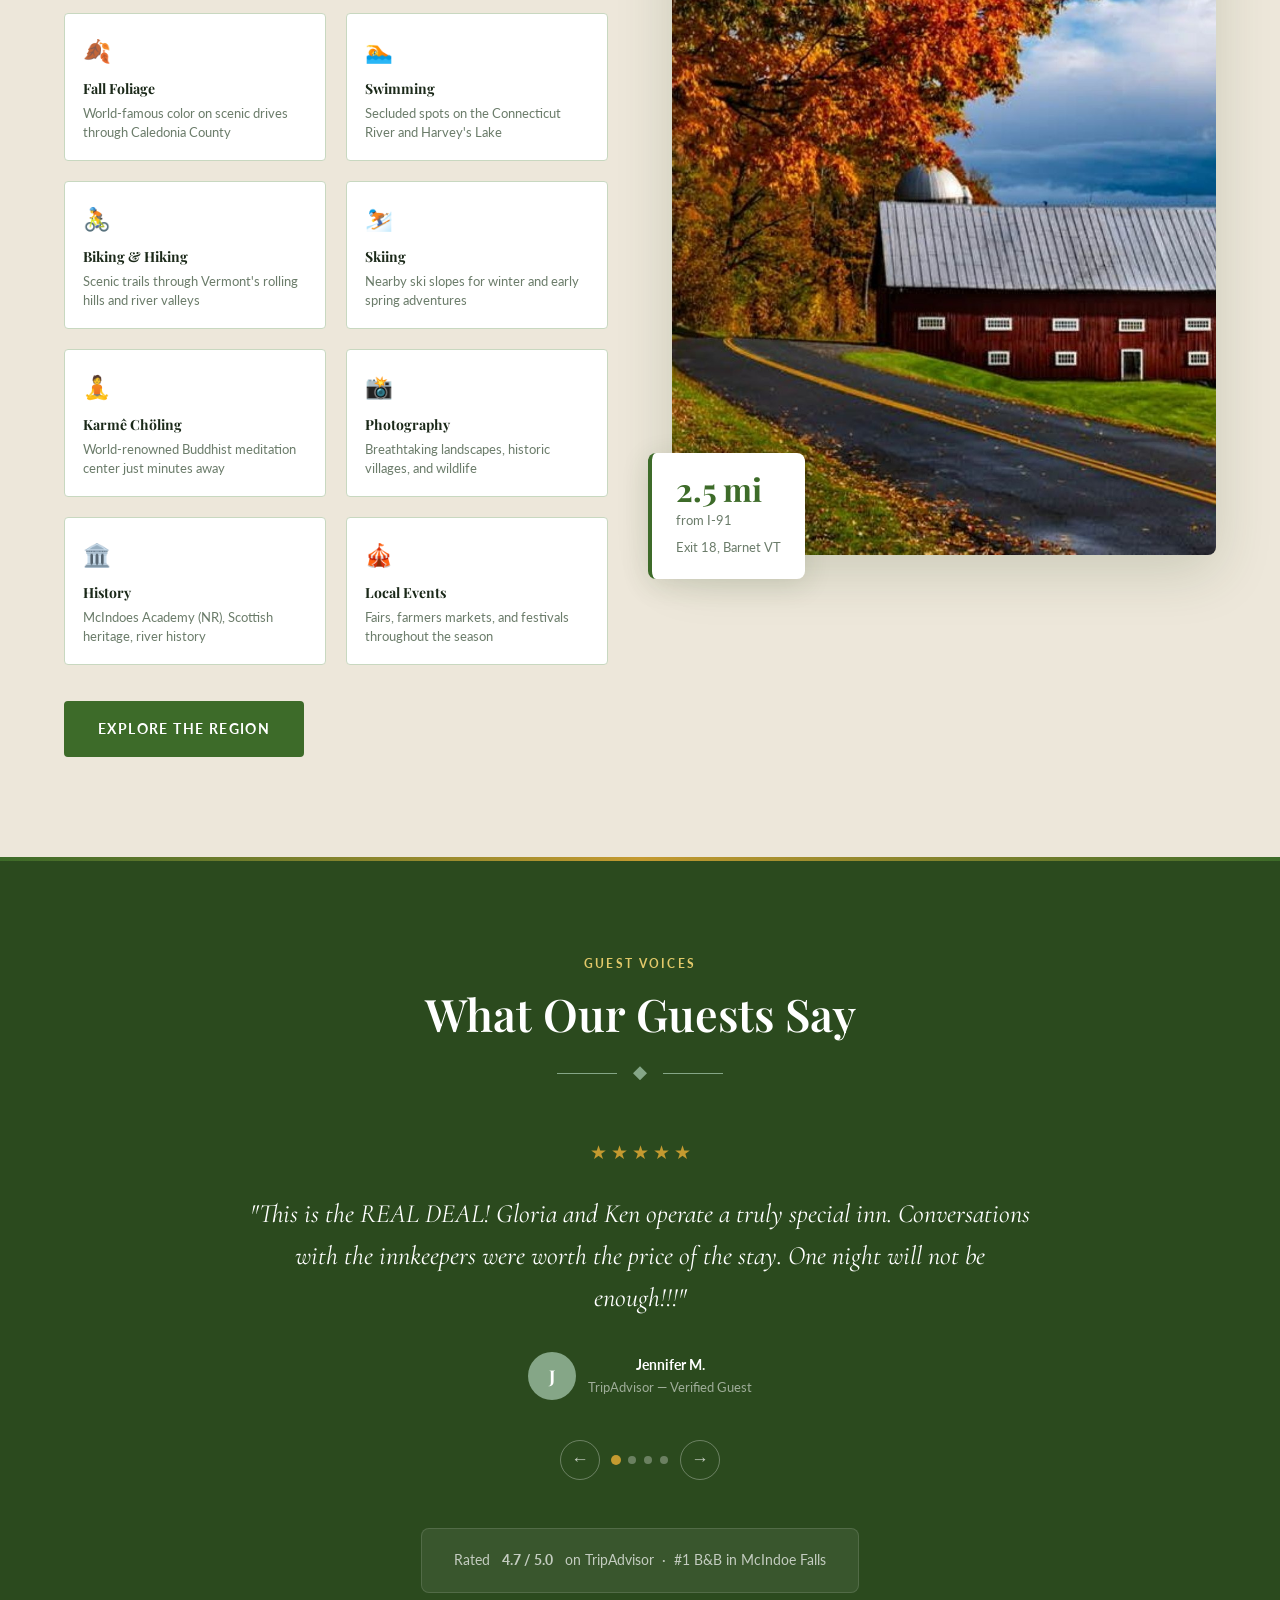
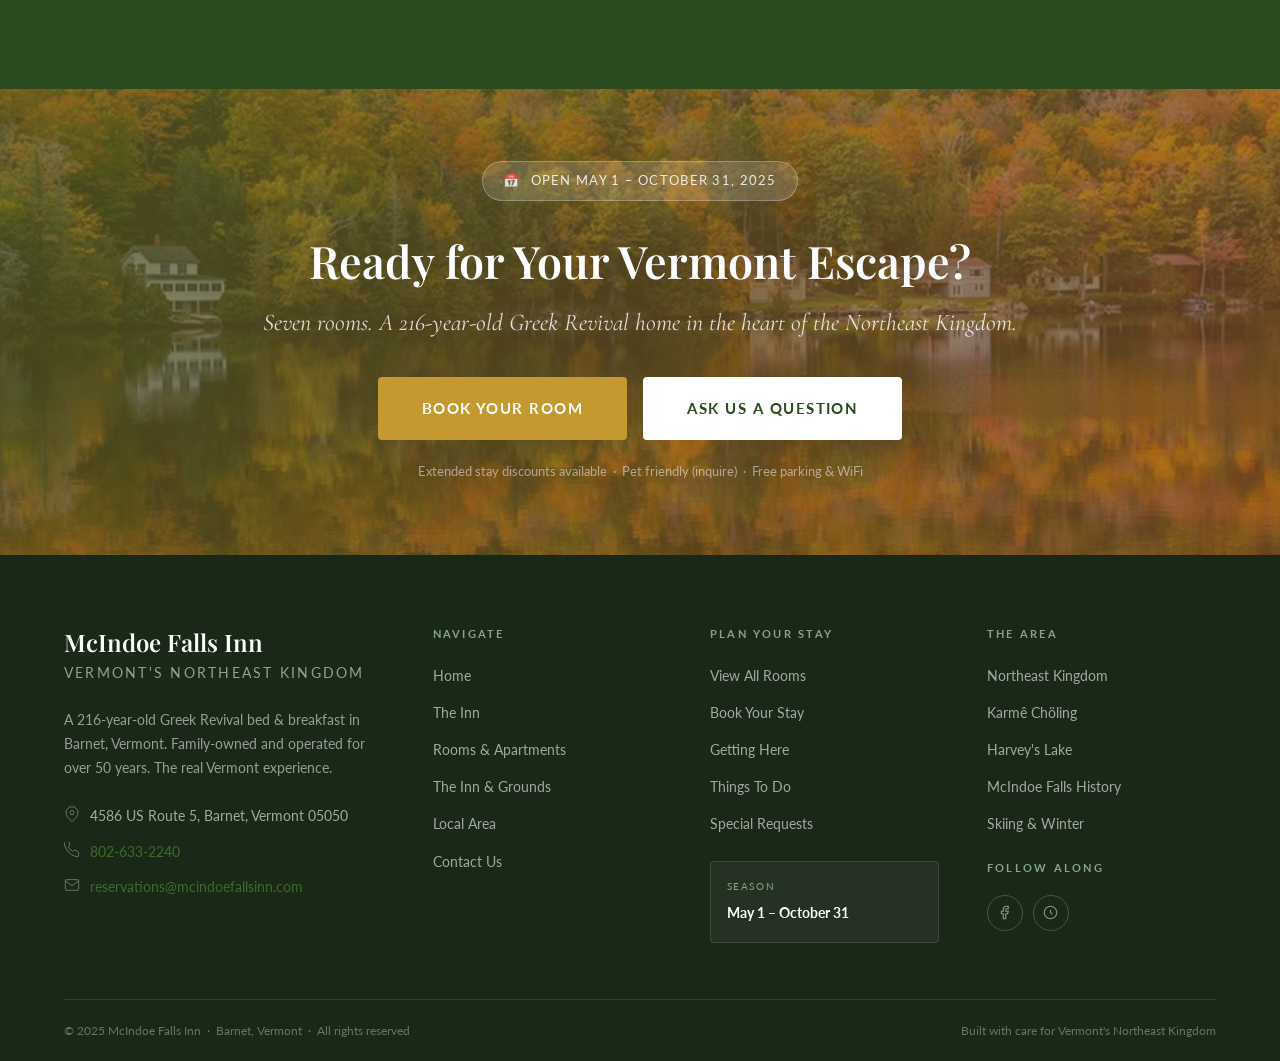
==== commit 8e490596: "Add files via upload" ====
--- a/index.html
+++ b/index.html
@@ -181,7 +181,7 @@
               <h3>The Common Room</h3>
               <p>The beating heart of the inn — a welcoming common room with a fireplace where
               guests gather to share stories, play games, or simply sit with a glass of wine
-              as the Vermont evening settles in. Coffee, tea, and hot cocoa are always available.</p>
+              as the Vermont evening settles in. Gloria's sons roast our coffee, so fresh-roasted coffee, tea, and hot chocolate are available.</p>
               <a href="our-inn.html">About the Inn &rarr;</a>
             </div>
           </article>
@@ -320,7 +320,7 @@
             <ul class="dining-list fade-up fade-up-delay-2">
               <li>Kitchen garden with seasonal herbs and vegetables</li>
               <li>Peaceful lawn and outdoor seating areas</li>
-              <li>Coffee, tea &amp; hot cocoa always available in the common area</li>
+              <li>Fresh-roasted coffee, tea &amp; hot chocolate available in the common area</li>
               <li>Common room with fireplace for cool Vermont evenings</li>
               <li>Games, ice, and glasses provided throughout your stay</li>
             </ul>
--- a/css/styles.css
+++ b/css/styles.css
@@ -1081,12 +1081,12 @@
   position: absolute;
   inset: 0;
   background: url('../images/vermont-fall.jpg') center / cover no-repeat;
-  opacity: .25;
+  opacity: .55;
 }
 .cta-banner-overlay {
   position: absolute;
   inset: 0;
-  background: linear-gradient(135deg, rgba(43,74,30,.85), rgba(107,26,26,.6));
+  background: linear-gradient(135deg, rgba(43,74,30,.5), rgba(107,26,26,.35));
 }
 .cta-banner-content {
   position: relative;
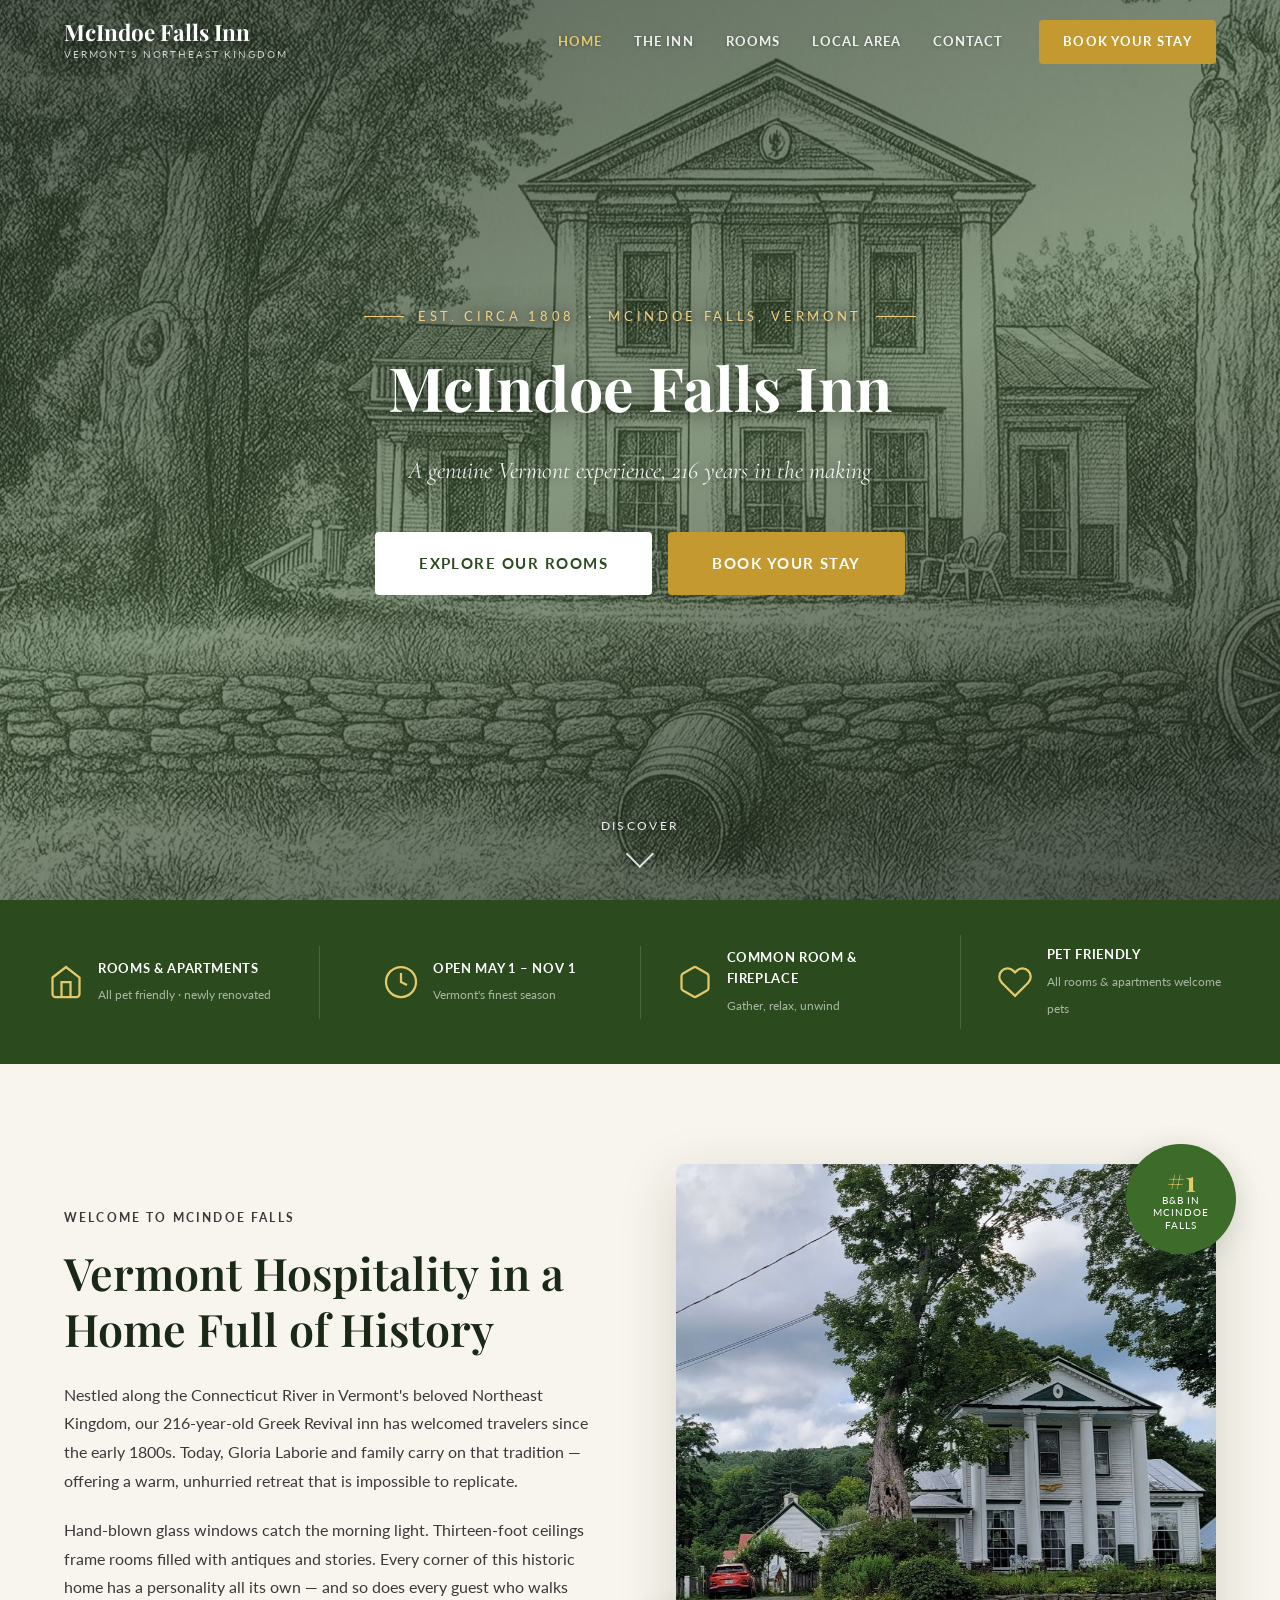
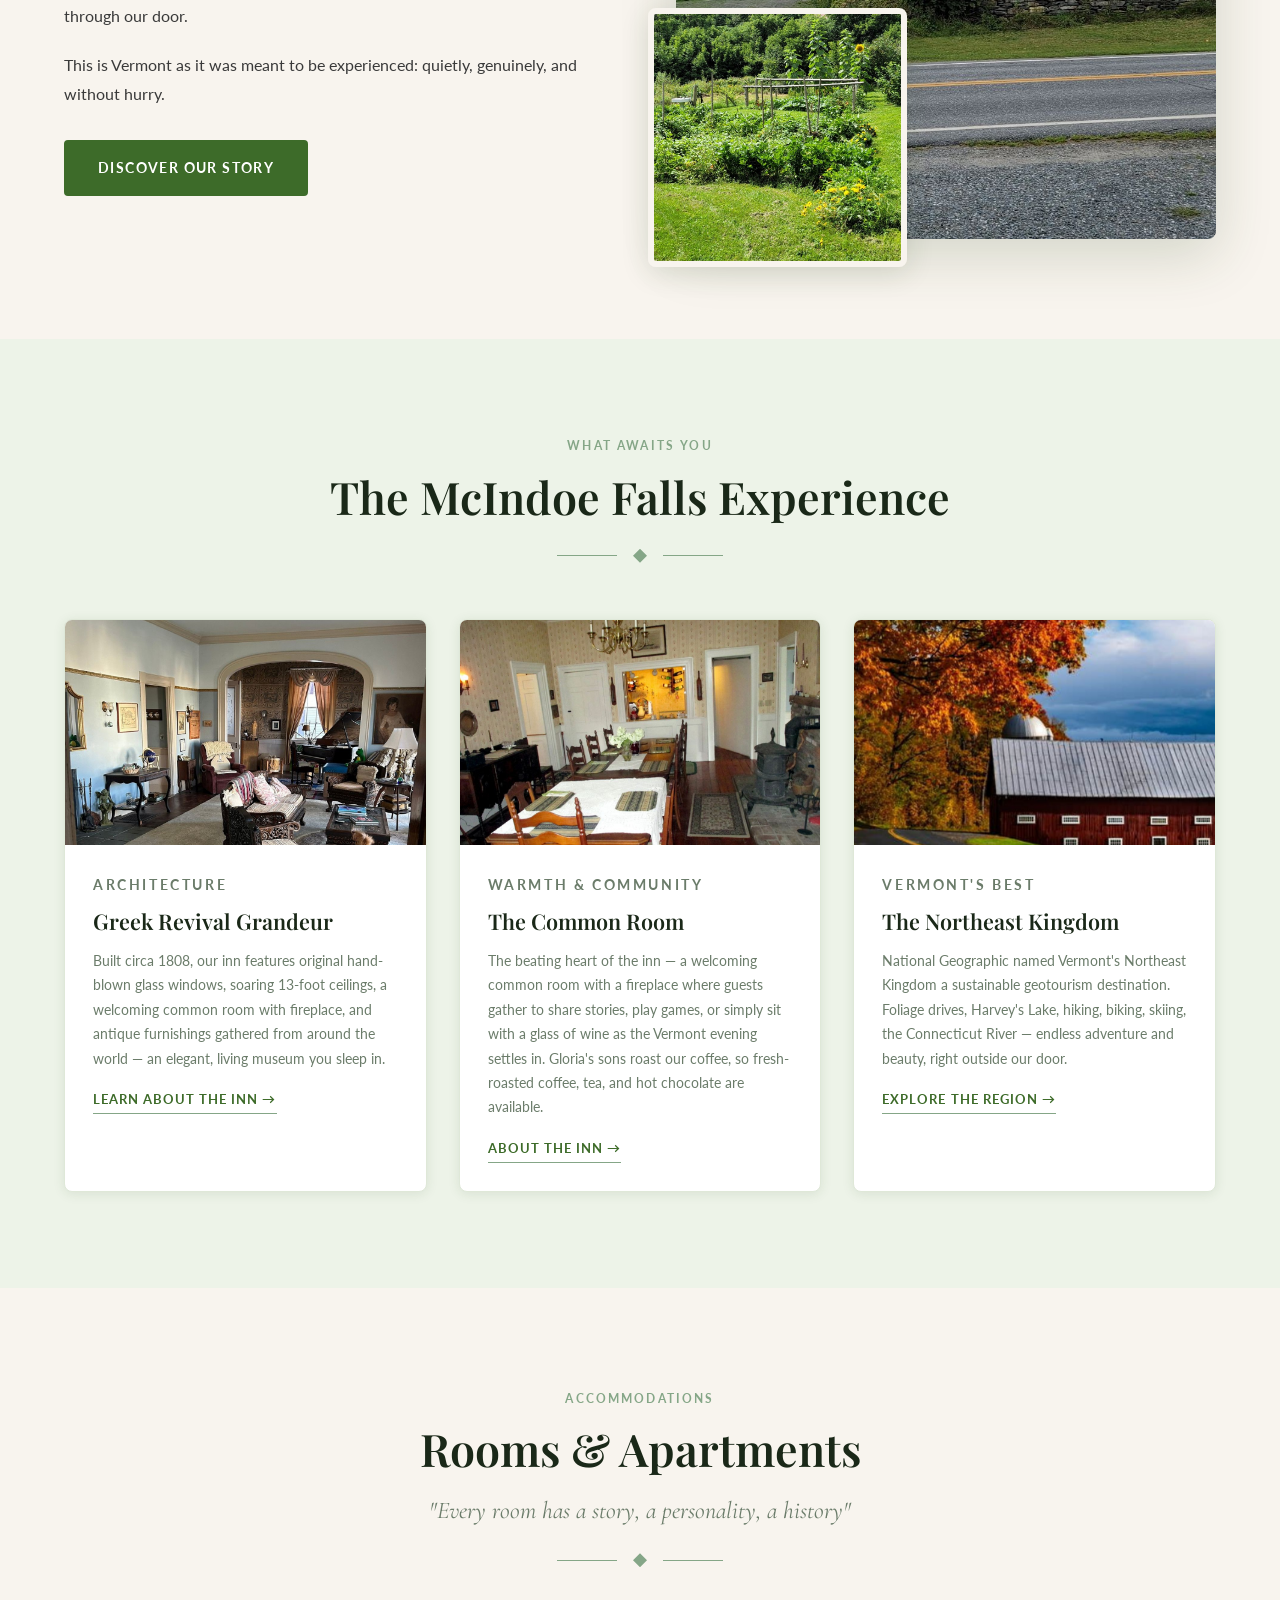
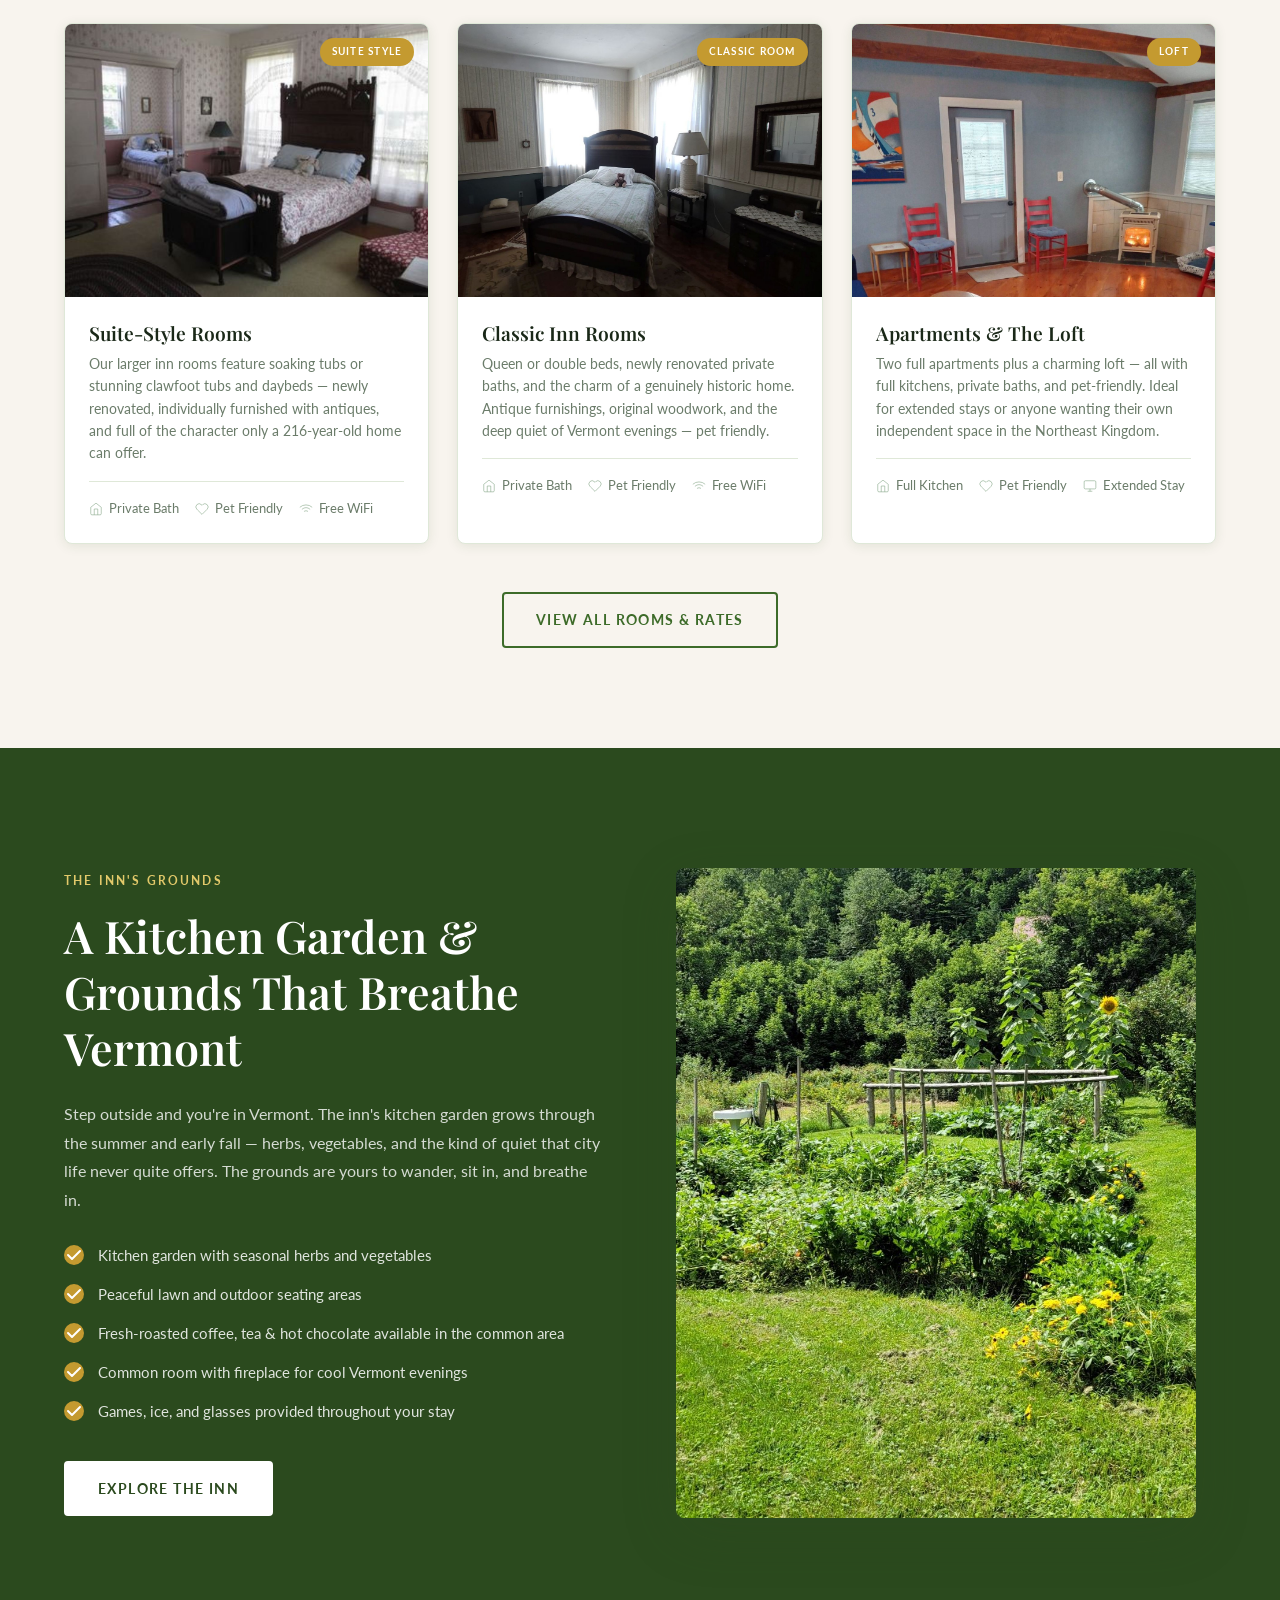
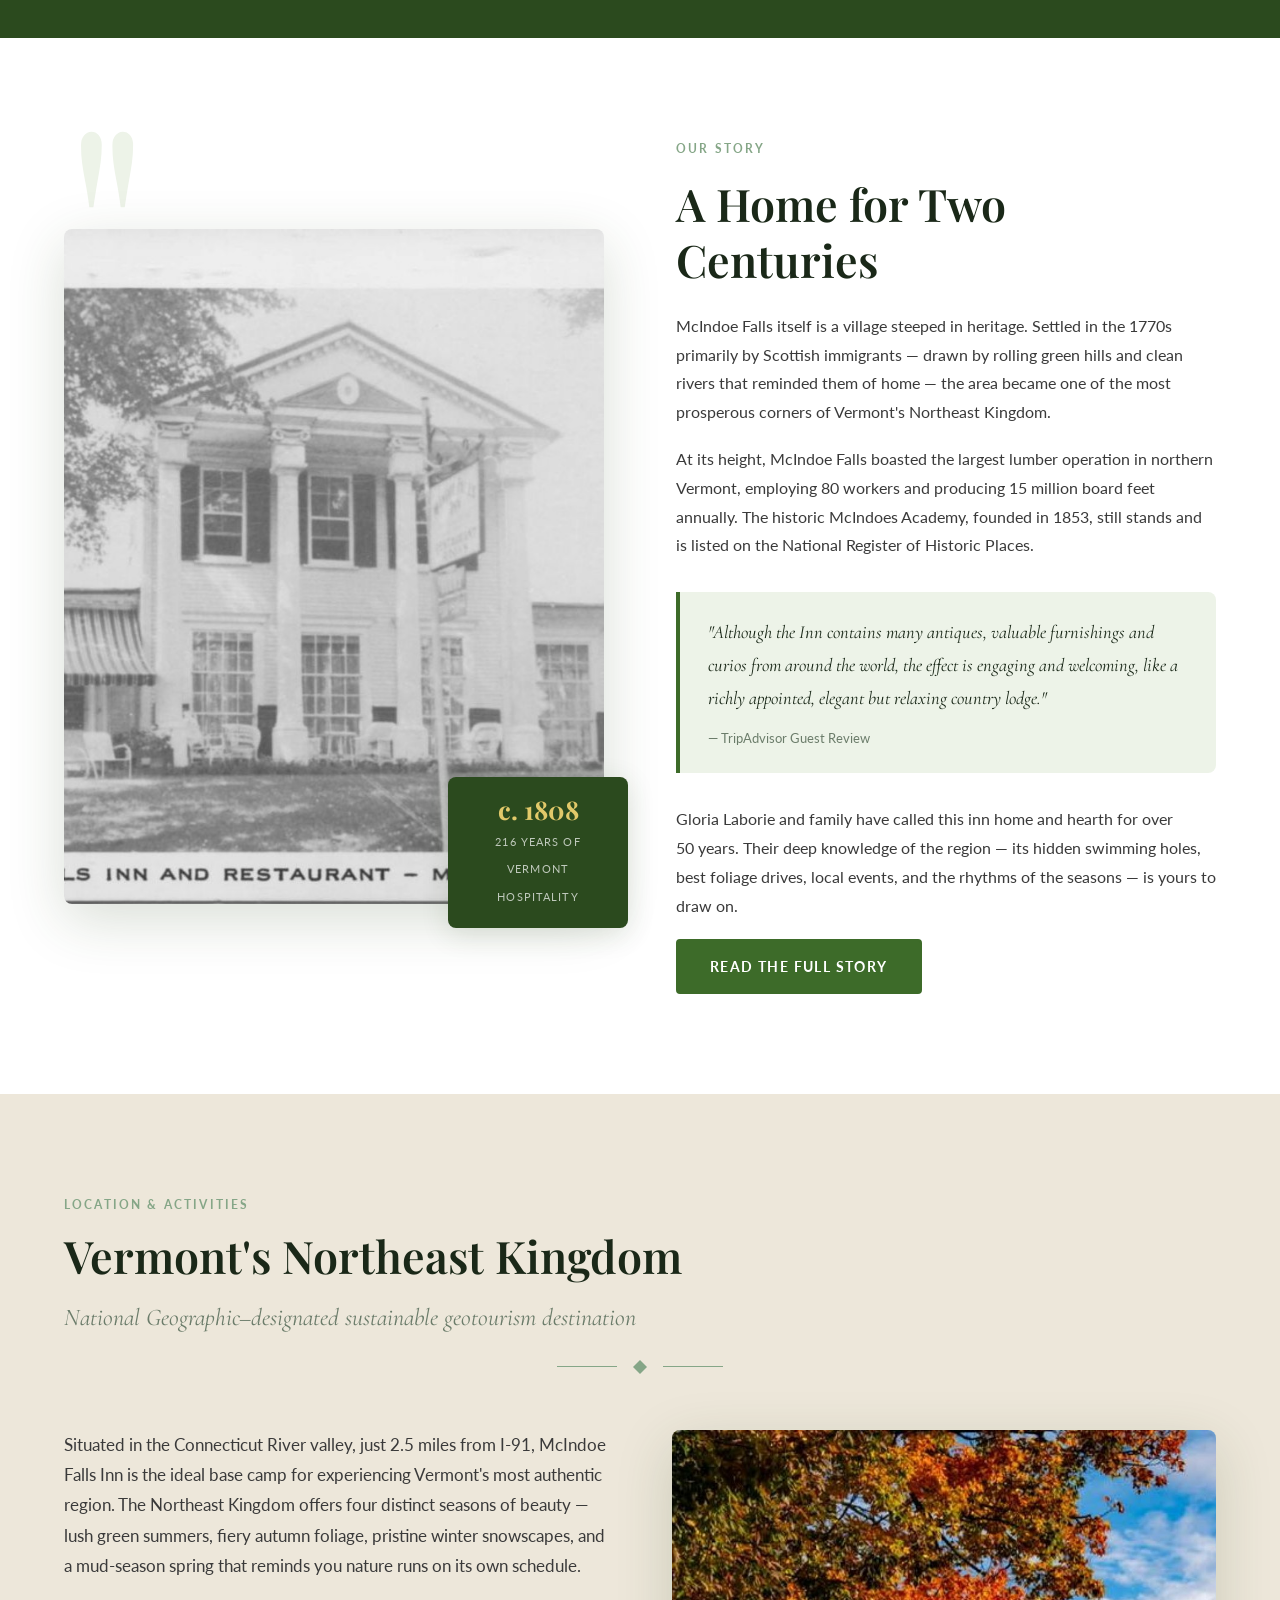
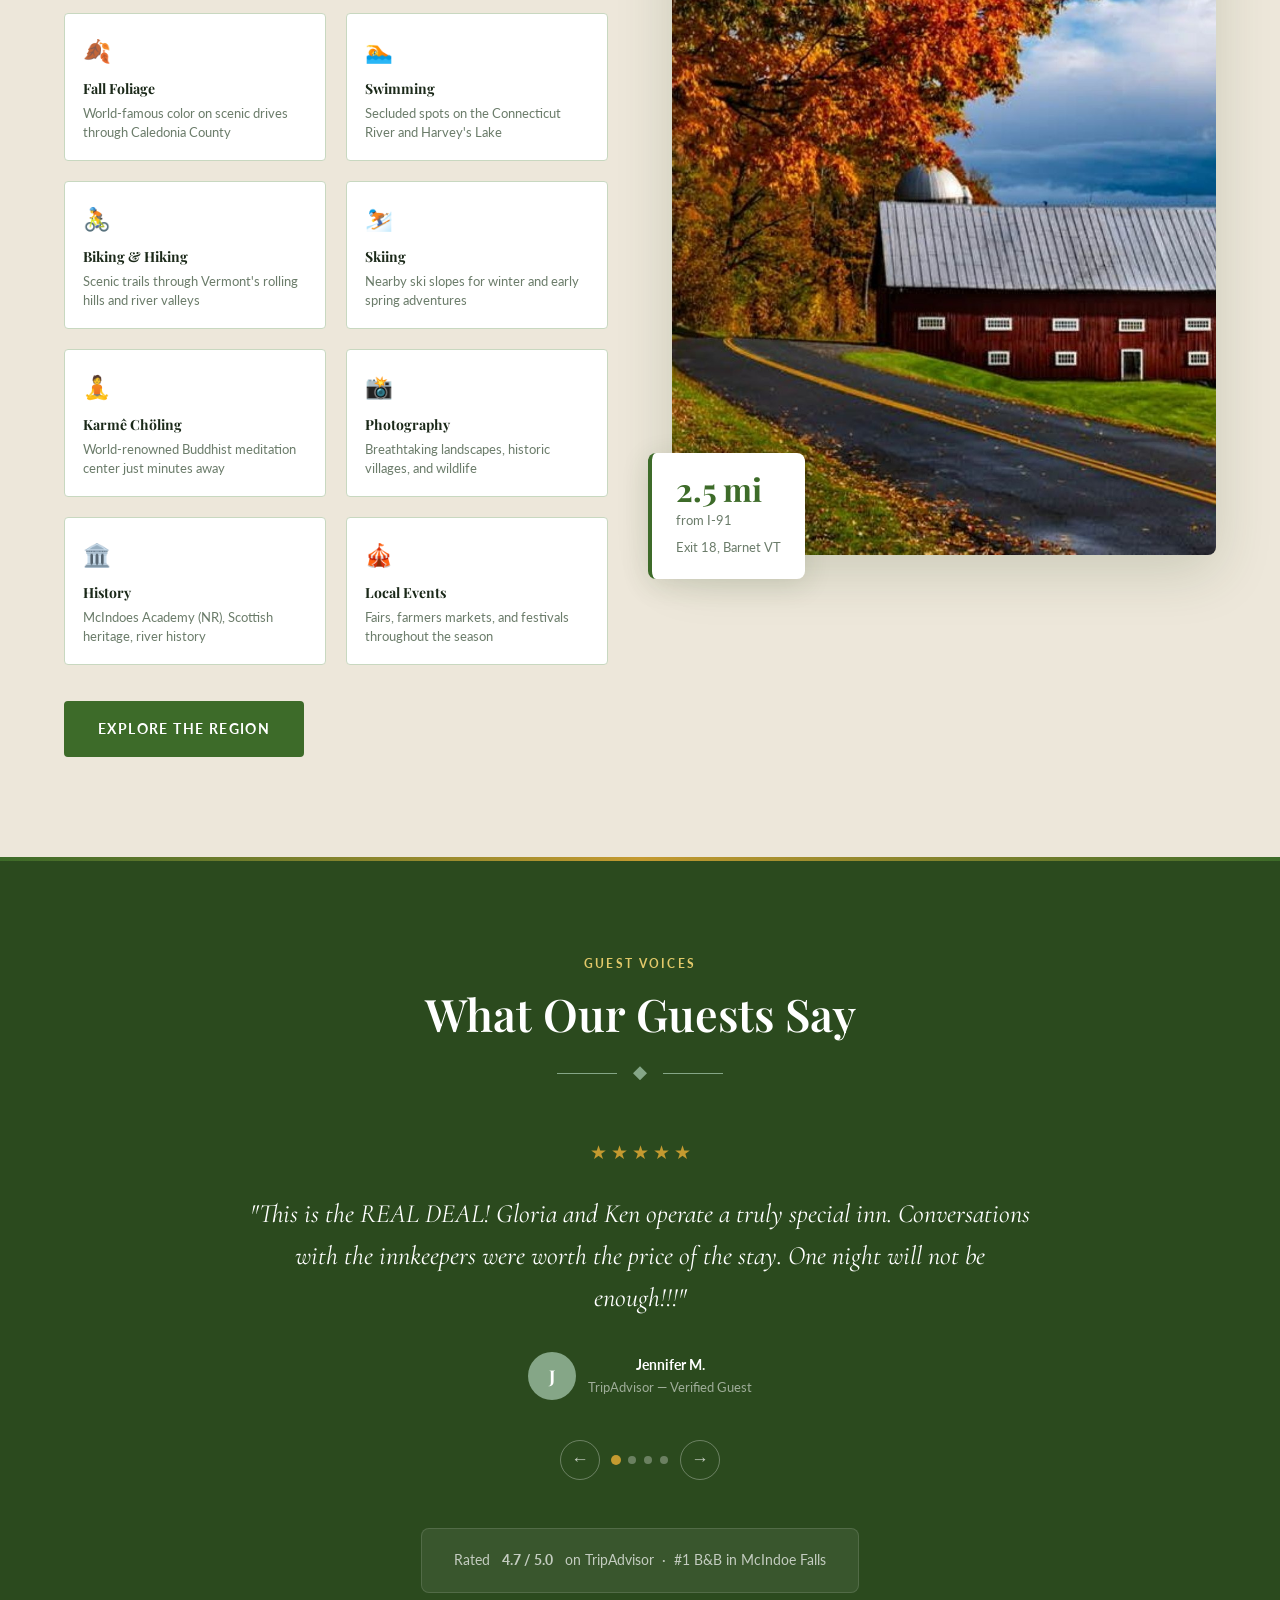
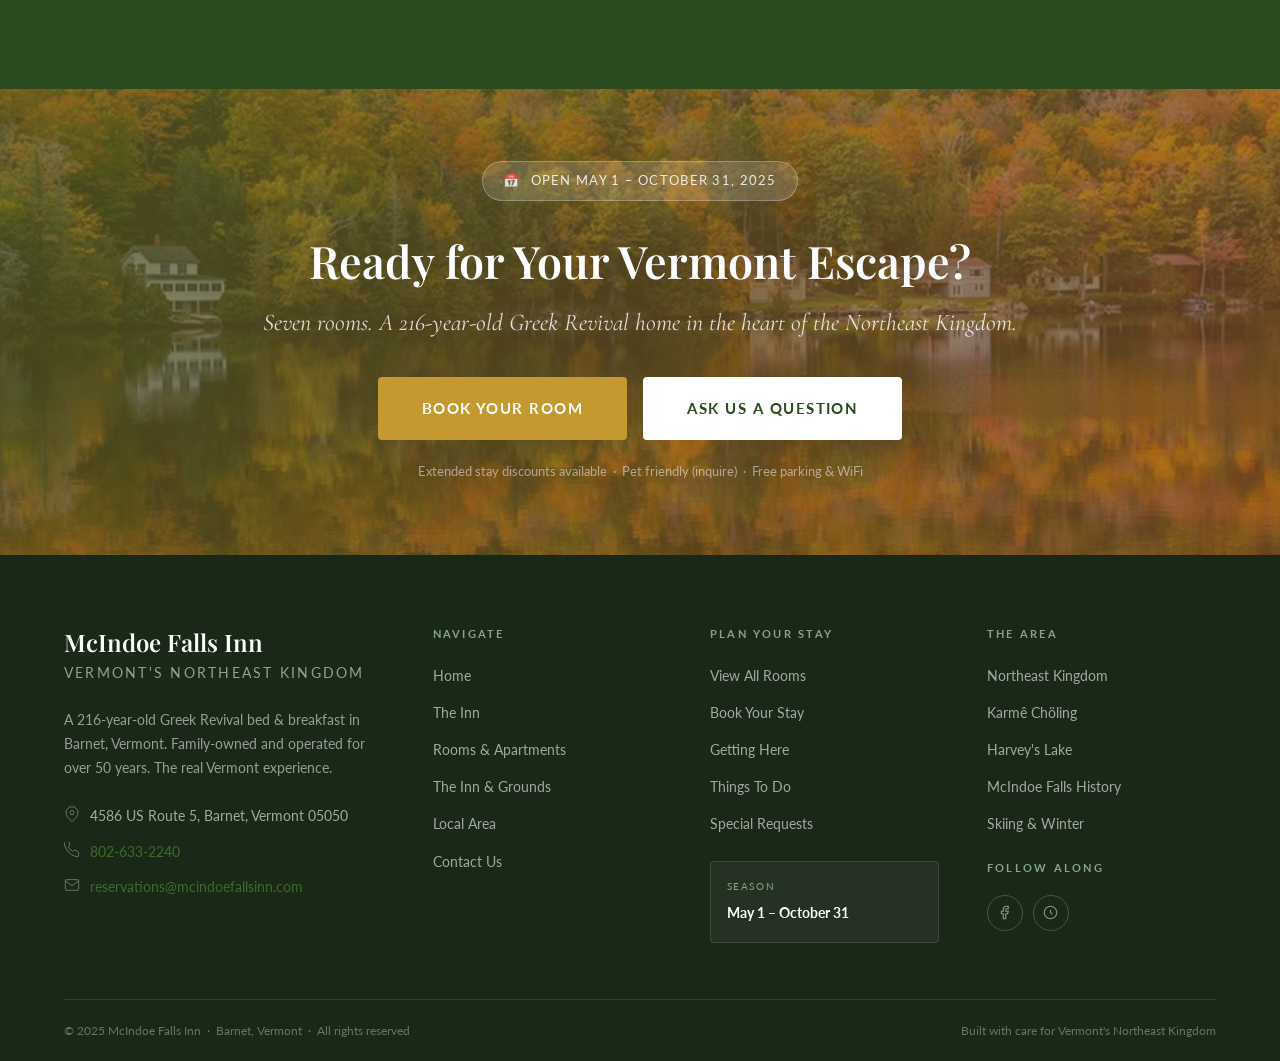
==== commit d2b29bba: "Add files via upload fixing home page" ====
--- a/index.html
+++ b/index.html
@@ -51,7 +51,7 @@
       <div class="hero-bg" role="img" aria-label="McIndoe Falls Inn exterior surrounded by Vermont foliage"></div>
       <div class="hero-overlay"></div>
       <div class="hero-content">
-        <p class="hero-eyebrow">Est. circa 1808 &nbsp;·&nbsp; Barnet, Vermont</p>
+        <p class="hero-eyebrow">Est. circa 1808 &nbsp;·&nbsp; McIndoe Falls, Vermont</p>
         <h1>McIndoe Falls Inn</h1>
         <p class="hero-tagline">A genuine Vermont experience, 216&nbsp;years in the making</p>
         <div class="hero-actions">
--- a/css/styles.css
+++ b/css/styles.css
@@ -368,15 +368,16 @@
 }
 .hero-eyebrow {
   font-family: var(--font-sans);
-  font-size: .75rem;
-  letter-spacing: .25em;
+  font-size: .82rem;
+  letter-spacing: .28em;
   text-transform: uppercase;
-  color: var(--gold-light);
+  color: #f0d080;
   margin-bottom: 20px;
   display: flex;
   align-items: center;
   justify-content: center;
   gap: 14px;
+  text-shadow: 0 1px 10px rgba(0,0,0,.8), 0 0 30px rgba(0,0,0,.5);
 }
 .hero-eyebrow::before,
 .hero-eyebrow::after {
@@ -384,7 +385,8 @@
   display: block;
   width: 40px;
   height: 1px;
-  background: var(--gold-light);
+  background: #f0d080;
+  box-shadow: 0 0 6px rgba(240,208,128,.6);
 }
 .hero h1 {
   color: var(--white);
@@ -416,18 +418,20 @@
   flex-direction: column;
   align-items: center;
   gap: 8px;
-  color: rgba(255,255,255,.6);
-  font-size: .7rem;
-  letter-spacing: .15em;
+  color: rgba(255,255,255,.92);
+  font-size: .72rem;
+  letter-spacing: .2em;
   text-transform: uppercase;
+  text-shadow: 0 1px 8px rgba(0,0,0,.9);
   animation: bounce 2s infinite;
 }
 .hero-scroll-arrow {
   width: 20px;
   height: 20px;
-  border-right: 1px solid rgba(255,255,255,.5);
-  border-bottom: 1px solid rgba(255,255,255,.5);
+  border-right: 2px solid rgba(255,255,255,.85);
+  border-bottom: 2px solid rgba(255,255,255,.85);
   transform: rotate(45deg);
+  filter: drop-shadow(0 1px 4px rgba(0,0,0,.8));
 }
 @keyframes bounce {
   0%, 100% { transform: translateX(-50%) translateY(0); }
@@ -1239,7 +1243,7 @@
    ============================================================ */
 .page-hero {
   padding: 140px 0 80px;
-  background: var(--green-deep);
+  background: #4a7535;
   text-align: center;
   position: relative;
   overflow: hidden;
@@ -1251,7 +1255,7 @@
   background-image: url('../images/hero-inn.jpg');
   background-size: cover;
   background-position: center;
-  opacity: .2;
+  opacity: .55;
 }
 .page-hero-content { position: relative; z-index: 1; }
 .page-hero .eyebrow { color: var(--gold-light); margin-bottom: 14px; }
@@ -1377,7 +1381,39 @@
   .grid-4 { grid-template-columns: 1fr 1fr; }
   .footer-grid { grid-template-columns: 1fr; gap: 32px; }
 
-  /* ─── Hero ─── */
+  /* ─── Hero: stacked layout on mobile ─── */
+  .hero {
+    height: auto;
+    flex-direction: column;
+    align-items: stretch;
+    justify-content: flex-start;
+  }
+  .hero-bg {
+    position: relative;
+    inset: auto;
+    flex-shrink: 0;
+    width: 100%;
+    aspect-ratio: 3/2;
+    background-size: cover;
+    background-position: center center;
+    transform: none !important;
+    transition: none;
+  }
+  .hero-overlay {
+    position: absolute;
+    bottom: auto;
+    height: calc(100vw * 0.667);
+  }
+  .hero-content {
+    position: relative;
+    z-index: 3;
+    padding: 32px 20px 52px;
+    background: linear-gradient(rgba(26,40,24,.97), rgba(43,74,30,.95));
+    max-width: 100%;
+    width: 100%;
+    box-sizing: border-box;
+  }
+  .hero-scroll { display: none; }
   .hero-actions { flex-direction: column; align-items: center; }
   .hero-actions .btn { width: 100%; max-width: 300px; }
 
@@ -1443,7 +1479,7 @@
   .grid-4 { grid-template-columns: 1fr; }
 
   /* ─── Hero ─── */
-  .hero-content { padding: 0 12px; }
+  .hero-content { padding: 28px 12px 44px; }
   .hero-eyebrow { font-size: .65rem; gap: 8px; }
   .hero-eyebrow::before,
   .hero-eyebrow::after { width: 20px; }
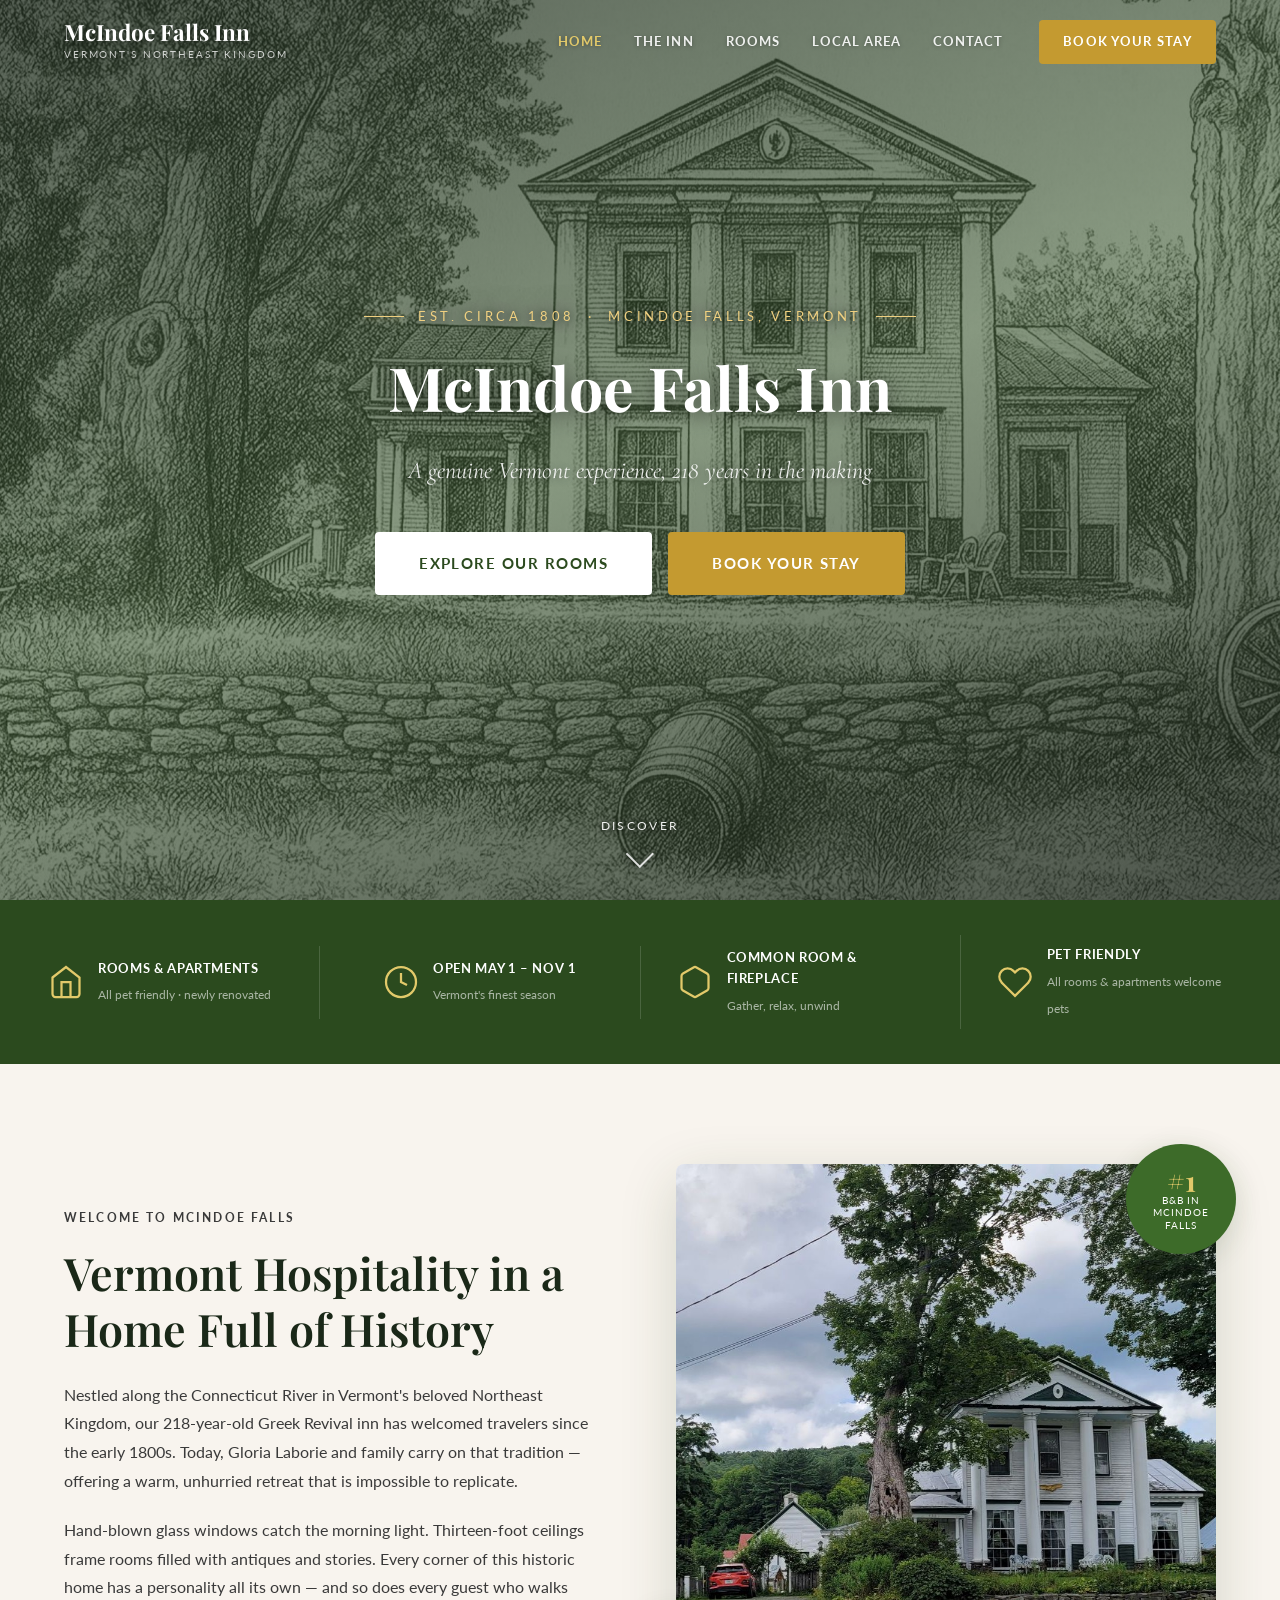
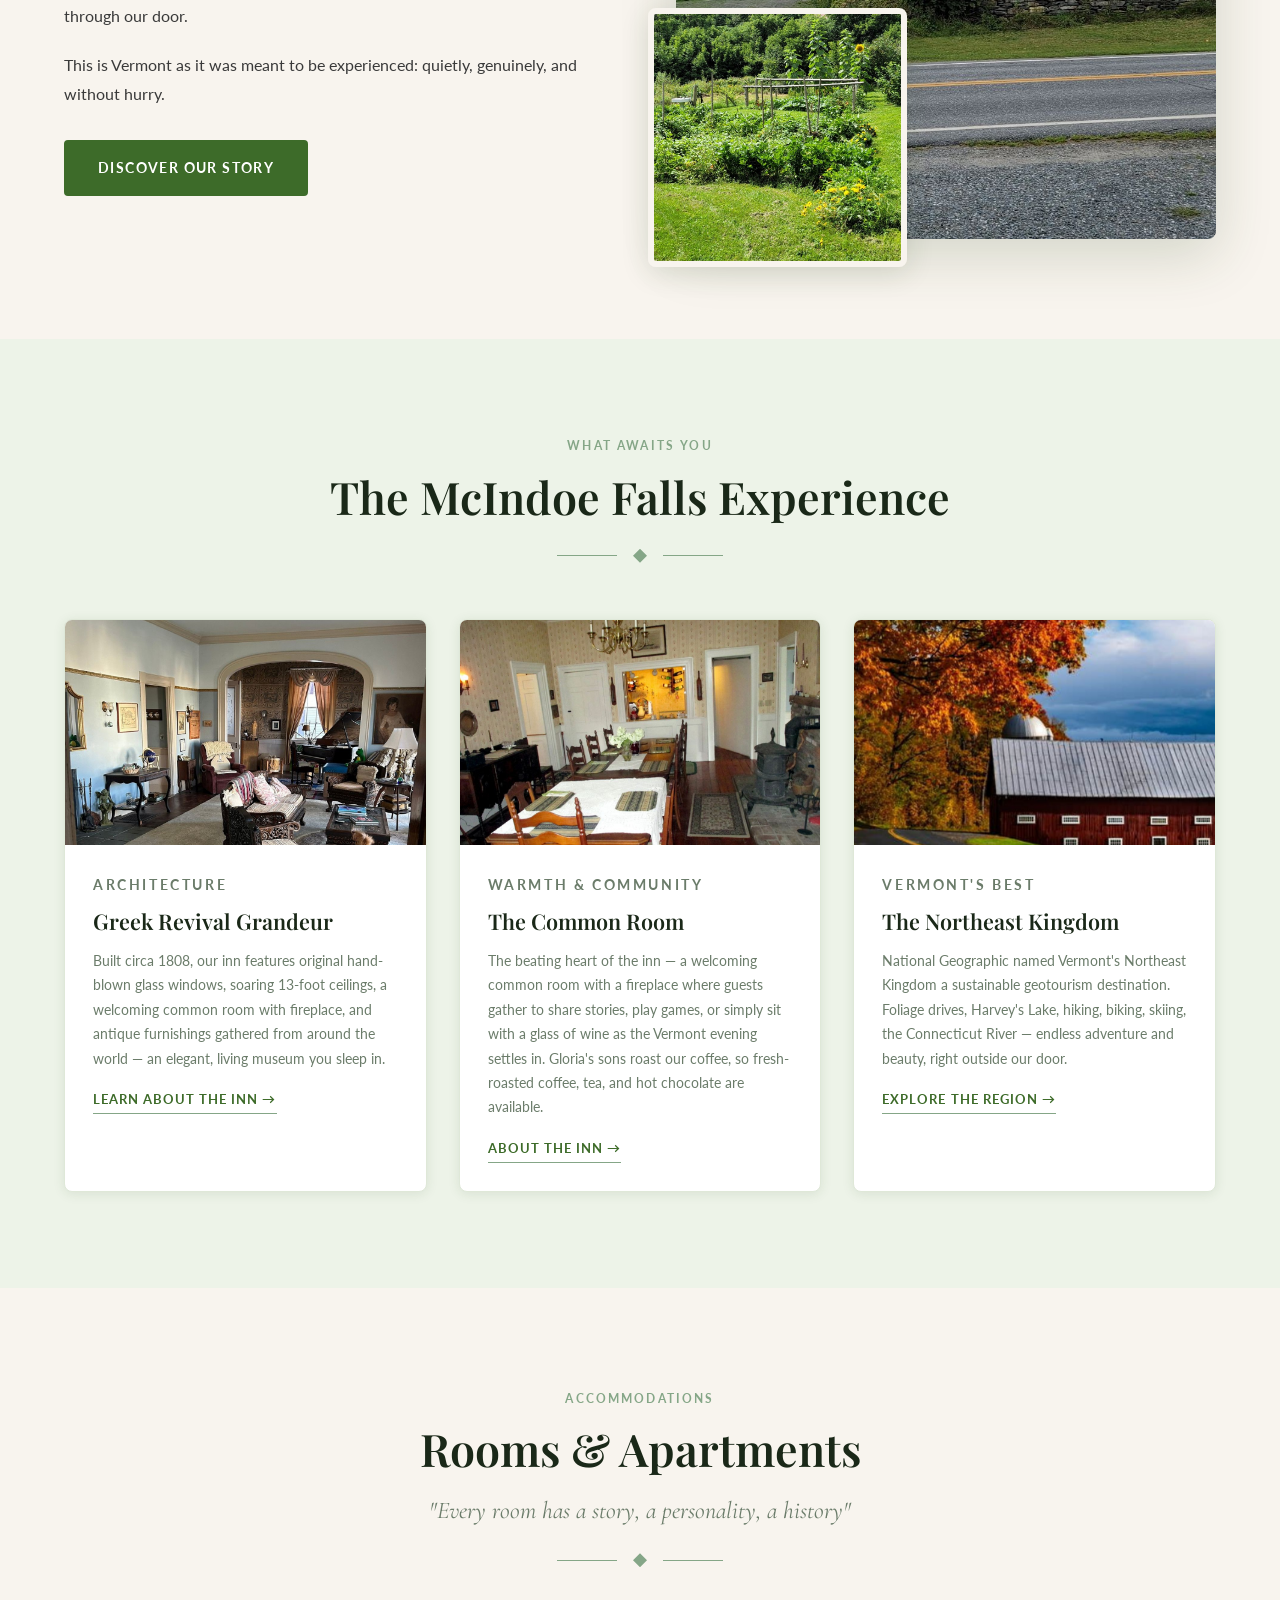
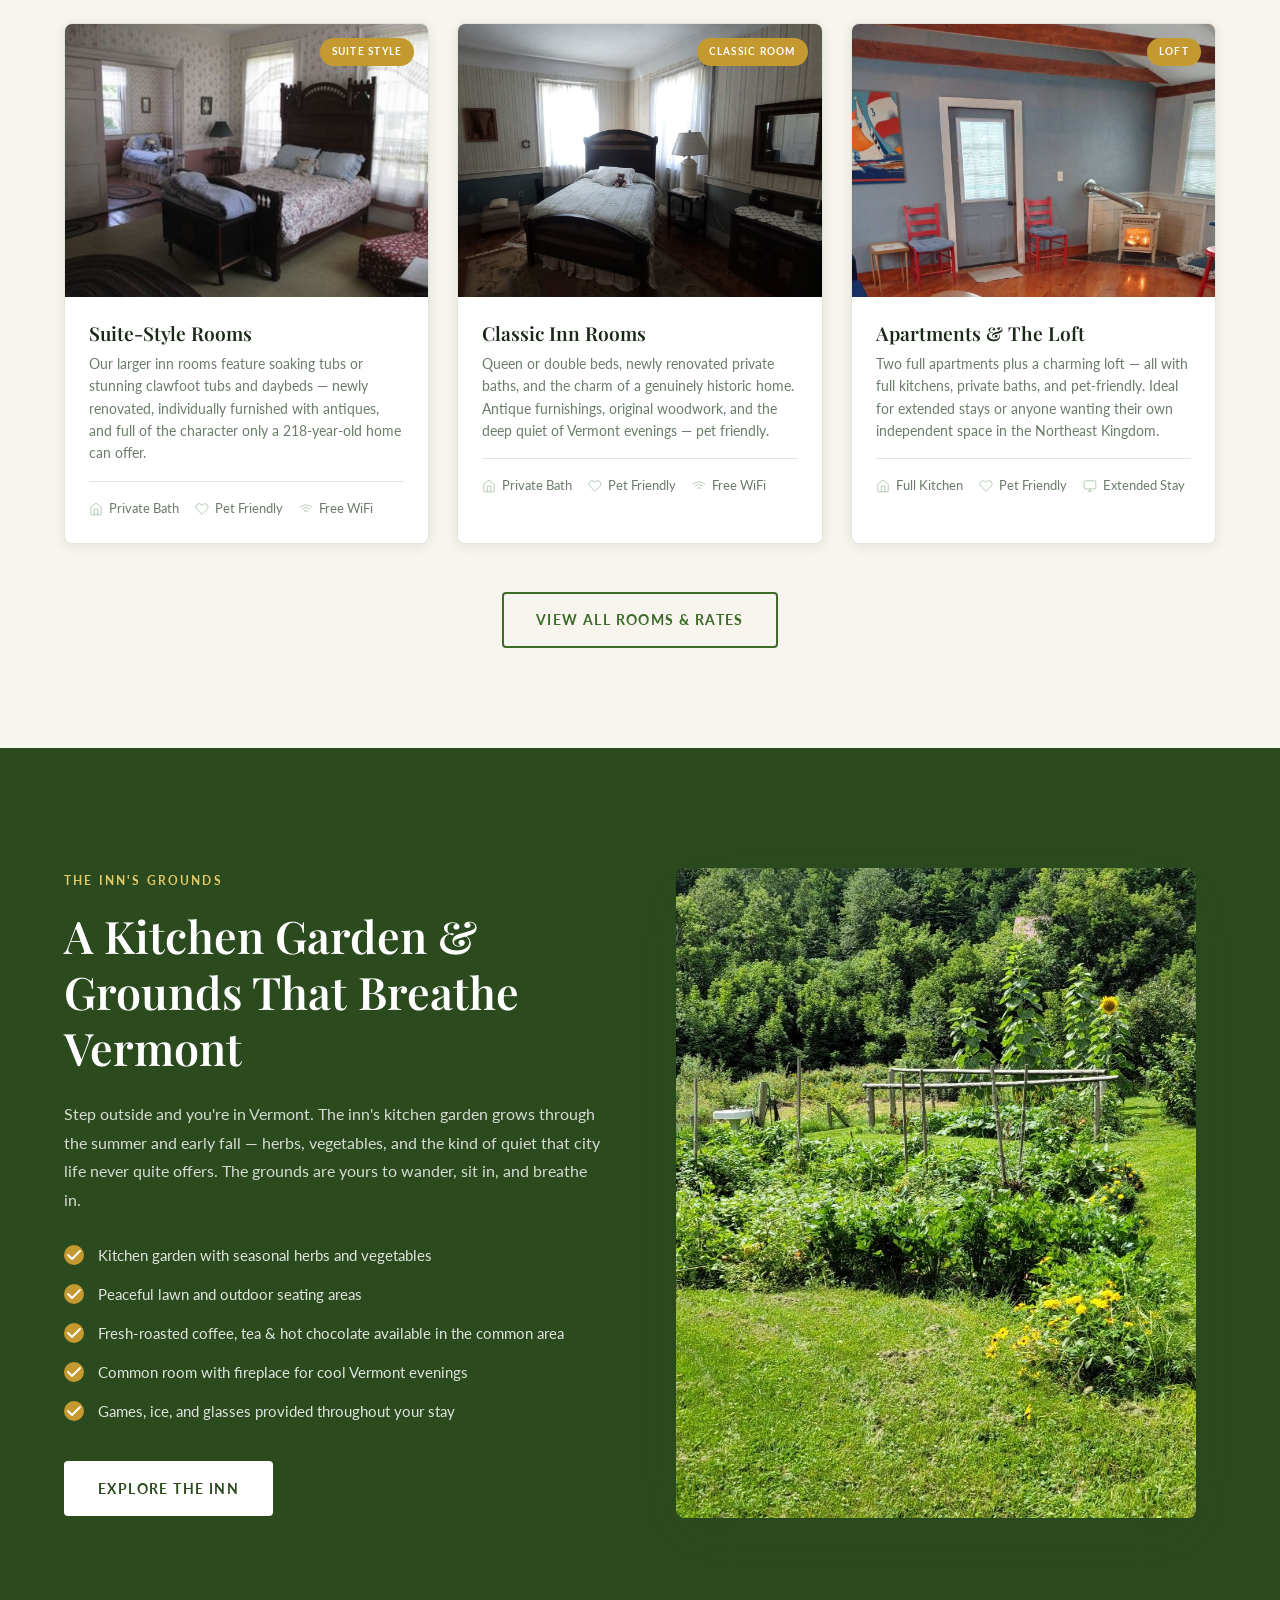
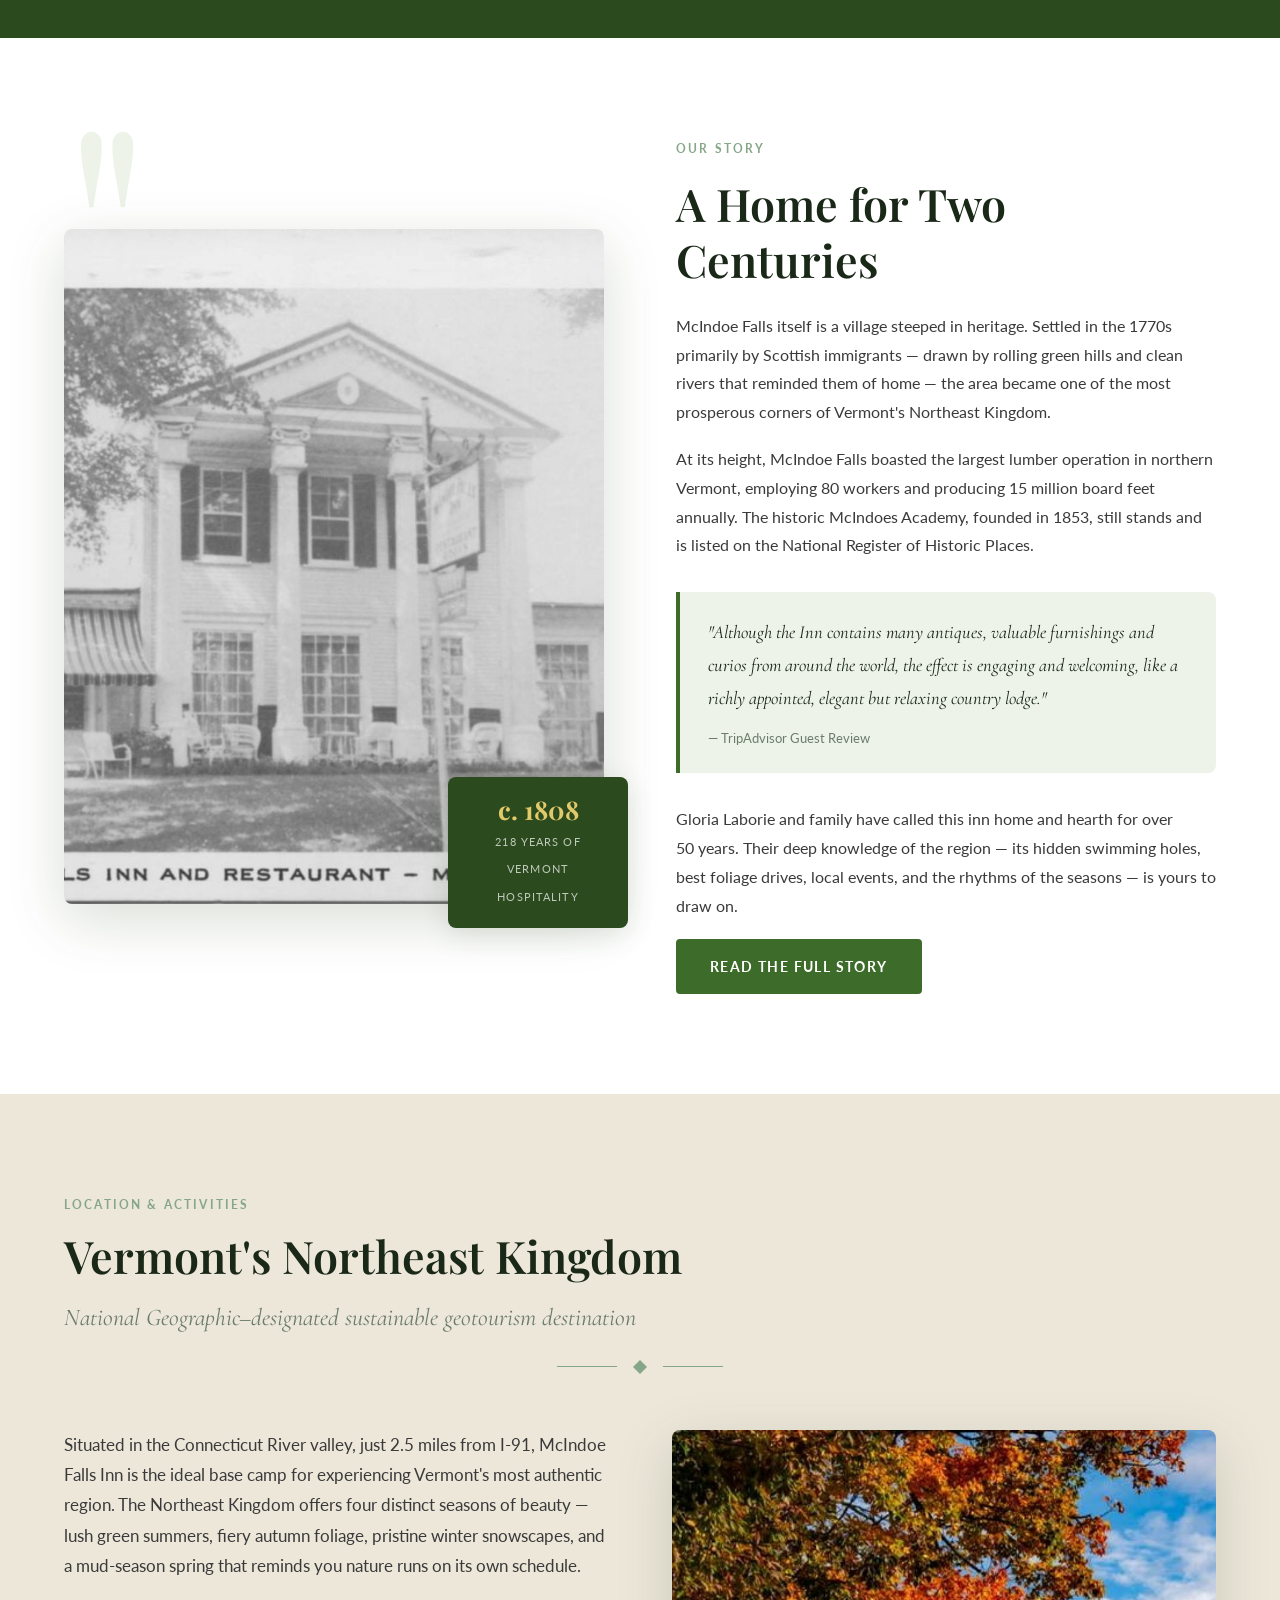
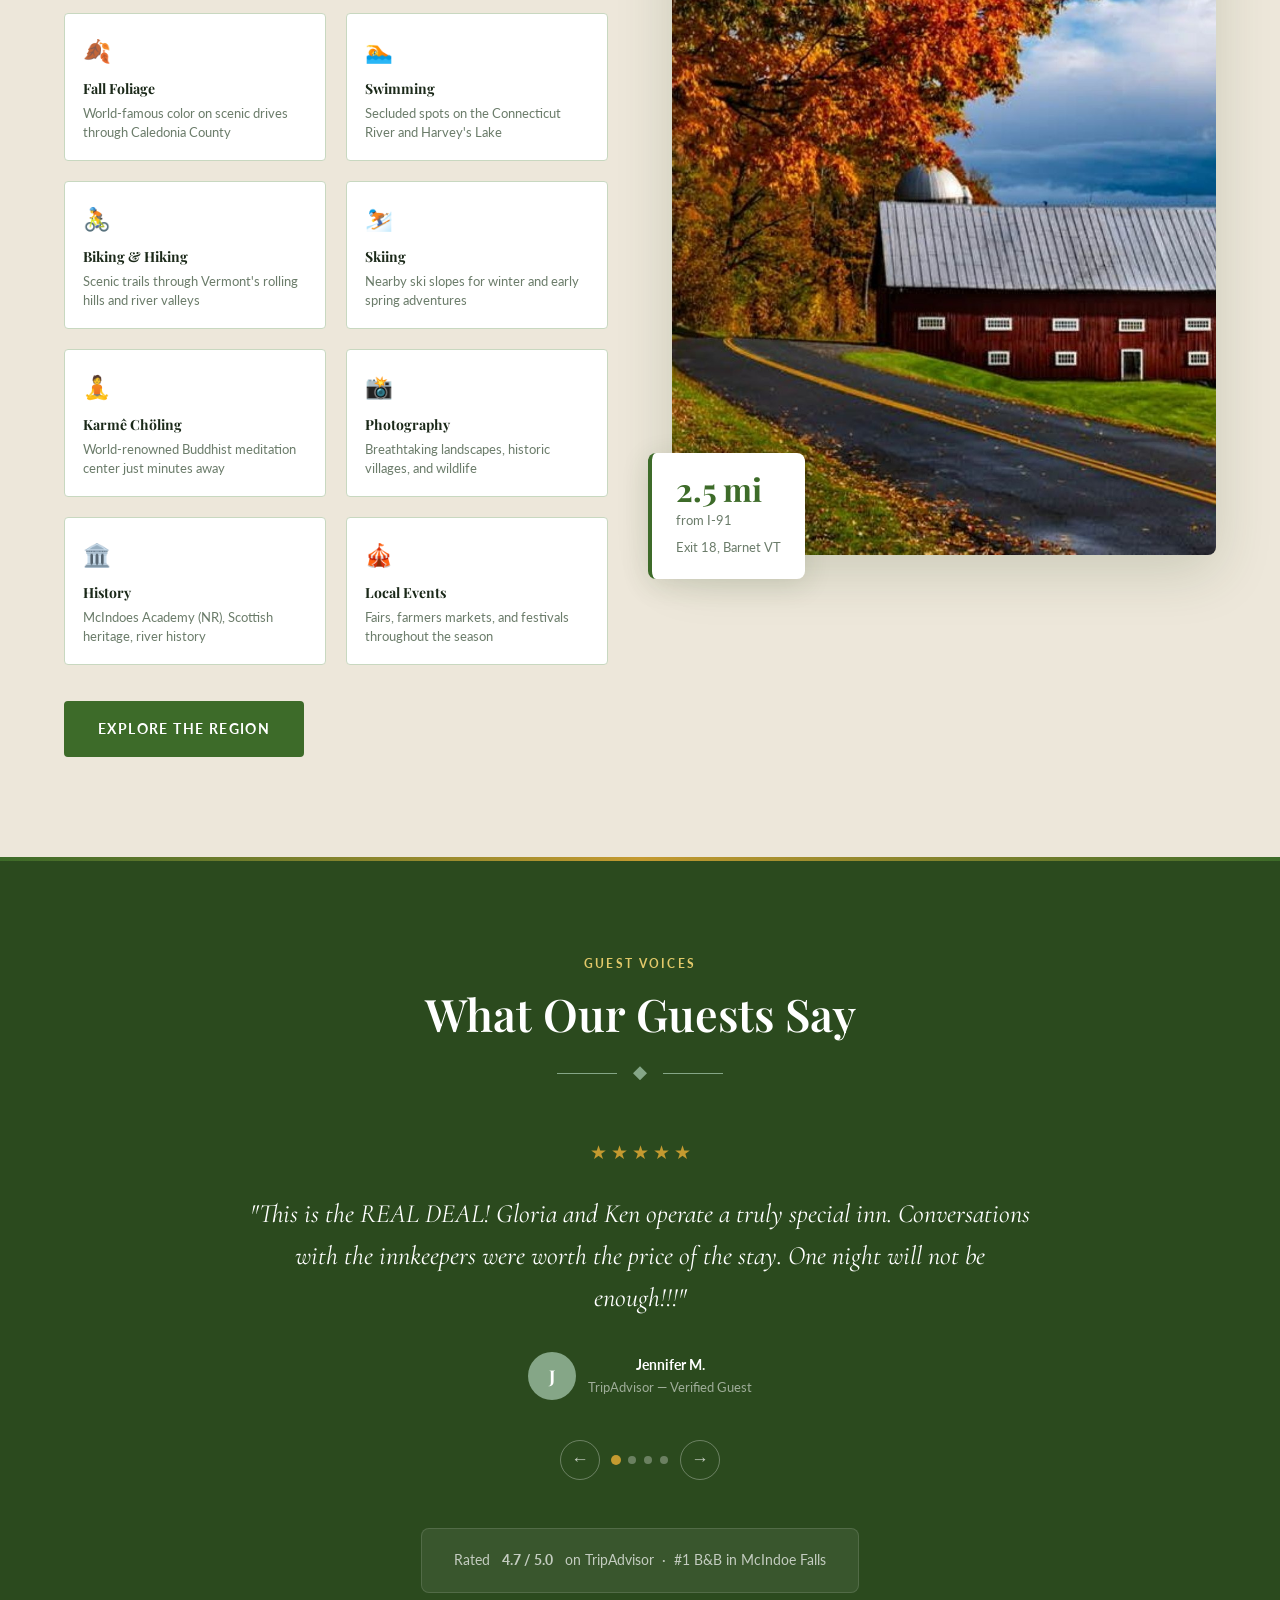
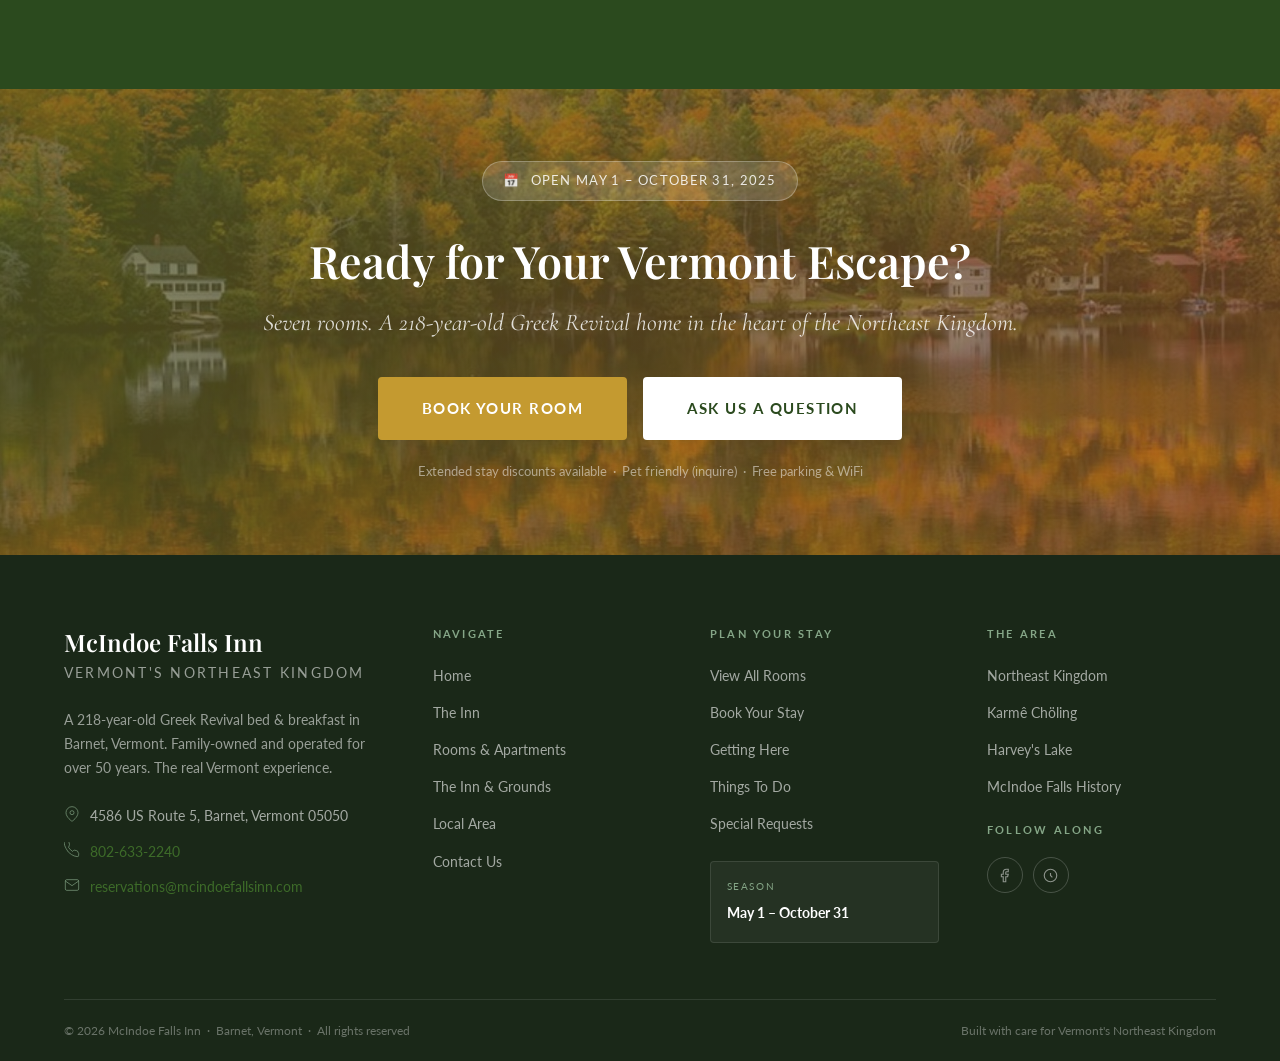
==== commit 8bb9e47d: "Add files via upload fixing mobile version" ====
--- a/index.html
+++ b/index.html
@@ -4,15 +4,15 @@
   <meta charset="UTF-8">
   <meta name="viewport" content="width=device-width, initial-scale=1.0">
   <title>McIndoe Falls Inn | Vermont's Northeast Kingdom Bed &amp; Breakfast</title>
-  <meta name="description" content="A 216-year-old Greek Revival inn nestled in Vermont's Northeast Kingdom. Seven uniquely styled rooms and genuine Vermont hospitality. Open May–November.">
+  <meta name="description" content="A 218-year-old Greek Revival inn nestled in Vermont's Northeast Kingdom. Seven uniquely styled rooms and genuine Vermont hospitality. Open May–November.">
   <meta name="keywords" content="Vermont inn, Northeast Kingdom, bed and breakfast, Barnet Vermont, McIndoe Falls, Vermont B&B, historic inn">
   <meta property="og:title" content="McIndoe Falls Inn | Vermont's Northeast Kingdom">
-  <meta property="og:description" content="A genuine Vermont experience, 216 years in the making. Greek Revival inn with 7 rooms and unmatched Northeast Kingdom hospitality.">
+  <meta property="og:description" content="A genuine Vermont experience, 218 years in the making. Greek Revival inn with 7 rooms and unmatched Northeast Kingdom hospitality.">
   <meta property="og:type" content="website">
   <link rel="preconnect" href="https://fonts.googleapis.com">
   <link rel="preconnect" href="https://fonts.gstatic.com" crossorigin>
   <link href="https://fonts.googleapis.com/css2?family=Playfair+Display:ital,wght@0,400;0,600;0,700;1,400;1,600&family=Lato:wght@300;400;700&family=Cormorant+Garamond:ital,wght@0,400;1,400;1,500&display=swap" rel="stylesheet">
-  <link rel="stylesheet" href="css/styles.css">
+  <link rel="stylesheet" href="css/styles.css?v=2">
 </head>
 <body>
 
@@ -53,7 +53,7 @@
       <div class="hero-content">
         <p class="hero-eyebrow">Est. circa 1808 &nbsp;·&nbsp; McIndoe Falls, Vermont</p>
         <h1>McIndoe Falls Inn</h1>
-        <p class="hero-tagline">A genuine Vermont experience, 216&nbsp;years in the making</p>
+        <p class="hero-tagline">A genuine Vermont experience, 218&nbsp;years in the making</p>
         <div class="hero-actions">
           <a href="accommodations.html" class="btn btn-white btn-lg">Explore Our Rooms</a>
           <!-- Replace with your booking platform URL -->
@@ -121,7 +121,7 @@
             <h2 id="welcome-heading" class="fade-up fade-up-delay-1">Vermont Hospitality in a Home Full of History</h2>
             <p class="fade-up fade-up-delay-2">
               Nestled along the Connecticut River in Vermont's beloved Northeast Kingdom, our
-              216-year-old Greek Revival inn has welcomed travelers since the early 1800s. Today,
+              218-year-old Greek Revival inn has welcomed travelers since the early 1800s. Today,
               Gloria Laborie and family carry on that tradition — offering a warm, unhurried
               retreat that is impossible to replicate.
             </p>
@@ -223,7 +223,7 @@
               <h3>Suite-Style Rooms</h3>
               <p>Our larger inn rooms feature soaking tubs or stunning clawfoot tubs and daybeds —
               newly renovated, individually furnished with antiques, and full of the character
-              only a 216-year-old home can offer.</p>
+              only a 218-year-old home can offer.</p>
               <ul class="room-card-meta">
                 <li class="room-meta-item">
                   <svg viewBox="0 0 24 24"><path d="M3 9l9-7 9 7v11a2 2 0 01-2 2H5a2 2 0 01-2-2z"/><polyline points="9 22 9 12 15 12 15 22"/></svg>
@@ -344,7 +344,7 @@
             <img src="images/inn-historic.jpg" alt="McIndoe Falls Inn historic exterior" class="history-img-main">
             <div class="history-plaque fade-up fade-up-delay-1">
               <strong>c. 1808</strong>
-              <span>216 Years of Vermont Hospitality</span>
+              <span>218 Years of Vermont Hospitality</span>
             </div>
           </div>
 
@@ -585,7 +585,7 @@
           </div>
           <h2 id="book-heading" class="fade-up fade-up-delay-1">Ready for Your Vermont Escape?</h2>
           <p class="tagline fade-up fade-up-delay-2">
-            Seven rooms. A 216-year-old Greek Revival home in the heart of the Northeast Kingdom.
+            Seven rooms. A 218-year-old Greek Revival home in the heart of the Northeast Kingdom.
           </p>
           <div class="cta-buttons fade-up fade-up-delay-2">
             <!-- Replace href with your actual booking platform URL -->
@@ -611,7 +611,7 @@
         <div class="footer-brand">
           <h3>McIndoe Falls Inn</h3>
           <p class="footer-brand-sub">Vermont's Northeast Kingdom</p>
-          <p>A 216-year-old Greek Revival bed &amp; breakfast in Barnet, Vermont. Family-owned
+          <p>A 218-year-old Greek Revival bed &amp; breakfast in Barnet, Vermont. Family-owned
           and operated for over 50 years. The real Vermont experience.</p>
           <div class="footer-contact-item">
             <svg viewBox="0 0 24 24" aria-hidden="true"><path d="M21 10c0 7-9 13-9 13s-9-6-9-13a9 9 0 0118 0z"/><circle cx="12" cy="10" r="3"/></svg>
@@ -646,7 +646,7 @@
           <ul class="footer-links">
             <li><a href="accommodations.html">View All Rooms</a></li>
             <li><a href="https://v2.reservationkey.com/87810/reserve/" target="_blank" rel="noopener">Book Your Stay</a></li>
-            <li><a href="local-area.html">Getting Here</a></li>
+            <li><a href="local-area.html#getting-here">Getting Here</a></li>
             <li><a href="local-area.html#activities">Things To Do</a></li>
             <li><a href="contact.html">Special Requests</a></li>
           </ul>
@@ -663,7 +663,7 @@
             <li><a href="local-area.html#karme">Karmê Chöling</a></li>
             <li><a href="local-area.html#lakes">Harvey's Lake</a></li>
             <li><a href="local-area.html#history">McIndoe Falls History</a></li>
-            <li><a href="local-area.html#skiing">Skiing &amp; Winter</a></li>
+
           </ul>
           <div style="margin-top:24px;">
             <h4>Follow Along</h4>
@@ -681,7 +681,7 @@
       </div><!-- /.footer-grid -->
 
       <div class="footer-bottom">
-        <span>&copy; 2025 McIndoe Falls Inn &nbsp;·&nbsp; Barnet, Vermont &nbsp;·&nbsp; All rights reserved</span>
+        <span>&copy; 2026 McIndoe Falls Inn &nbsp;·&nbsp; Barnet, Vermont &nbsp;·&nbsp; All rights reserved</span>
         <span>Built with care for Vermont's Northeast Kingdom</span>
       </div>
     </div>
--- a/css/styles.css
+++ b/css/styles.css
@@ -1417,8 +1417,14 @@
   .hero-actions { flex-direction: column; align-items: center; }
   .hero-actions .btn { width: 100%; max-width: 300px; }
 
-  /* ─── Welcome & Dining images already hidden from 1024px ─── */
-  .welcome-image-wrap { display: none; }
+  /* ─── Welcome image: show on mobile, full width below text ─── */
+  .welcome-image-wrap { display: block !important; }
+  .welcome-image-main {
+    aspect-ratio: 4/3;
+    width: 100%;
+    border-radius: var(--radius-lg);
+    display: block !important;
+  }
 
   /* ─── Kingdom ─── */
   .kingdom-activities { grid-template-columns: repeat(2, 1fr); }
